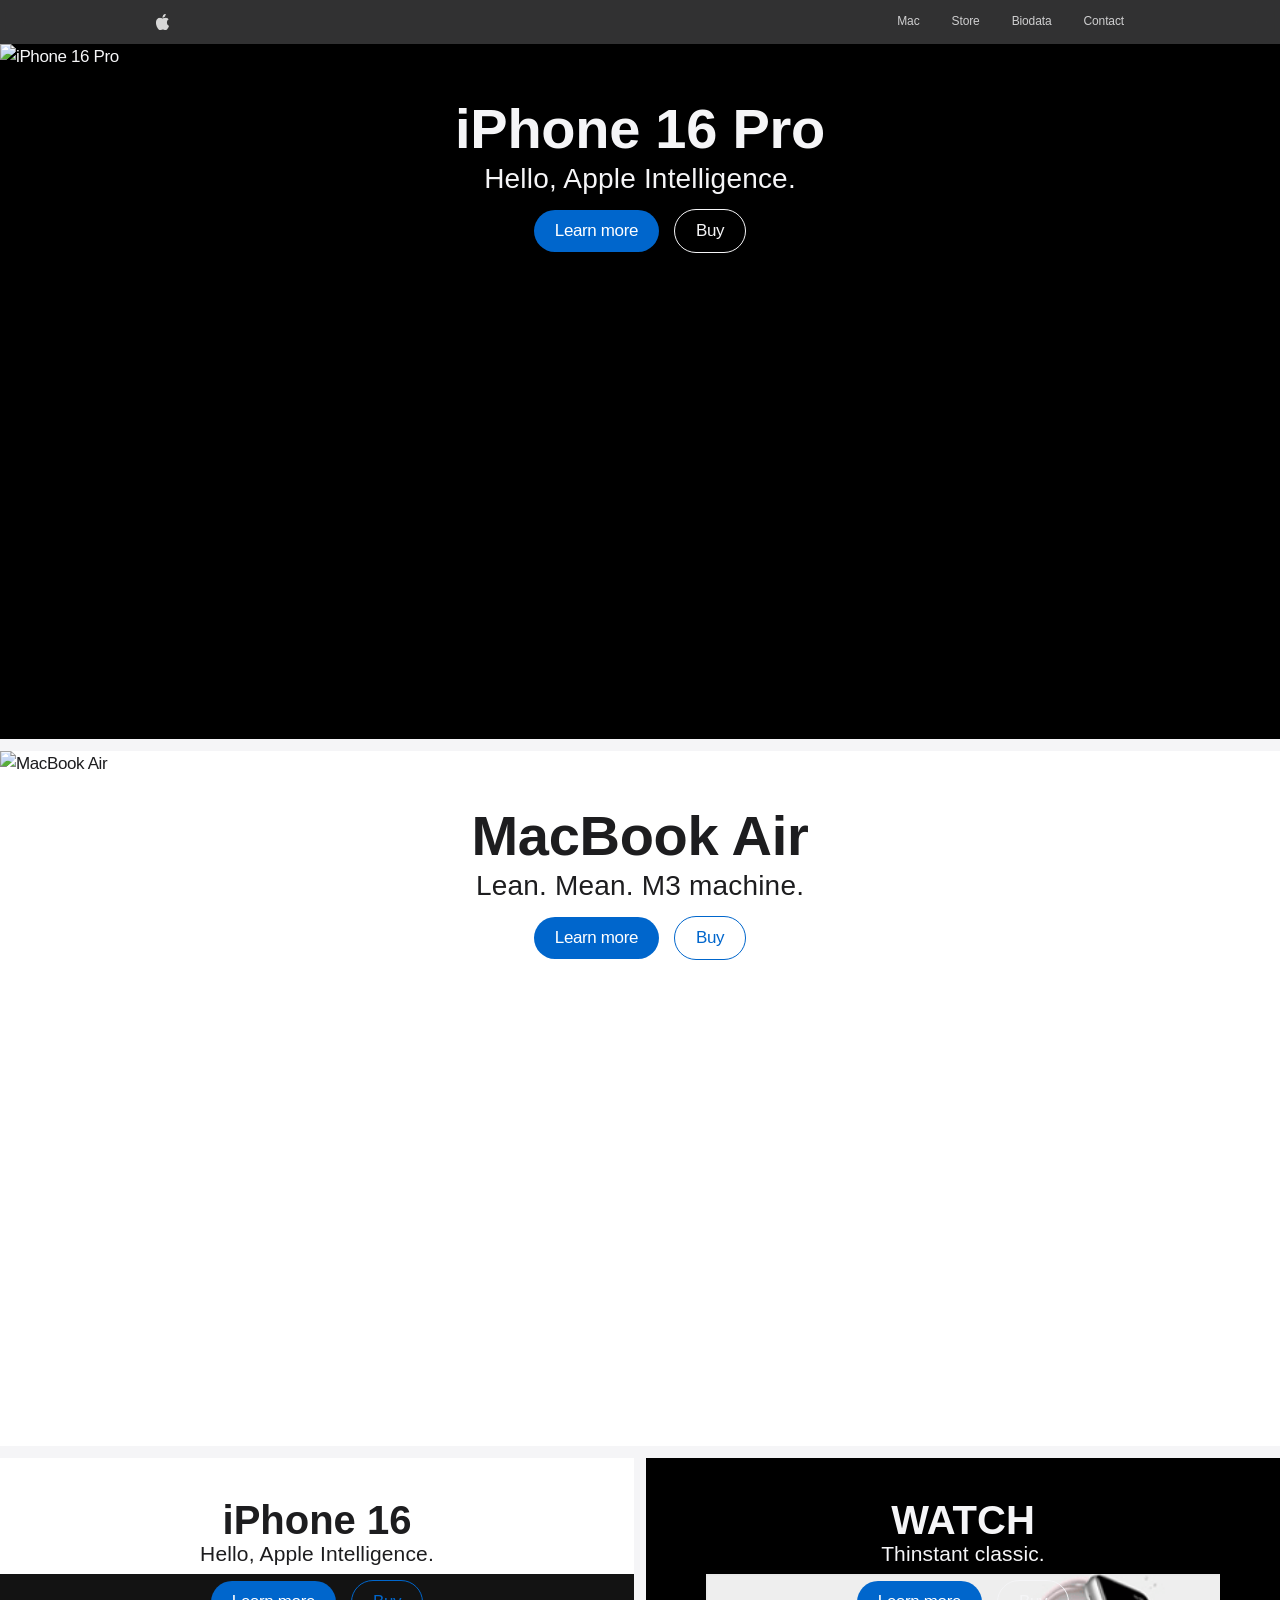
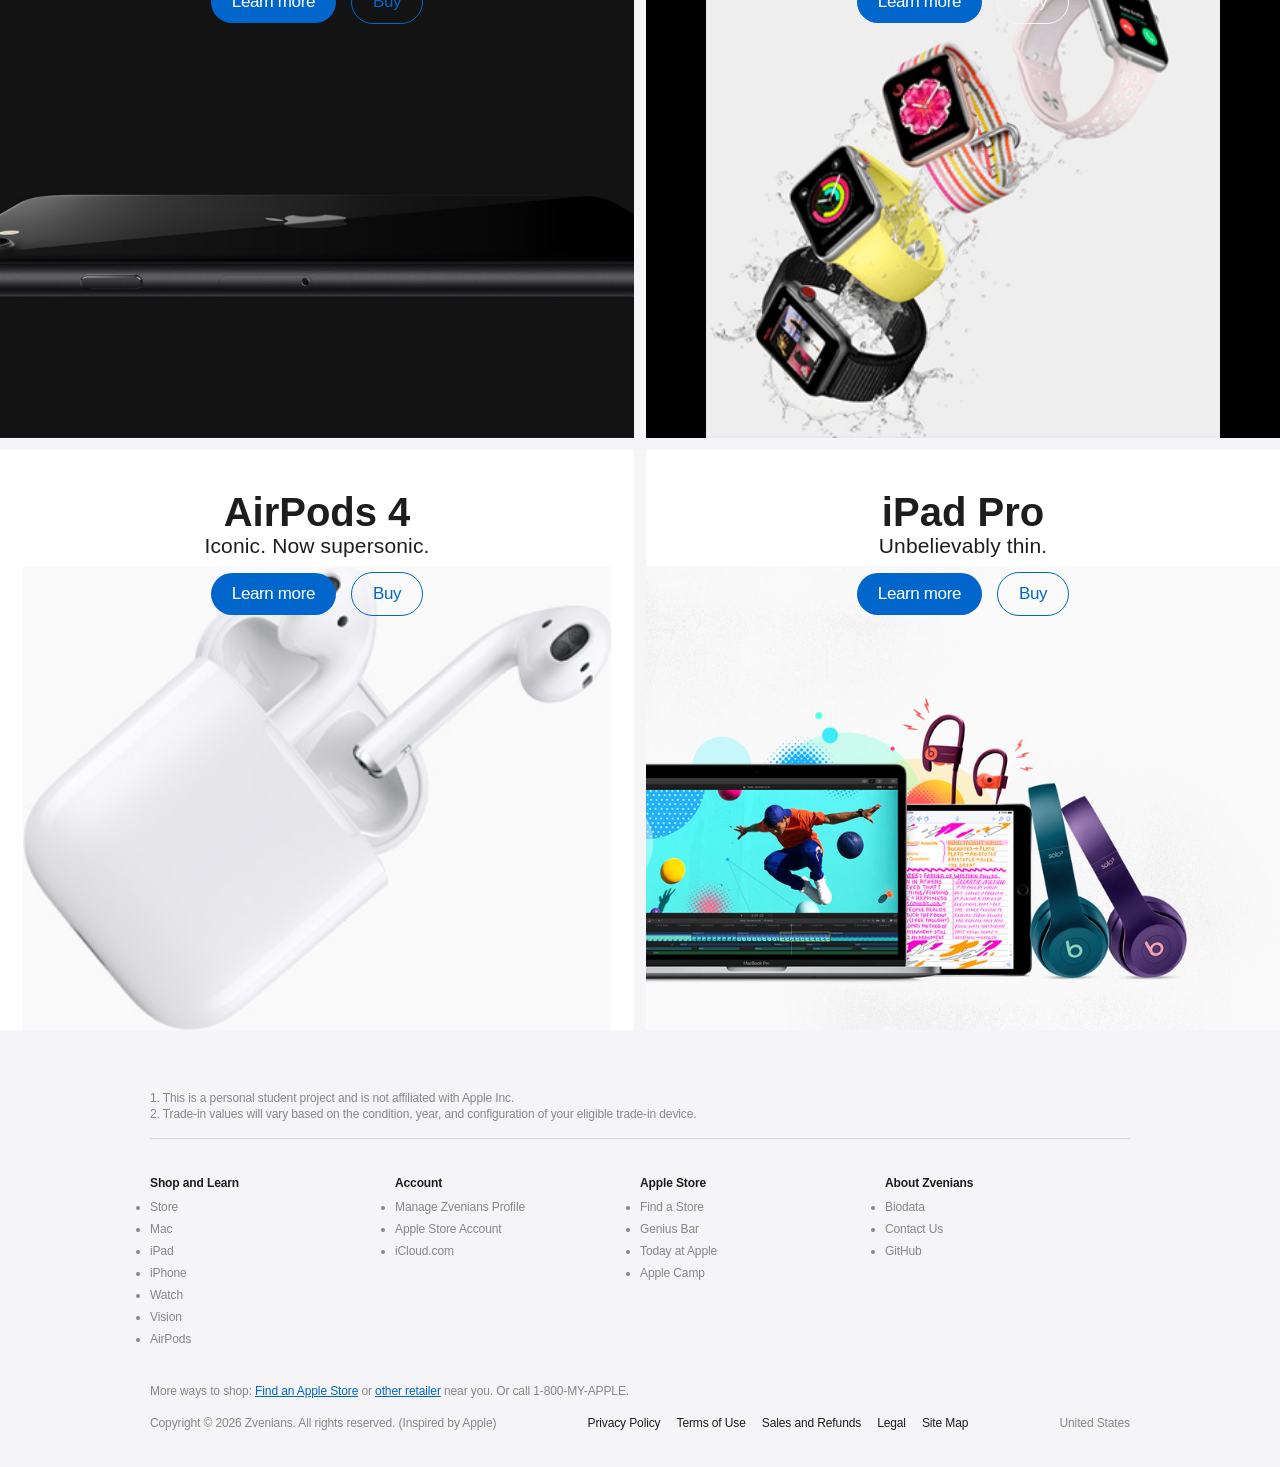
==== index.html @ da31dd4a "Complete redesign using CURRENT Apple.com design system" ====
<!DOCTYPE html>
<html lang="en">
<head>
    <meta charset="utf-8">
    <meta name="viewport" content="width=device-width, initial-scale=1.0">
    <title>Zvenians</title>
    <meta name="description" content="Apple-inspired responsive static web experience and personal profile project.">
    <meta name="theme-color" content="#000000">
    <link rel="stylesheet" href="css/styles.css">
</head>
<body>
    <nav class="navbar">
        <div class="nav-container">
            <a href="index.html" class="nav-brand" aria-label="Home">
                <img src="assets/images/applelogo.png" alt="Apple Logo">
            </a>
            <button class="nav-mobile-toggle" aria-label="Toggle navigation">
                <svg viewBox="0 0 24 24"><path d="M3 18h18v-2H3v2zm0-5h18v-2H3v2zm0-7v2h18V6H3z"/></svg>
            </button>
            <div class="nav-links">
                <a href="mac.html">Mac</a>
                <a href="store.html">Store</a>
                <a href="biodata.html">Biodata</a>
                <a href="contact_us.html">Contact</a>
            </div>
        </div>
    </nav>

    <main style="padding-top: var(--nav-height);">
        
        <!-- HERO 1 -->
        <section class="product-hero dark">
            <img src="assets/images/hero_iphone.jpg" alt="iPhone 16 Pro" class="hero-image">
            <div class="hero-content">
                <h2 class="headline" style="color: #f5f5f7;">iPhone 16 Pro</h2>
                <h3 class="subhead" style="color: #f5f5f7;">Hello, Apple Intelligence.</h3>
                <div class="cta-links">
                    <a href="store.html" class="btn-primary">Learn more</a>
                    <a href="store.html" class="btn-secondary" style="border-color: #f5f5f7; color: #f5f5f7;">Buy</a>
                </div>
            </div>
        </section>

        <!-- HERO 2 -->
        <section class="product-hero">
            <img src="assets/images/hero_macbook.jpg" alt="MacBook Air" class="hero-image">
            <div class="hero-content">
                <h2 class="headline">MacBook Air</h2>
                <h3 class="subhead">Lean. Mean. M3 machine.</h3>
                <div class="cta-links">
                    <a href="mac.html" class="btn-primary">Learn more</a>
                    <a href="mac.html" class="btn-secondary" style="border-color: var(--link-color);">Buy</a>
                </div>
            </div>
        </section>

        <!-- GRID -->
        <section class="product-grid">
            
            <article class="product-card">
                <div class="card-content">
                    <h2 class="card-title">iPhone 16</h2>
                    <h3 class="subhead" style="font-size: 21px;">Hello, Apple Intelligence.</h3>
                    <div class="cta-links">
                        <a href="store.html" class="btn-primary">Learn more</a>
                        <a href="store.html" class="btn-secondary" style="border-color: var(--link-color);">Buy</a>
                    </div>
                </div>
                <img src="assets/images/hero.jpg" alt="iPhone 16" class="card-image" style="object-fit: cover;">
            </article>

            <article class="product-card dark">
                <div class="card-content">
                    <h2 class="card-title">WATCH</h2>
                    <h3 class="subhead" style="font-size: 21px; color: #f5f5f7;">Thinstant classic.</h3>
                    <div class="cta-links">
                        <a href="store.html" class="btn-primary">Learn more</a>
                        <a href="store.html" class="btn-secondary" style="border-color: #f5f5f7; color: #f5f5f7;">Buy</a>
                    </div>
                </div>
                <img src="assets/images/watch_series_3_large.jpg" alt="Apple Watch" class="card-image">
            </article>

            <article class="product-card">
                <div class="card-content">
                    <h2 class="card-title">AirPods 4</h2>
                    <h3 class="subhead" style="font-size: 21px;">Iconic. Now supersonic.</h3>
                    <div class="cta-links">
                        <a href="store.html" class="btn-primary">Learn more</a>
                        <a href="store.html" class="btn-secondary" style="border-color: var(--link-color);">Buy</a>
                    </div>
                </div>
                <img src="assets/images/airpods_large.jpg" alt="AirPods" class="card-image">
            </article>

            <article class="product-card">
                <div class="card-content">
                    <h2 class="card-title">iPad Pro</h2>
                    <h3 class="subhead" style="font-size: 21px;">Unbelievably thin.</h3>
                    <div class="cta-links">
                        <a href="store.html" class="btn-primary">Learn more</a>
                        <a href="store.html" class="btn-secondary" style="border-color: var(--link-color);">Buy</a>
                    </div>
                </div>
                <img src="assets/images/shop_for_college_large.jpg" alt="iPad Pro" class="card-image" style="object-fit: cover;">
            </article>

        </section>

    </main>

    <footer class="footer">
        <div class="footer-content">
            <div style="border-bottom: 1px solid #d2d2d7; padding-bottom: 16px; margin-bottom: 16px;">
                <p>1. This is a personal student project and is not affiliated with Apple Inc.</p>
                <p>2. Trade-in values will vary based on the condition, year, and configuration of your eligible trade-in device.</p>
            </div>
            
            <div class="footer-directory">
                <div class="footer-column">
                    <h3>Shop and Learn</h3>
                    <ul>
                        <li><a href="store.html">Store</a></li>
                        <li><a href="mac.html">Mac</a></li>
                        <li><a href="#">iPad</a></li>
                        <li><a href="#">iPhone</a></li>
                        <li><a href="#">Watch</a></li>
                        <li><a href="#">Vision</a></li>
                        <li><a href="#">AirPods</a></li>
                    </ul>
                </div>
                <div class="footer-column">
                    <h3>Account</h3>
                    <ul>
                        <li><a href="biodata.html">Manage Zvenians Profile</a></li>
                        <li><a href="#">Apple Store Account</a></li>
                        <li><a href="#">iCloud.com</a></li>
                    </ul>
                </div>
                <div class="footer-column">
                    <h3>Apple Store</h3>
                    <ul>
                        <li><a href="#">Find a Store</a></li>
                        <li><a href="#">Genius Bar</a></li>
                        <li><a href="#">Today at Apple</a></li>
                        <li><a href="#">Apple Camp</a></li>
                    </ul>
                </div>
                <div class="footer-column">
                    <h3>About Zvenians</h3>
                    <ul>
                        <li><a href="biodata.html">Biodata</a></li>
                        <li><a href="contact_us.html">Contact Us</a></li>
                        <li><a href="https://github.com/zvenians" target="_blank" rel="noopener">GitHub</a></li>
                    </ul>
                </div>
            </div>
            
            <div style="margin-top: 10px; color: var(--text-secondary);">
                More ways to shop: <a href="#" style="color: var(--link-color); text-decoration: underline;">Find an Apple Store</a> or <a href="#" style="color: var(--link-color); text-decoration: underline;">other retailer</a> near you. Or call 1-800-MY-APPLE.
            </div>
            
            <div class="footer-bottom">
                <div>Copyright © 2026 Zvenians. All rights reserved. (Inspired by Apple)</div>
                <div style="display: flex; gap: 16px;">
                    <a href="#">Privacy Policy</a>
                    <a href="#">Terms of Use</a>
                    <a href="#">Sales and Refunds</a>
                    <a href="#">Legal</a>
                    <a href="#">Site Map</a>
                </div>
                <div>United States</div>
            </div>
        </div>
    </footer>
</body>
</html>
---- css/styles.css ----
:root {
  --bg-color: #f5f5f7;
  --bg-dark: #000000;
  --surface-color: #ffffff;
  --text-primary: #1d1d1f;
  --text-secondary: #86868b;
  --text-dark-primary: #f5f5f7;
  --text-dark-secondary: #a1a1a6;
  --link-color: #0066cc;
  --link-hover: #0077ed;
  
  --font-family: -apple-system, BlinkMacSystemFont, "SF Pro Display", "SF Pro Text", "Helvetica Neue", Helvetica, Arial, sans-serif;
  
  --nav-height: 44px;
  --nav-bg: rgba(0, 0, 0, 0.8);
}

*, *::before, *::after {
  box-sizing: border-box;
  margin: 0;
  padding: 0;
}

html {
  font-family: var(--font-family);
  font-size: 17px;
  line-height: 1.47059;
  letter-spacing: -0.022em;
  font-weight: 400;
  scroll-behavior: smooth;
  -webkit-font-smoothing: antialiased;
  -moz-osx-font-smoothing: grayscale;
}

body {
  background-color: var(--bg-color);
  color: var(--text-primary);
  overflow-x: hidden;
}

a {
  color: var(--text-primary);
  text-decoration: none;
}

img {
  max-width: 100%;
  height: auto;
  display: block;
}

/* Typography Scale (Apple.com 2024 scale) */
.headline {
  font-size: 56px;
  line-height: 1.07143;
  font-weight: 600;
  letter-spacing: -0.005em;
  margin-bottom: 4px;
}

.subhead {
  font-size: 28px;
  line-height: 1.14286;
  font-weight: 400;
  letter-spacing: 0.007em;
  margin-bottom: 14px;
}

@media (max-width: 768px) {
  .headline {
    font-size: 40px;
  }
  .subhead {
    font-size: 24px;
  }
}

.cta-links {
  display: flex;
  justify-content: center;
  align-items: center;
  gap: 15px;
  margin-top: 14px;
}

.btn-primary, .btn-secondary {
  display: inline-block;
  font-size: 17px;
  line-height: 1.17648;
  font-weight: 400;
  letter-spacing: -0.022em;
  color: var(--surface-color);
  background-color: var(--link-color);
  padding: 11px 21px;
  border-radius: 980px;
  text-align: center;
  transition: all 0.2s;
}

.btn-secondary {
  background-color: transparent;
  color: var(--link-color);
  border: 1px solid var(--link-color);
}

.btn-primary:hover { background-color: var(--link-hover); }
.btn-secondary:hover { background-color: var(--link-color); color: var(--surface-color); }

.apple-link {
  color: var(--link-color);
  font-size: 21px;
  line-height: 1.19048;
  font-weight: 400;
  letter-spacing: 0.011em;
  display: inline-flex;
  align-items: center;
}
.apple-link:hover { text-decoration: underline; }
.apple-link::after {
  content: '›';
  font-size: 24px;
  margin-left: 5px;
  position: relative;
  top: 1px;
}

/* Navigation */
.navbar {
  position: fixed;
  top: 0;
  left: 0;
  width: 100%;
  height: var(--nav-height);
  background-color: var(--nav-bg);
  backdrop-filter: saturate(180%) blur(20px);
  -webkit-backdrop-filter: saturate(180%) blur(20px);
  z-index: 9999;
}

.nav-container {
  max-width: 1000px;
  margin: 0 auto;
  padding: 0 16px;
  height: 100%;
  display: flex;
  justify-content: space-between;
  align-items: center;
}

.nav-brand {
  display: flex;
  align-items: center;
  height: 100%;
  opacity: 0.8;
  transition: opacity 0.3s;
}
.nav-brand:hover { opacity: 1; }
.nav-brand img {
  height: 16px;
  filter: brightness(0) invert(1);
}

.nav-links {
  display: flex;
  gap: 32px;
  align-items: center;
  height: 100%;
}
.nav-links a {
  color: var(--text-dark-primary);
  font-size: 12px;
  font-weight: 400;
  letter-spacing: -0.01em;
  opacity: 0.8;
  transition: opacity 0.3s;
}
.nav-links a:hover { opacity: 1; }

.nav-mobile-toggle {
  display: none;
  background: none;
  border: none;
  color: var(--text-dark-primary);
  padding: 8px;
  cursor: pointer;
}
.nav-mobile-toggle svg { width: 16px; height: 16px; fill: currentColor; }

/* Product Sections (Hero) */
.product-hero {
  position: relative;
  height: 695px;
  width: 100%;
  display: flex;
  flex-direction: column;
  align-items: center;
  background-color: var(--surface-color);
  overflow: hidden;
  margin-bottom: 12px;
}

.product-hero.dark {
  background-color: var(--bg-dark);
  color: var(--text-dark-primary);
}

.hero-content {
  position: relative;
  z-index: 2;
  text-align: center;
  padding-top: 55px;
  width: 100%;
}

.hero-image {
  position: absolute;
  top: 0;
  left: 0;
  width: 100%;
  height: 100%;
  object-fit: cover;
  object-position: center;
  z-index: 1;
}

@media (max-width: 768px) {
  .product-hero { height: 500px; }
  .hero-content { padding-top: 40px; }
}

/* Product Grid */
.product-grid {
  display: grid;
  grid-template-columns: 1fr 1fr;
  gap: 12px;
  max-width: 2560px;
  margin: 0 auto;
}

.product-card {
  position: relative;
  height: 580px;
  background-color: var(--surface-color);
  display: flex;
  flex-direction: column;
  align-items: center;
  overflow: hidden;
}

.product-card.dark {
  background-color: var(--bg-dark);
  color: var(--text-dark-primary);
}

.card-content {
  position: relative;
  z-index: 2;
  padding-top: 40px;
  text-align: center;
}

.card-title {
  font-size: 40px;
  line-height: 1.1;
  font-weight: 600;
  letter-spacing: 0em;
}

.card-image {
  position: absolute;
  bottom: 0;
  left: 0;
  width: 100%;
  height: 80%;
  object-fit: contain;
  object-position: bottom center;
  z-index: 1;
}

@media (max-width: 768px) {
  .product-grid { grid-template-columns: 1fr; gap: 12px; }
  .product-card { height: 500px; }
  .card-title { font-size: 32px; }
}

/* Footer */
.footer {
  background-color: var(--bg-color);
  color: var(--text-secondary);
  font-size: 12px;
  line-height: 1.33337;
  font-weight: 400;
  letter-spacing: -0.01em;
  padding: 0 16px;
  margin-top: 40px;
}

.footer-content {
  max-width: 980px;
  margin: 0 auto;
  padding: 20px 0;
}

.footer-directory {
  display: flex;
  flex-wrap: wrap;
  padding-top: 20px;
}

.footer-column {
  flex: 1 1 20%;
  min-width: 150px;
  margin-bottom: 20px;
}

.footer-column h3 {
  font-size: 12px;
  font-weight: 600;
  color: var(--text-primary);
  margin-bottom: 8px;
}

.footer-column ul li { margin-bottom: 6px; }
.footer-column a { color: var(--text-secondary); }
.footer-column a:hover { text-decoration: underline; color: var(--text-primary); }

.footer-bottom {
  border-top: 1px solid var(--border-light);
  padding: 16px 0;
  display: flex;
  justify-content: space-between;
  align-items: center;
  flex-wrap: wrap;
  gap: 10px;
}

/* Profile page specific (Biodata) */
.profile-section {
  padding: 120px 20px 80px;
  max-width: 980px;
  margin: 0 auto;
  text-align: center;
}

.profile-img {
  width: 250px;
  height: 250px;
  border-radius: 50%;
  object-fit: cover;
  margin: 0 auto 40px;
}
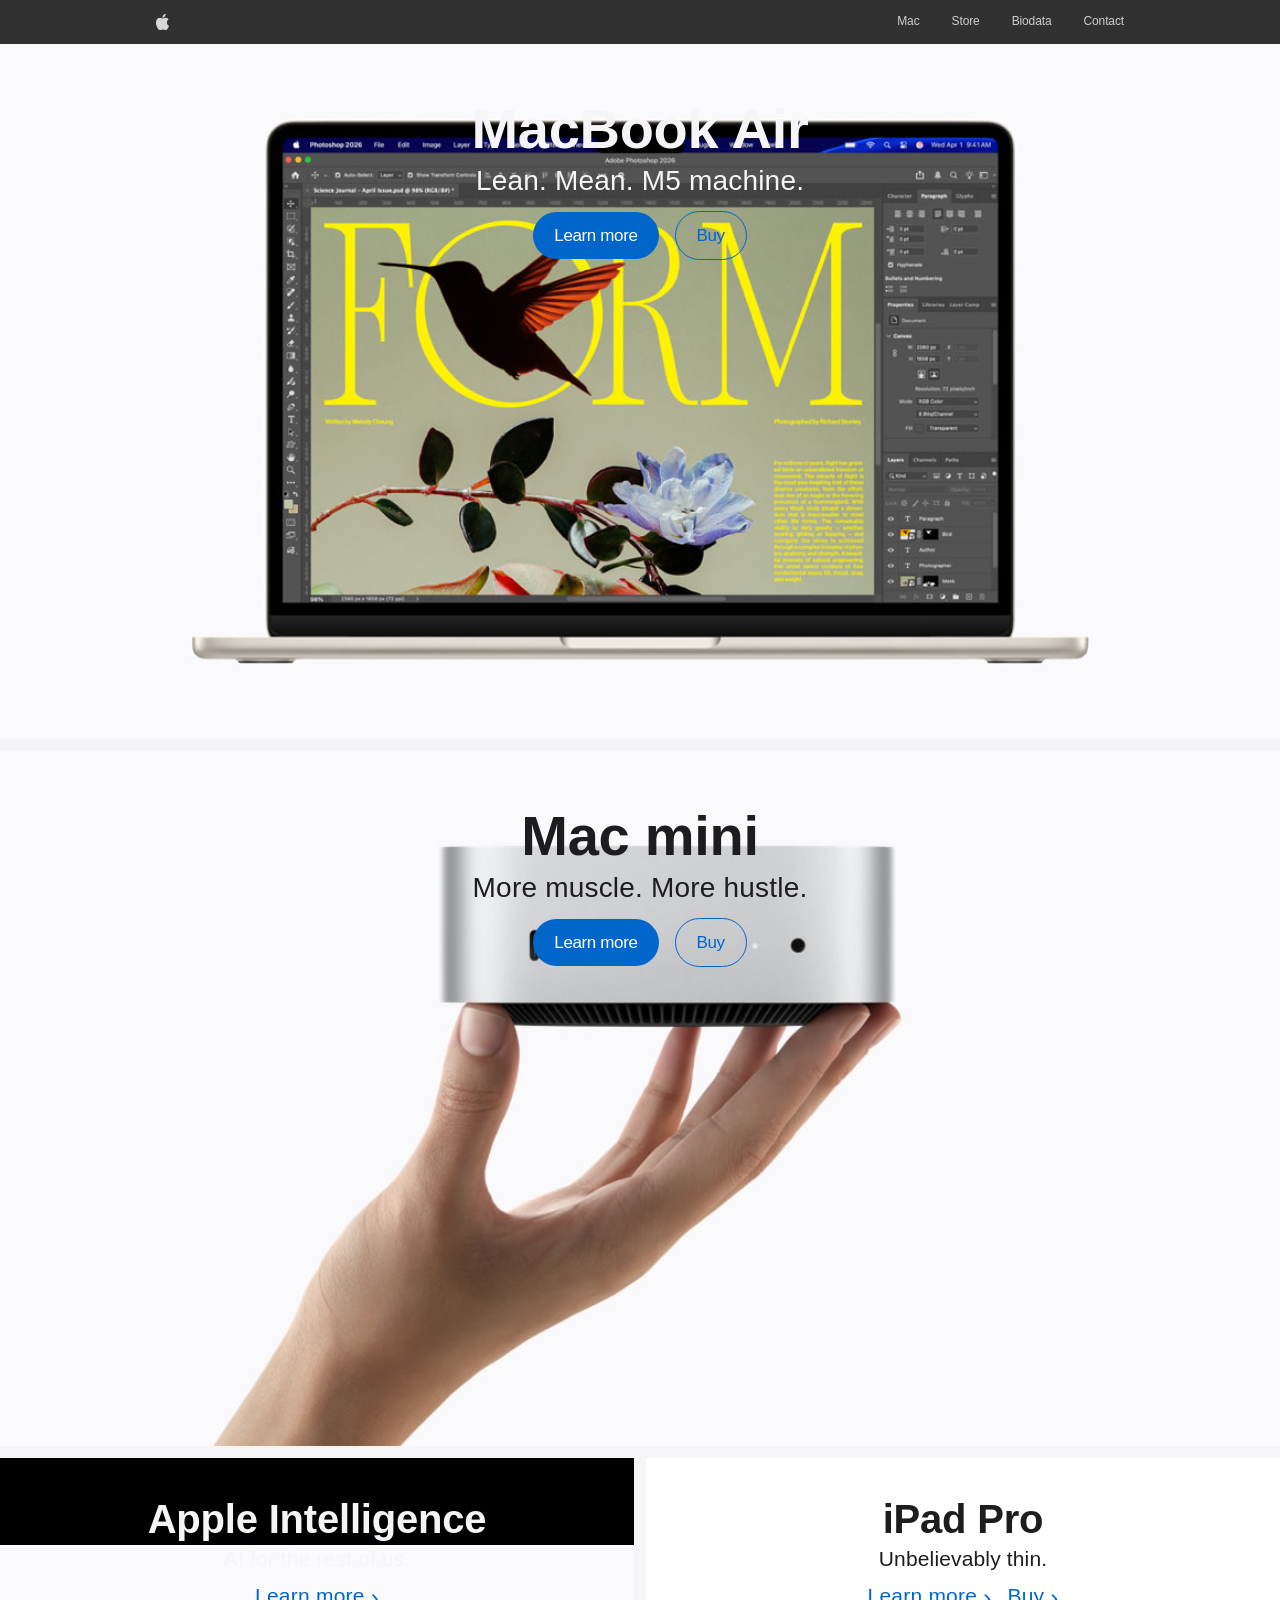
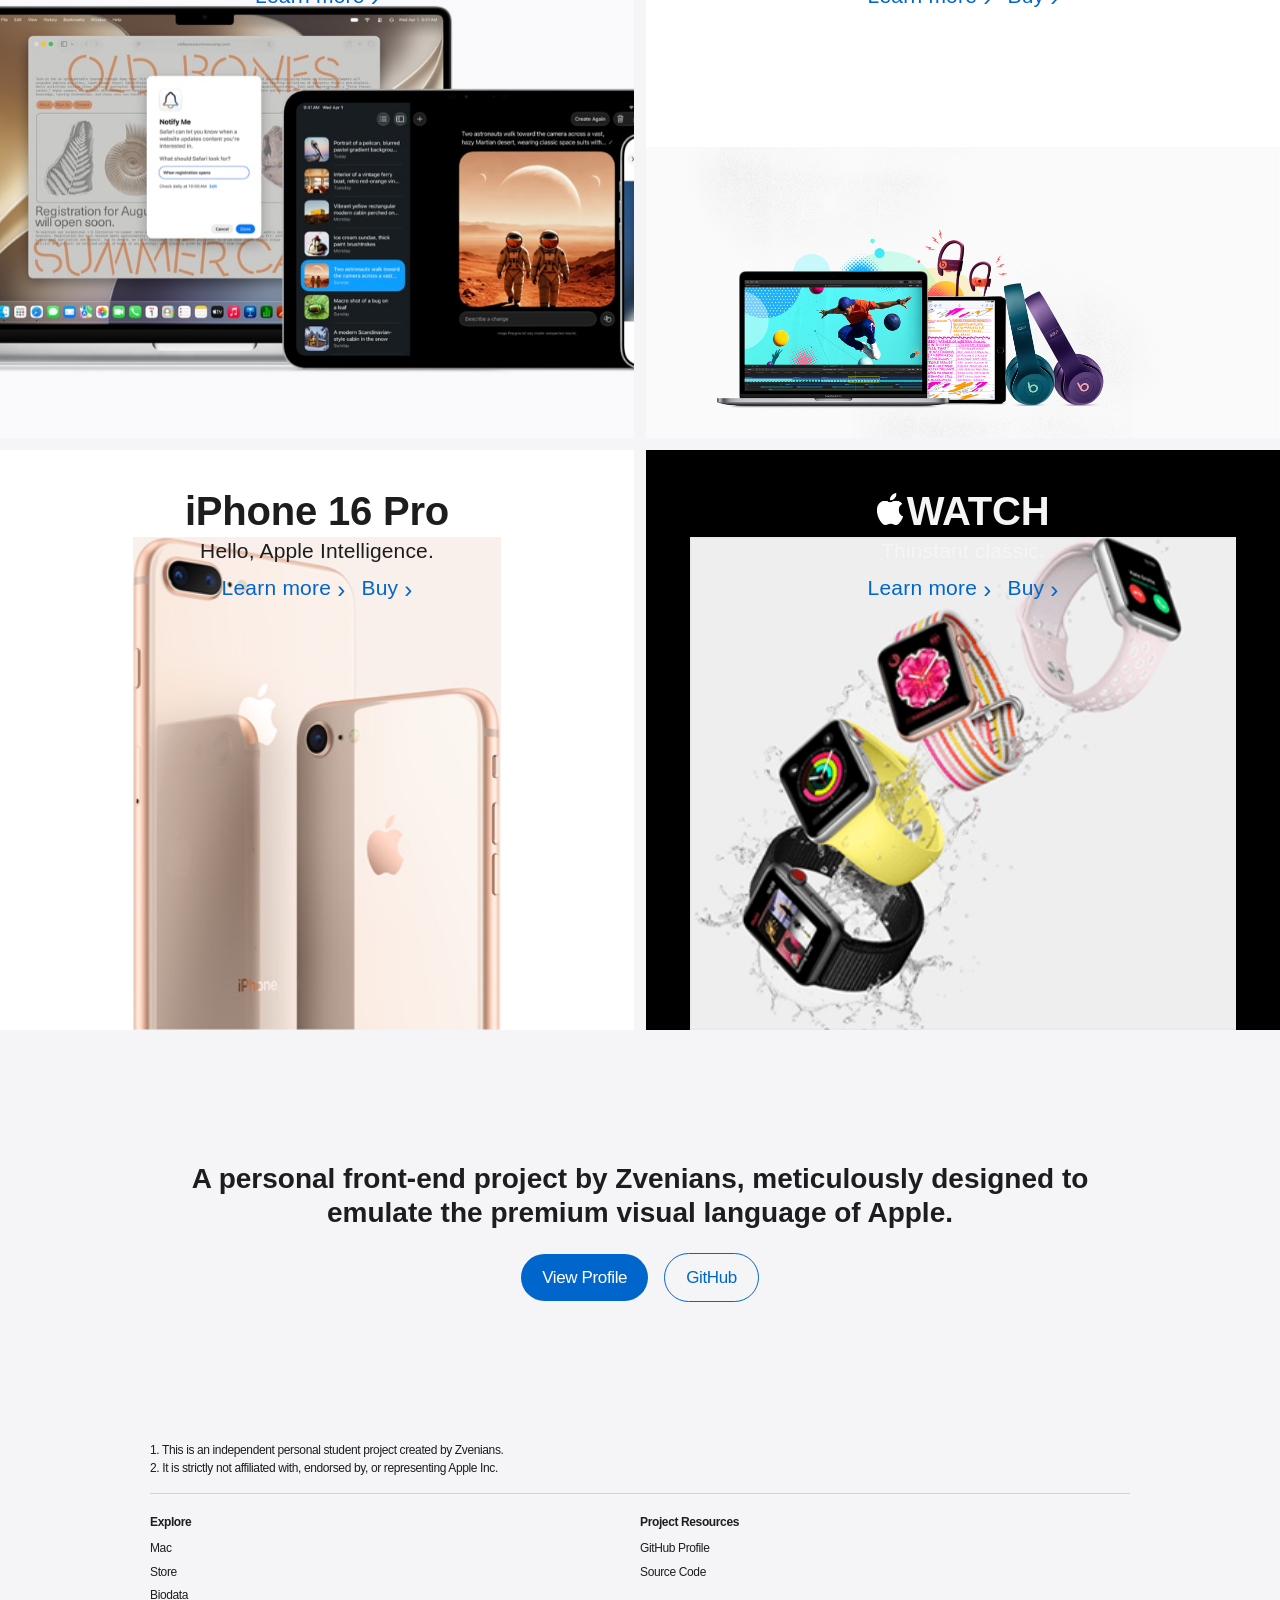
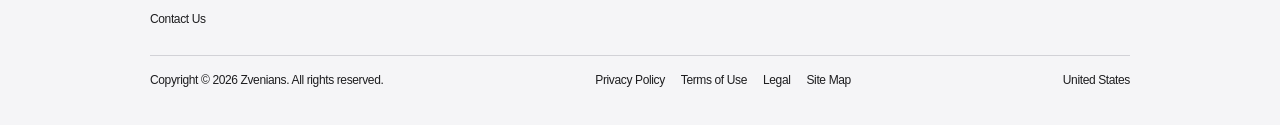
==== commit ca128f58: "Major visual correction: Real Apple.com redesign, exact newsroom assets, strict clean CSS, pristine " ====
--- a/index.html
+++ b/index.html
@@ -4,20 +4,20 @@
     <meta charset="utf-8">
     <meta name="viewport" content="width=device-width, initial-scale=1.0">
     <title>Zvenians</title>
-    <meta name="description" content="Apple-inspired responsive static web experience and personal profile project.">
+    <meta name="description" content="Apple-inspired responsive static web experience and personal profile project by Zvenians.">
     <meta name="theme-color" content="#000000">
     <link rel="stylesheet" href="css/styles.css">
 </head>
 <body>
-    <nav class="navbar">
-        <div class="nav-container">
-            <a href="index.html" class="nav-brand" aria-label="Home">
+    <nav class="global-nav">
+        <div class="global-nav-content">
+            <a href="index.html" class="global-nav-brand" aria-label="Home">
                 <img src="assets/images/applelogo.png" alt="Apple Logo">
             </a>
-            <button class="nav-mobile-toggle" aria-label="Toggle navigation">
+            <button class="mobile-nav-toggle" aria-label="Toggle navigation">
                 <svg viewBox="0 0 24 24"><path d="M3 18h18v-2H3v2zm0-5h18v-2H3v2zm0-7v2h18V6H3z"/></svg>
             </button>
-            <div class="nav-links">
+            <div class="global-nav-links">
                 <a href="mac.html">Mac</a>
                 <a href="store.html">Store</a>
                 <a href="biodata.html">Biodata</a>
@@ -29,27 +29,27 @@
     <main style="padding-top: var(--nav-height);">
         
         <!-- HERO 1 -->
-        <section class="product-hero dark">
-            <img src="assets/images/hero_iphone.jpg" alt="iPhone 16 Pro" class="hero-image">
-            <div class="hero-content">
-                <h2 class="headline" style="color: #f5f5f7;">iPhone 16 Pro</h2>
-                <h3 class="subhead" style="color: #f5f5f7;">Hello, Apple Intelligence.</h3>
-                <div class="cta-links">
-                    <a href="store.html" class="btn-primary">Learn more</a>
-                    <a href="store.html" class="btn-secondary" style="border-color: #f5f5f7; color: #f5f5f7;">Buy</a>
+        <section class="hero-section theme-dark">
+            <img src="assets/images/macbook-air-m5.jpg" alt="MacBook Air M5" class="hero-media">
+            <div class="hero-copy">
+                <h2 class="typography-hero-headline">MacBook Air</h2>
+                <h3 class="typography-hero-subhead">Lean. Mean. M5 machine.</h3>
+                <div class="cta-group">
+                    <a href="mac.html" class="cta-button">Learn more</a>
+                    <a href="store.html" class="cta-button cta-button-secondary">Buy</a>
                 </div>
             </div>
         </section>
 
         <!-- HERO 2 -->
-        <section class="product-hero">
-            <img src="assets/images/hero_macbook.jpg" alt="MacBook Air" class="hero-image">
-            <div class="hero-content">
-                <h2 class="headline">MacBook Air</h2>
-                <h3 class="subhead">Lean. Mean. M3 machine.</h3>
-                <div class="cta-links">
-                    <a href="mac.html" class="btn-primary">Learn more</a>
-                    <a href="mac.html" class="btn-secondary" style="border-color: var(--link-color);">Buy</a>
+        <section class="hero-section theme-white">
+            <img src="assets/images/mac-mini-m6.jpg" alt="Mac mini M6" class="hero-media" style="object-position: bottom center; background: #fff;">
+            <div class="hero-copy">
+                <h2 class="typography-hero-headline" style="color: #1d1d1f;">Mac mini</h2>
+                <h3 class="typography-hero-subhead" style="color: #1d1d1f;">More muscle. More hustle.</h3>
+                <div class="cta-group">
+                    <a href="mac.html" class="cta-button">Learn more</a>
+                    <a href="store.html" class="cta-button cta-button-secondary">Buy</a>
                 </div>
             </div>
         </section>
@@ -57,115 +57,97 @@
         <!-- GRID -->
         <section class="product-grid">
             
-            <article class="product-card">
-                <div class="card-content">
-                    <h2 class="card-title">iPhone 16</h2>
-                    <h3 class="subhead" style="font-size: 21px;">Hello, Apple Intelligence.</h3>
-                    <div class="cta-links">
-                        <a href="store.html" class="btn-primary">Learn more</a>
-                        <a href="store.html" class="btn-secondary" style="border-color: var(--link-color);">Buy</a>
+            <article class="grid-module theme-dark">
+                <div class="grid-copy">
+                    <h2 class="typography-hero-headline" style="font-size: 40px;">Apple Intelligence</h2>
+                    <h3 class="typography-hero-subhead" style="font-size: 21px;">AI for the rest of us.</h3>
+                    <div class="cta-group" style="margin-top: 8px;">
+                        <a href="mac.html" class="apple-link">Learn more</a>
                     </div>
                 </div>
-                <img src="assets/images/hero.jpg" alt="iPhone 16" class="card-image" style="object-fit: cover;">
+                <img src="assets/images/apple-intelligence.jpg" alt="Apple Intelligence" class="grid-media" style="object-fit: cover;">
             </article>
 
-            <article class="product-card dark">
-                <div class="card-content">
-                    <h2 class="card-title">WATCH</h2>
-                    <h3 class="subhead" style="font-size: 21px; color: #f5f5f7;">Thinstant classic.</h3>
-                    <div class="cta-links">
-                        <a href="store.html" class="btn-primary">Learn more</a>
-                        <a href="store.html" class="btn-secondary" style="border-color: #f5f5f7; color: #f5f5f7;">Buy</a>
+            <article class="grid-module theme-white">
+                <div class="grid-copy">
+                    <h2 class="typography-hero-headline" style="font-size: 40px; color: #1d1d1f;">iPad Pro</h2>
+                    <h3 class="typography-hero-subhead" style="font-size: 21px; color: #1d1d1f;">Unbelievably thin.</h3>
+                    <div class="cta-group" style="margin-top: 8px;">
+                        <a href="store.html" class="apple-link">Learn more</a>
+                        <a href="store.html" class="apple-link">Buy</a>
                     </div>
                 </div>
-                <img src="assets/images/watch_series_3_large.jpg" alt="Apple Watch" class="card-image">
+                <img src="assets/images/ipad-pro.jpg" alt="iPad Pro" class="grid-media">
             </article>
 
-            <article class="product-card">
-                <div class="card-content">
-                    <h2 class="card-title">AirPods 4</h2>
-                    <h3 class="subhead" style="font-size: 21px;">Iconic. Now supersonic.</h3>
-                    <div class="cta-links">
-                        <a href="store.html" class="btn-primary">Learn more</a>
-                        <a href="store.html" class="btn-secondary" style="border-color: var(--link-color);">Buy</a>
+            <article class="grid-module theme-white">
+                <div class="grid-copy">
+                    <h2 class="typography-hero-headline" style="font-size: 40px; color: #1d1d1f;">iPhone 16 Pro</h2>
+                    <h3 class="typography-hero-subhead" style="font-size: 21px; color: #1d1d1f;">Hello, Apple Intelligence.</h3>
+                    <div class="cta-group" style="margin-top: 8px;">
+                        <a href="store.html" class="apple-link">Learn more</a>
+                        <a href="store.html" class="apple-link">Buy</a>
                     </div>
                 </div>
-                <img src="assets/images/airpods_large.jpg" alt="AirPods" class="card-image">
+                <img src="assets/images/iphone-16-pro.jpg" alt="iPhone" class="grid-media">
             </article>
 
-            <article class="product-card">
-                <div class="card-content">
-                    <h2 class="card-title">iPad Pro</h2>
-                    <h3 class="subhead" style="font-size: 21px;">Unbelievably thin.</h3>
-                    <div class="cta-links">
-                        <a href="store.html" class="btn-primary">Learn more</a>
-                        <a href="store.html" class="btn-secondary" style="border-color: var(--link-color);">Buy</a>
+            <article class="grid-module theme-dark">
+                <div class="grid-copy">
+                    <h2 class="typography-hero-headline" style="font-size: 40px;"><img src="assets/images/applelogo.png" style="display:inline-block; height:32px; filter:brightness(0) invert(1); margin-right:4px;" alt="Apple">WATCH</h2>
+                    <h3 class="typography-hero-subhead" style="font-size: 21px;">Thinstant classic.</h3>
+                    <div class="cta-group" style="margin-top: 8px;">
+                        <a href="store.html" class="apple-link">Learn more</a>
+                        <a href="store.html" class="apple-link">Buy</a>
                     </div>
                 </div>
-                <img src="assets/images/shop_for_college_large.jpg" alt="iPad Pro" class="card-image" style="object-fit: cover;">
+                <img src="assets/images/apple-watch.jpg" alt="Apple Watch" class="grid-media">
             </article>
 
+        </section>
+        
+        <!-- FEATURE STORY -->
+        <section class="feature-section theme-light">
+            <h2 class="typography-intro">A personal front-end project by Zvenians, meticulously designed to emulate the premium visual language of Apple.</h2>
+            <div class="cta-group" style="margin-top: 24px;">
+                <a href="biodata.html" class="cta-button">View Profile</a>
+                <a href="https://github.com/zvenians" target="_blank" rel="noopener" class="cta-button cta-button-secondary">GitHub</a>
+            </div>
         </section>
 
     </main>
 
-    <footer class="footer">
-        <div class="footer-content">
-            <div style="border-bottom: 1px solid #d2d2d7; padding-bottom: 16px; margin-bottom: 16px;">
-                <p>1. This is a personal student project and is not affiliated with Apple Inc.</p>
-                <p>2. Trade-in values will vary based on the condition, year, and configuration of your eligible trade-in device.</p>
+    <footer class="global-footer">
+        <div class="global-footer-content">
+            <div style="padding-bottom: 16px;">
+                <p>1. This is an independent personal student project created by Zvenians.</p>
+                <p>2. It is strictly not affiliated with, endorsed by, or representing Apple Inc.</p>
             </div>
             
             <div class="footer-directory">
                 <div class="footer-column">
-                    <h3>Shop and Learn</h3>
+                    <h3>Explore</h3>
                     <ul>
+                        <li><a href="mac.html">Mac</a></li>
                         <li><a href="store.html">Store</a></li>
-                        <li><a href="mac.html">Mac</a></li>
-                        <li><a href="#">iPad</a></li>
-                        <li><a href="#">iPhone</a></li>
-                        <li><a href="#">Watch</a></li>
-                        <li><a href="#">Vision</a></li>
-                        <li><a href="#">AirPods</a></li>
+                        <li><a href="biodata.html">Biodata</a></li>
+                        <li><a href="contact_us.html">Contact Us</a></li>
                     </ul>
                 </div>
                 <div class="footer-column">
-                    <h3>Account</h3>
+                    <h3>Project Resources</h3>
                     <ul>
-                        <li><a href="biodata.html">Manage Zvenians Profile</a></li>
-                        <li><a href="#">Apple Store Account</a></li>
-                        <li><a href="#">iCloud.com</a></li>
-                    </ul>
-                </div>
-                <div class="footer-column">
-                    <h3>Apple Store</h3>
-                    <ul>
-                        <li><a href="#">Find a Store</a></li>
-                        <li><a href="#">Genius Bar</a></li>
-                        <li><a href="#">Today at Apple</a></li>
-                        <li><a href="#">Apple Camp</a></li>
-                    </ul>
-                </div>
-                <div class="footer-column">
-                    <h3>About Zvenians</h3>
-                    <ul>
-                        <li><a href="biodata.html">Biodata</a></li>
-                        <li><a href="contact_us.html">Contact Us</a></li>
-                        <li><a href="https://github.com/zvenians" target="_blank" rel="noopener">GitHub</a></li>
+                        <li><a href="https://github.com/zvenians" target="_blank" rel="noopener">GitHub Profile</a></li>
+                        <li><a href="https://github.com/zvenians/zvenians.github.io" target="_blank" rel="noopener">Source Code</a></li>
                     </ul>
                 </div>
             </div>
             
-            <div style="margin-top: 10px; color: var(--text-secondary);">
-                More ways to shop: <a href="#" style="color: var(--link-color); text-decoration: underline;">Find an Apple Store</a> or <a href="#" style="color: var(--link-color); text-decoration: underline;">other retailer</a> near you. Or call 1-800-MY-APPLE.
-            </div>
-            
             <div class="footer-bottom">
-                <div>Copyright © 2026 Zvenians. All rights reserved. (Inspired by Apple)</div>
-                <div style="display: flex; gap: 16px;">
+                <div>Copyright © 2026 Zvenians. All rights reserved.</div>
+                <div class="footer-legal-links">
                     <a href="#">Privacy Policy</a>
                     <a href="#">Terms of Use</a>
-                    <a href="#">Sales and Refunds</a>
                     <a href="#">Legal</a>
                     <a href="#">Site Map</a>
                 </div>
@@ -173,5 +155,6 @@
             </div>
         </div>
     </footer>
+    <script src="js/script.js"></script>
 </body>
-</html>+</html>
--- a/css/styles.css
+++ b/css/styles.css
@@ -1,18 +1,18 @@
 :root {
-  --bg-color: #f5f5f7;
+  --nav-height: 44px;
+  --apple-blue: #0066cc;
+  --apple-blue-hover: #0077ed;
   --bg-dark: #000000;
-  --surface-color: #ffffff;
-  --text-primary: #1d1d1f;
-  --text-secondary: #86868b;
-  --text-dark-primary: #f5f5f7;
-  --text-dark-secondary: #a1a1a6;
-  --link-color: #0066cc;
-  --link-hover: #0077ed;
-  
+  --bg-light: #f5f5f7;
+  --bg-white: #ffffff;
+  --text-dark: #1d1d1f;
+  --text-light: #f5f5f7;
+  --text-gray: #86868b;
+  --text-gray-dark: #a1a1a6;
+  --border-light: #d2d2d7;
+  --border-dark: #424245;
+
   --font-family: -apple-system, BlinkMacSystemFont, "SF Pro Display", "SF Pro Text", "Helvetica Neue", Helvetica, Arial, sans-serif;
-  
-  --nav-height: 44px;
-  --nav-bg: rgba(0, 0, 0, 0.8);
 }
 
 *, *::before, *::after {
@@ -27,20 +27,20 @@
   line-height: 1.47059;
   letter-spacing: -0.022em;
   font-weight: 400;
-  scroll-behavior: smooth;
   -webkit-font-smoothing: antialiased;
   -moz-osx-font-smoothing: grayscale;
+  background-color: var(--bg-dark);
 }
 
 body {
-  background-color: var(--bg-color);
-  color: var(--text-primary);
+  background-color: var(--bg-light);
+  color: var(--text-dark);
   overflow-x: hidden;
 }
 
 a {
-  color: var(--text-primary);
   text-decoration: none;
+  color: inherit;
 }
 
 img {
@@ -49,95 +49,20 @@
   display: block;
 }
 
-/* Typography Scale (Apple.com 2024 scale) */
-.headline {
-  font-size: 56px;
-  line-height: 1.07143;
-  font-weight: 600;
-  letter-spacing: -0.005em;
-  margin-bottom: 4px;
-}
-
-.subhead {
-  font-size: 28px;
-  line-height: 1.14286;
-  font-weight: 400;
-  letter-spacing: 0.007em;
-  margin-bottom: 14px;
-}
-
-@media (max-width: 768px) {
-  .headline {
-    font-size: 40px;
-  }
-  .subhead {
-    font-size: 24px;
-  }
-}
-
-.cta-links {
-  display: flex;
-  justify-content: center;
-  align-items: center;
-  gap: 15px;
-  margin-top: 14px;
-}
-
-.btn-primary, .btn-secondary {
-  display: inline-block;
-  font-size: 17px;
-  line-height: 1.17648;
-  font-weight: 400;
-  letter-spacing: -0.022em;
-  color: var(--surface-color);
-  background-color: var(--link-color);
-  padding: 11px 21px;
-  border-radius: 980px;
-  text-align: center;
-  transition: all 0.2s;
-}
-
-.btn-secondary {
-  background-color: transparent;
-  color: var(--link-color);
-  border: 1px solid var(--link-color);
-}
-
-.btn-primary:hover { background-color: var(--link-hover); }
-.btn-secondary:hover { background-color: var(--link-color); color: var(--surface-color); }
-
-.apple-link {
-  color: var(--link-color);
-  font-size: 21px;
-  line-height: 1.19048;
-  font-weight: 400;
-  letter-spacing: 0.011em;
-  display: inline-flex;
-  align-items: center;
-}
-.apple-link:hover { text-decoration: underline; }
-.apple-link::after {
-  content: '›';
-  font-size: 24px;
-  margin-left: 5px;
-  position: relative;
-  top: 1px;
-}
-
-/* Navigation */
-.navbar {
+/* Nav */
+.global-nav {
   position: fixed;
   top: 0;
   left: 0;
   width: 100%;
   height: var(--nav-height);
-  background-color: var(--nav-bg);
+  background-color: rgba(0, 0, 0, 0.8);
   backdrop-filter: saturate(180%) blur(20px);
   -webkit-backdrop-filter: saturate(180%) blur(20px);
   z-index: 9999;
 }
 
-.nav-container {
+.global-nav-content {
   max-width: 1000px;
   margin: 0 auto;
   padding: 0 16px;
@@ -147,64 +72,182 @@
   align-items: center;
 }
 
-.nav-brand {
-  display: flex;
-  align-items: center;
-  height: 100%;
+.global-nav-brand img {
+  height: 16px;
+  width: auto;
+  display: block;
+  filter: brightness(0) invert(1);
   opacity: 0.8;
   transition: opacity 0.3s;
 }
-.nav-brand:hover { opacity: 1; }
-.nav-brand img {
-  height: 16px;
-  filter: brightness(0) invert(1);
-}
-
-.nav-links {
+
+.global-nav-brand:hover img {
+  opacity: 1;
+}
+
+.global-nav-links {
   display: flex;
   gap: 32px;
   align-items: center;
   height: 100%;
 }
-.nav-links a {
-  color: var(--text-dark-primary);
+
+.global-nav-links a {
+  color: #f5f5f7;
   font-size: 12px;
   font-weight: 400;
   letter-spacing: -0.01em;
   opacity: 0.8;
   transition: opacity 0.3s;
 }
-.nav-links a:hover { opacity: 1; }
-
-.nav-mobile-toggle {
+
+.global-nav-links a:hover {
+  opacity: 1;
+}
+
+.mobile-nav-toggle {
   display: none;
   background: none;
   border: none;
-  color: var(--text-dark-primary);
+  color: #f5f5f7;
   padding: 8px;
   cursor: pointer;
-}
-.nav-mobile-toggle svg { width: 16px; height: 16px; fill: currentColor; }
-
-/* Product Sections (Hero) */
-.product-hero {
+  opacity: 0.8;
+}
+
+.mobile-nav-toggle svg {
+  width: 16px;
+  height: 16px;
+  fill: currentColor;
+}
+
+@media (max-width: 768px) {
+  .global-nav-links { display: none; }
+  .mobile-nav-toggle { display: block; }
+}
+
+/* Typography */
+.typography-hero-headline {
+  font-size: clamp(40px, 6vw, 56px);
+  line-height: 1.07143;
+  font-weight: 600;
+  letter-spacing: -0.005em;
+}
+
+.typography-hero-subhead {
+  font-size: clamp(21px, 3vw, 28px);
+  line-height: 1.14286;
+  font-weight: 400;
+  letter-spacing: 0.007em;
+  margin-top: 6px;
+}
+
+.typography-eyebrow {
+  font-size: 14px;
+  font-weight: 600;
+  letter-spacing: 0.05em;
+  text-transform: uppercase;
+  margin-bottom: 12px;
+  color: var(--text-gray);
+}
+
+.typography-intro {
+  font-size: clamp(21px, 3vw, 28px);
+  line-height: 1.2;
+  font-weight: 600;
+  letter-spacing: 0;
+}
+
+/* CTA Links */
+.cta-group {
+  display: flex;
+  justify-content: center;
+  align-items: center;
+  gap: 16px;
+  margin-top: 14px;
+}
+
+.cta-button {
+  display: inline-block;
+  background-color: var(--apple-blue);
+  color: #ffffff;
+  font-size: 17px;
+  font-weight: 400;
+  letter-spacing: -0.022em;
+  padding: 11px 21px;
+  border-radius: 980px;
+  transition: background-color 0.2s;
+}
+
+.cta-button:hover {
+  background-color: var(--apple-blue-hover);
+}
+
+.cta-button-secondary {
+  background-color: transparent;
+  color: var(--apple-blue);
+  border: 1px solid var(--apple-blue);
+}
+
+.cta-button-secondary:hover {
+  background-color: var(--apple-blue);
+  color: #ffffff;
+}
+
+.apple-link {
+  color: var(--apple-blue);
+  font-size: 21px;
+  font-weight: 400;
+  letter-spacing: 0.011em;
+  display: inline-flex;
+  align-items: center;
+}
+
+.apple-link:hover {
+  text-decoration: underline;
+}
+
+.apple-link::after {
+  content: '›';
+  font-size: 24px;
+  margin-left: 6px;
   position: relative;
+  top: 1px;
+}
+
+/* Themes */
+.theme-dark {
+  background-color: var(--bg-dark);
+  color: var(--text-light);
+}
+
+.theme-dark .typography-hero-subhead {
+  color: var(--text-light);
+}
+
+.theme-light {
+  background-color: var(--bg-light);
+  color: var(--text-dark);
+}
+
+.theme-white {
+  background-color: var(--bg-white);
+  color: var(--text-dark);
+}
+
+/* Hero Section */
+.hero-section {
+  position: relative;
+  width: 100%;
   height: 695px;
-  width: 100%;
   display: flex;
   flex-direction: column;
   align-items: center;
-  background-color: var(--surface-color);
   overflow: hidden;
   margin-bottom: 12px;
 }
 
-.product-hero.dark {
-  background-color: var(--bg-dark);
-  color: var(--text-dark-primary);
-}
-
-.hero-content {
+.hero-copy {
   position: relative;
   z-index: 2;
   text-align: center;
@@ -212,7 +255,7 @@
   width: 100%;
 }
 
-.hero-image {
+.hero-media {
   position: absolute;
   top: 0;
   left: 0;
@@ -224,78 +267,110 @@
 }
 
 @media (max-width: 768px) {
-  .product-hero { height: 500px; }
-  .hero-content { padding-top: 40px; }
-}
-
-/* Product Grid */
+  .hero-section { height: 500px; }
+  .hero-copy { padding-top: 40px; }
+}
+
+/* Grid Section */
 .product-grid {
   display: grid;
   grid-template-columns: 1fr 1fr;
   gap: 12px;
   max-width: 2560px;
-  margin: 0 auto;
-}
-
-.product-card {
+  margin: 0 auto 12px;
+}
+
+.grid-module {
   position: relative;
   height: 580px;
-  background-color: var(--surface-color);
   display: flex;
   flex-direction: column;
   align-items: center;
   overflow: hidden;
 }
 
-.product-card.dark {
-  background-color: var(--bg-dark);
-  color: var(--text-dark-primary);
-}
-
-.card-content {
+.grid-copy {
   position: relative;
   z-index: 2;
+  text-align: center;
   padding-top: 40px;
-  text-align: center;
-}
-
-.card-title {
-  font-size: 40px;
-  line-height: 1.1;
-  font-weight: 600;
-  letter-spacing: 0em;
-}
-
-.card-image {
+  width: 100%;
+}
+
+.grid-media {
   position: absolute;
   bottom: 0;
   left: 0;
   width: 100%;
-  height: 80%;
+  height: 85%;
   object-fit: contain;
   object-position: bottom center;
   z-index: 1;
 }
 
 @media (max-width: 768px) {
-  .product-grid { grid-template-columns: 1fr; gap: 12px; }
-  .product-card { height: 500px; }
-  .card-title { font-size: 32px; }
+  .product-grid { grid-template-columns: 1fr; }
+  .grid-module { height: 500px; }
+}
+
+/* Story/Feature Section */
+.feature-section {
+  padding: 120px 20px;
+  text-align: center;
+  max-width: 1000px;
+  margin: 0 auto;
+}
+
+.feature-media {
+  width: 100%;
+  border-radius: 24px;
+  margin-top: 60px;
+  box-shadow: 0 20px 40px rgba(0,0,0,0.1);
+}
+
+/* Profile / Biodata Page */
+.profile-section {
+  padding: calc(var(--nav-height) + 120px) 20px 120px;
+  max-width: 800px;
+  margin: 0 auto;
+  text-align: center;
+}
+
+.profile-portrait {
+  width: 240px;
+  height: 240px;
+  border-radius: 50%;
+  object-fit: cover;
+  margin: 0 auto 40px;
+}
+
+.profile-skills {
+  display: flex;
+  justify-content: center;
+  flex-wrap: wrap;
+  gap: 12px;
+  margin-top: 40px;
+}
+
+.skill-badge {
+  background-color: var(--bg-white);
+  border: 1px solid var(--border-light);
+  padding: 12px 24px;
+  border-radius: 980px;
+  font-size: 14px;
+  font-weight: 600;
+  color: var(--text-dark);
 }
 
 /* Footer */
-.footer {
-  background-color: var(--bg-color);
+.global-footer {
+  background-color: var(--bg-light);
   color: var(--text-secondary);
   font-size: 12px;
-  line-height: 1.33337;
-  font-weight: 400;
-  letter-spacing: -0.01em;
   padding: 0 16px;
-  margin-top: 40px;
-}
-
-.footer-content {
+}
+
+.global-footer-content {
   max-width: 980px;
   margin: 0 auto;
   padding: 20px 0;
@@ -305,6 +380,7 @@
   display: flex;
   flex-wrap: wrap;
   padding-top: 20px;
+  border-top: 1px solid var(--border-light);
 }
 
 .footer-column {
@@ -316,13 +392,26 @@
 .footer-column h3 {
   font-size: 12px;
   font-weight: 600;
-  color: var(--text-primary);
+  color: var(--text-dark);
   margin-bottom: 8px;
 }
 
-.footer-column ul li { margin-bottom: 6px; }
-.footer-column a { color: var(--text-secondary); }
-.footer-column a:hover { text-decoration: underline; color: var(--text-primary); }
+.footer-column ul {
+  list-style: none;
+}
+
+.footer-column ul li {
+  margin-bottom: 6px;
+}
+
+.footer-column a {
+  color: var(--text-secondary);
+}
+
+.footer-column a:hover {
+  text-decoration: underline;
+  color: var(--text-dark);
+}
 
 .footer-bottom {
   border-top: 1px solid var(--border-light);
@@ -331,21 +420,70 @@
   justify-content: space-between;
   align-items: center;
   flex-wrap: wrap;
-  gap: 10px;
-}
-
-/* Profile page specific (Biodata) */
-.profile-section {
-  padding: 120px 20px 80px;
-  max-width: 980px;
-  margin: 0 auto;
-  text-align: center;
-}
-
-.profile-img {
-  width: 250px;
-  height: 250px;
-  border-radius: 50%;
-  object-fit: cover;
-  margin: 0 auto 40px;
-}
+  gap: 16px;
+}
+
+.footer-legal-links {
+  display: flex;
+  gap: 16px;
+  flex-wrap: wrap;
+}
+
+.footer-legal-links a {
+  color: var(--text-secondary);
+}
+
+.footer-legal-links a:hover {
+  text-decoration: underline;
+  color: var(--text-dark);
+}
+
+/* Store Specific */
+.store-strip {
+  display: flex;
+  gap: 20px;
+  overflow-x: auto;
+  padding: 40px 20px;
+  scroll-snap-type: x mandatory;
+  scrollbar-width: none;
+  max-width: 1000px;
+  margin: 0 auto;
+}
+
+.store-strip::-webkit-scrollbar { display: none; }
+
+.store-strip-item {
+  flex: 0 0 160px;
+  scroll-snap-align: start;
+  text-align: center;
+}
+
+.store-strip-item img {
+  width: 120px;
+  height: 120px;
+  object-fit: contain;
+  margin: 0 auto 12px;
+}
+
+.store-strip-item h3 {
+  font-size: 14px;
+  font-weight: 600;
+  color: var(--text-dark);
+}
+
+/* Contact Specific */
+.contact-section {
+  padding: calc(var(--nav-height) + 120px) 20px 120px;
+  max-width: 600px;
+  margin: 0 auto;
+  text-align: center;
+}
+
+.contact-card {
+  background-color: var(--bg-white);
+  border-radius: 18px;
+  padding: 40px;
+  text-align: left;
+  margin-top: 40px;
+  box-shadow: 0 4px 24px rgba(0,0,0,0.04);
+}
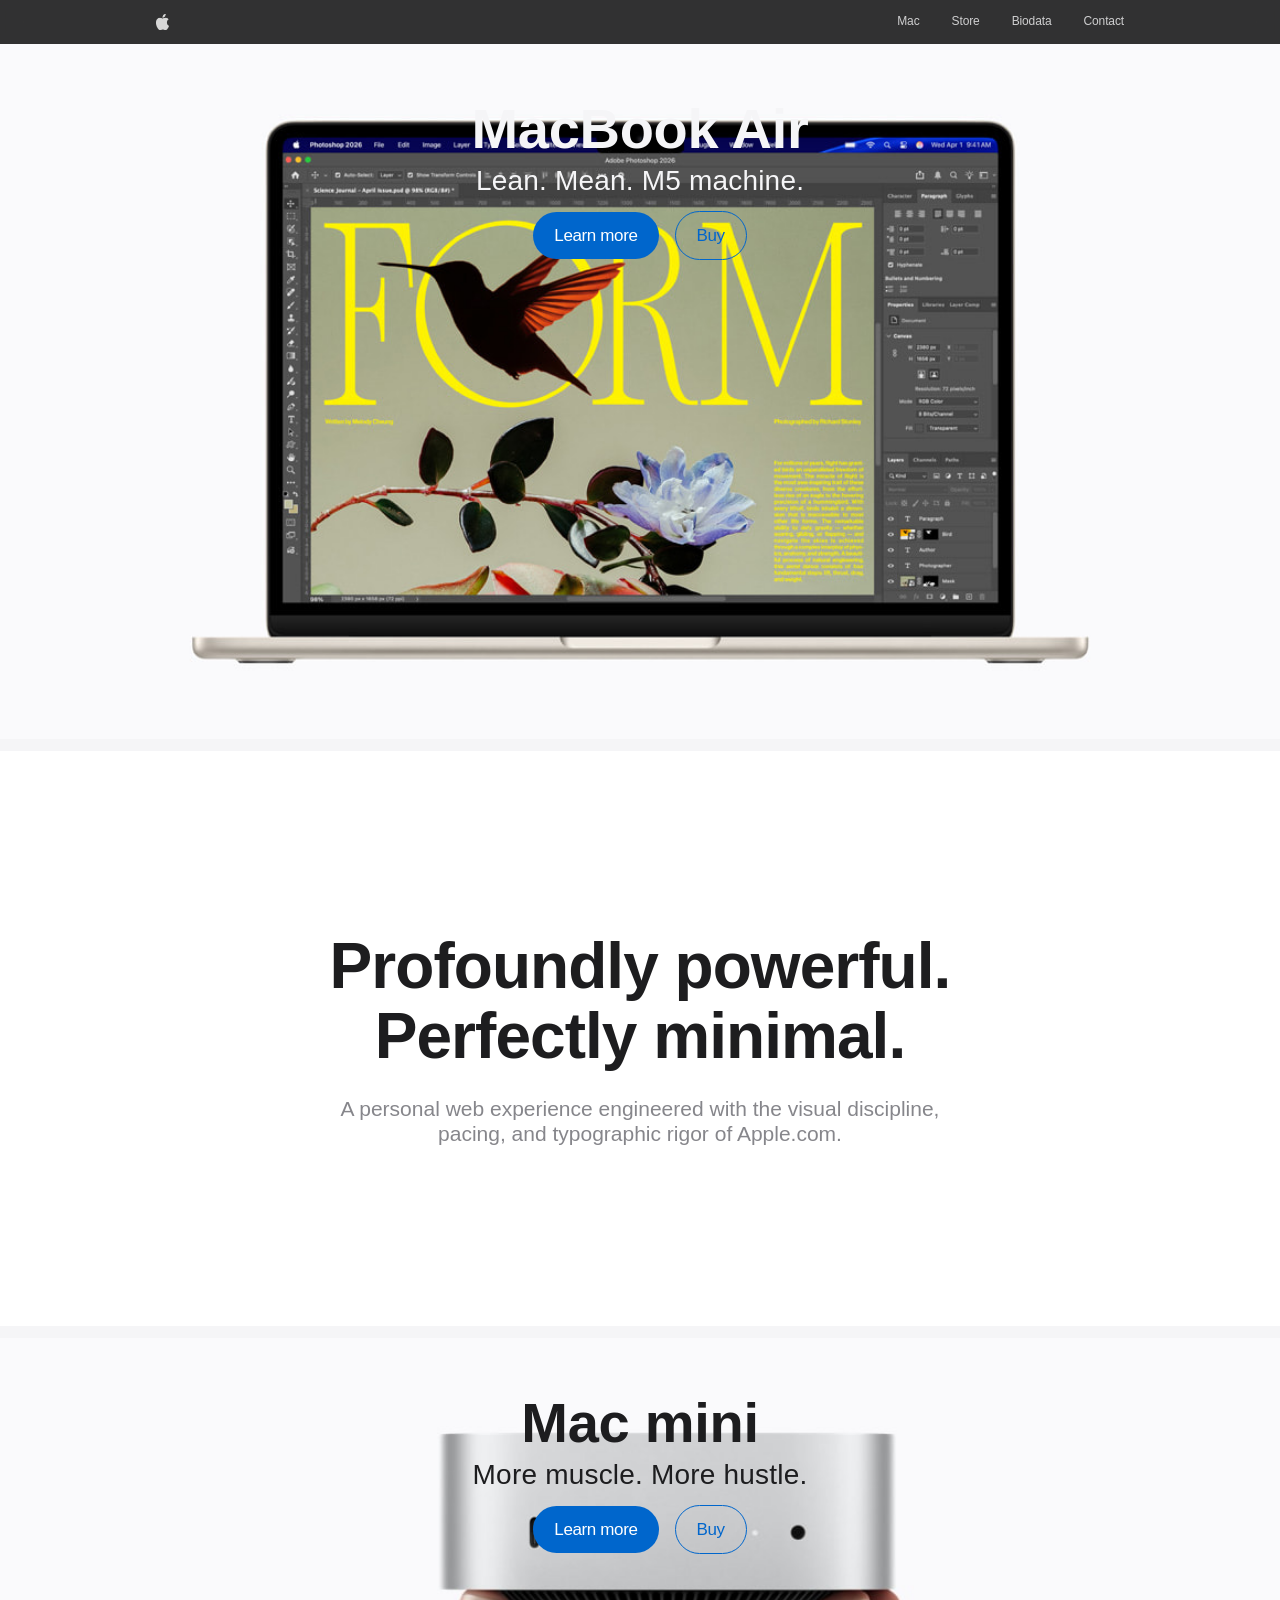
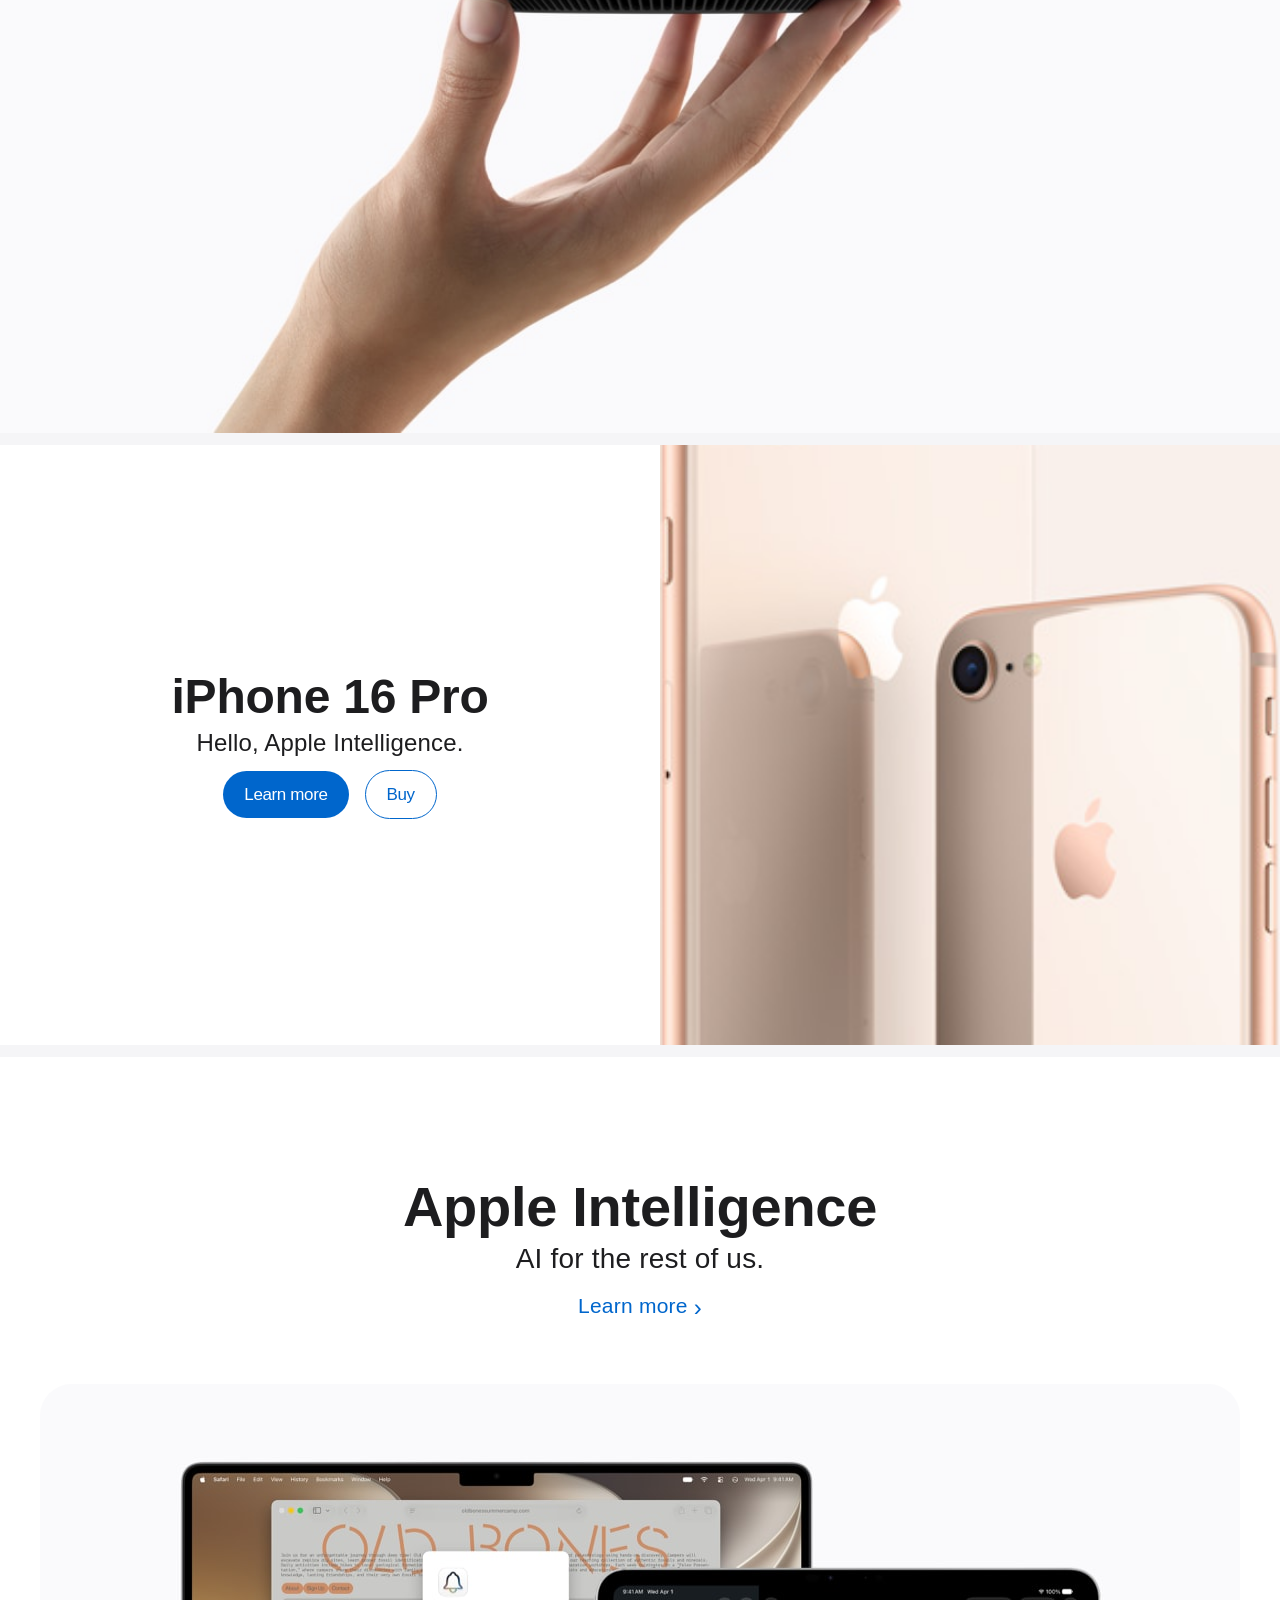
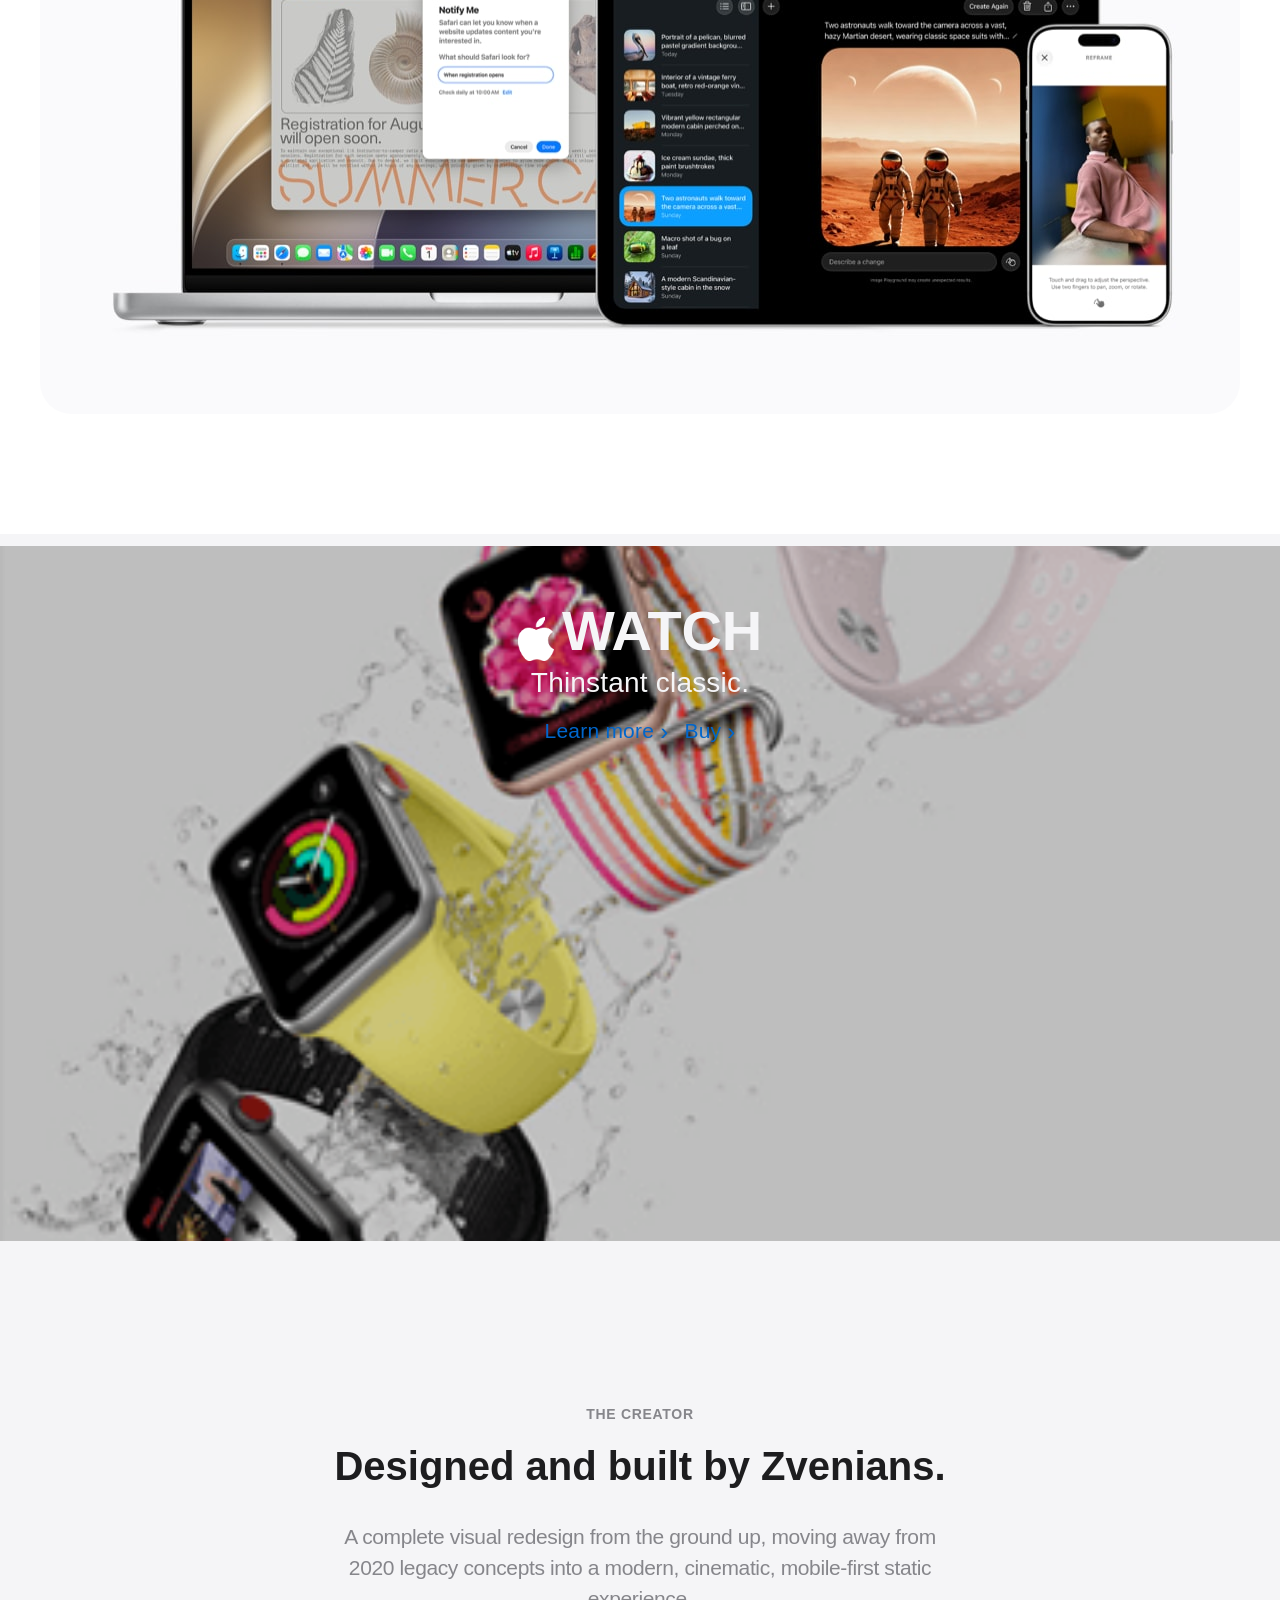
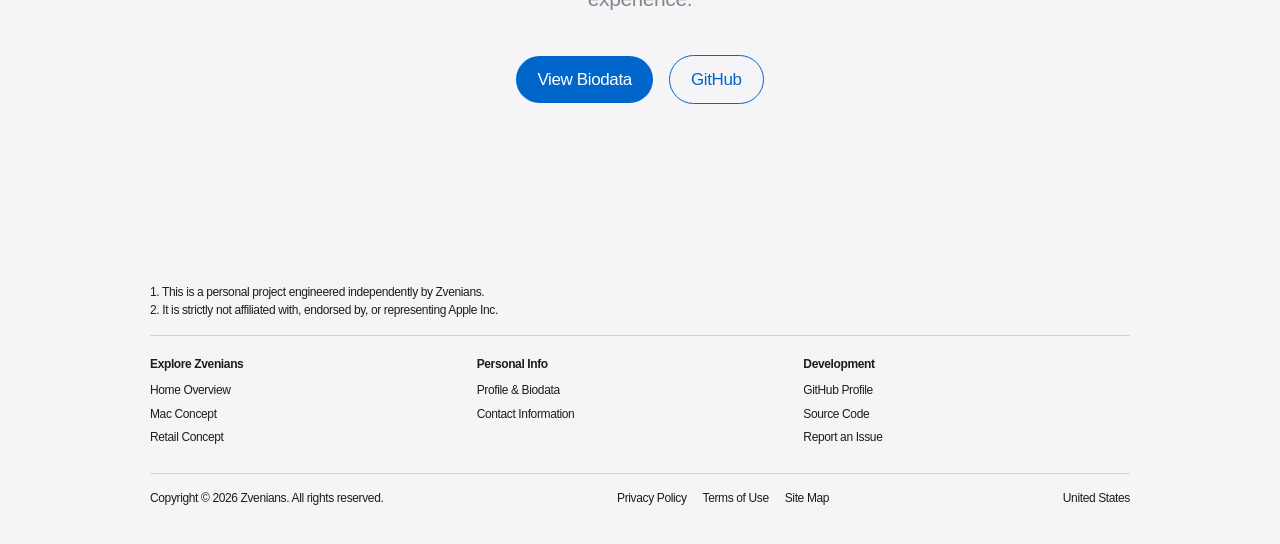
==== commit 949c642a: "Final art-direction pass: refined narrative pacing, eliminated repetitive cards, applied strict Appl" ====
--- a/index.html
+++ b/index.html
@@ -28,7 +28,7 @@
 
     <main style="padding-top: var(--nav-height);">
         
-        <!-- HERO 1 -->
+        <!-- 1. Large Hero -->
         <section class="hero-section theme-dark">
             <img src="assets/images/macbook-air-m5.jpg" alt="MacBook Air M5" class="hero-media">
             <div class="hero-copy">
@@ -41,9 +41,17 @@
             </div>
         </section>
 
-        <!-- HERO 2 -->
-        <section class="hero-section theme-white">
-            <img src="assets/images/mac-mini-m6.jpg" alt="Mac mini M6" class="hero-media" style="object-position: bottom center; background: #fff;">
+        <!-- 2. Quiet Section -->
+        <section class="feature-section theme-white" style="margin-bottom: 12px; max-width: 100%; padding: 180px 20px;">
+            <div style="max-width: 1000px; margin: 0 auto; text-align: center;">
+                <h2 class="typography-hero-headline" style="font-size: clamp(32px, 5vw, 64px); line-height: 1.1; letter-spacing: -0.015em;">Profoundly powerful.<br>Perfectly minimal.</h2>
+                <p class="typography-intro" style="font-size: 21px; font-weight: 400; color: var(--text-gray); margin-top: 24px; max-width: 600px; margin-left: auto; margin-right: auto;">A personal web experience engineered with the visual discipline, pacing, and typographic rigor of Apple.com.</p>
+            </div>
+        </section>
+
+        <!-- 3. Large Campaign -->
+        <section class="hero-section theme-light">
+            <img src="assets/images/mac-mini-m6.jpg" alt="Mac mini M6" class="hero-media" style="object-position: bottom center;">
             <div class="hero-copy">
                 <h2 class="typography-hero-headline" style="color: #1d1d1f;">Mac mini</h2>
                 <h3 class="typography-hero-subhead" style="color: #1d1d1f;">More muscle. More hustle.</h3>
@@ -54,63 +62,55 @@
             </div>
         </section>
 
-        <!-- GRID -->
-        <section class="product-grid">
-            
-            <article class="grid-module theme-dark">
-                <div class="grid-copy">
-                    <h2 class="typography-hero-headline" style="font-size: 40px;">Apple Intelligence</h2>
-                    <h3 class="typography-hero-subhead" style="font-size: 21px;">AI for the rest of us.</h3>
-                    <div class="cta-group" style="margin-top: 8px;">
-                        <a href="mac.html" class="apple-link">Learn more</a>
-                    </div>
+        <!-- 4. Split Section -->
+        <section class="split-section">
+            <div class="split-copy">
+                <h2 class="typography-hero-headline" style="font-size: 48px;">iPhone 16 Pro</h2>
+                <h3 class="typography-hero-subhead" style="font-size: 24px;">Hello, Apple Intelligence.</h3>
+                <div class="cta-group">
+                    <a href="store.html" class="cta-button">Learn more</a>
+                    <a href="store.html" class="cta-button cta-button-secondary">Buy</a>
                 </div>
-                <img src="assets/images/apple-intelligence.jpg" alt="Apple Intelligence" class="grid-media" style="object-fit: cover;">
-            </article>
+            </div>
+            <div class="split-media-container">
+                <img src="assets/images/iphone-16-pro.jpg" alt="iPhone 16 Pro" class="split-media" style="object-position: center;">
+            </div>
+        </section>
 
-            <article class="grid-module theme-white">
-                <div class="grid-copy">
-                    <h2 class="typography-hero-headline" style="font-size: 40px; color: #1d1d1f;">iPad Pro</h2>
-                    <h3 class="typography-hero-subhead" style="font-size: 21px; color: #1d1d1f;">Unbelievably thin.</h3>
-                    <div class="cta-group" style="margin-top: 8px;">
-                        <a href="store.html" class="apple-link">Learn more</a>
-                        <a href="store.html" class="apple-link">Buy</a>
-                    </div>
+        <!-- 5. Image-heavy section -->
+        <section class="hero-section theme-white" style="height: auto; padding: 120px 20px;">
+            <div class="hero-copy" style="position: relative; padding-top: 0; padding-bottom: 60px;">
+                <h2 class="typography-hero-headline" style="font-size: 56px;">Apple Intelligence</h2>
+                <h3 class="typography-hero-subhead" style="font-size: 28px;">AI for the rest of us.</h3>
+                <div class="cta-group">
+                    <a href="mac.html" class="apple-link">Learn more</a>
                 </div>
-                <img src="assets/images/ipad-pro.jpg" alt="iPad Pro" class="grid-media">
-            </article>
+            </div>
+            <div style="max-width: 1200px; margin: 0 auto; width: 100%; position: relative; z-index: 1;">
+                <img src="assets/images/apple-intelligence.jpg" alt="Apple Intelligence" style="width: 100%; border-radius: 32px;">
+            </div>
+        </section>
 
-            <article class="grid-module theme-white">
-                <div class="grid-copy">
-                    <h2 class="typography-hero-headline" style="font-size: 40px; color: #1d1d1f;">iPhone 16 Pro</h2>
-                    <h3 class="typography-hero-subhead" style="font-size: 21px; color: #1d1d1f;">Hello, Apple Intelligence.</h3>
-                    <div class="cta-group" style="margin-top: 8px;">
-                        <a href="store.html" class="apple-link">Learn more</a>
-                        <a href="store.html" class="apple-link">Buy</a>
-                    </div>
+        <!-- 6. Dark Section -->
+        <section class="hero-section theme-dark" style="margin-bottom: 0;">
+            <img src="assets/images/apple-watch.jpg" alt="Apple Watch" class="hero-media" style="opacity: 0.8;">
+            <div class="hero-copy">
+                <h2 class="typography-hero-headline"><img src="assets/images/applelogo.png" style="display:inline-block; height:44px; filter:brightness(0) invert(1); margin-right:8px; vertical-align: bottom;" alt="Apple">WATCH</h2>
+                <h3 class="typography-hero-subhead" style="color: #f5f5f7;">Thinstant classic.</h3>
+                <div class="cta-group">
+                    <a href="store.html" class="apple-link">Learn more</a>
+                    <a href="store.html" class="apple-link">Buy</a>
                 </div>
-                <img src="assets/images/iphone-16-pro.jpg" alt="iPhone" class="grid-media">
-            </article>
+            </div>
+        </section>
 
-            <article class="grid-module theme-dark">
-                <div class="grid-copy">
-                    <h2 class="typography-hero-headline" style="font-size: 40px;"><img src="assets/images/applelogo.png" style="display:inline-block; height:32px; filter:brightness(0) invert(1); margin-right:4px;" alt="Apple">WATCH</h2>
-                    <h3 class="typography-hero-subhead" style="font-size: 21px;">Thinstant classic.</h3>
-                    <div class="cta-group" style="margin-top: 8px;">
-                        <a href="store.html" class="apple-link">Learn more</a>
-                        <a href="store.html" class="apple-link">Buy</a>
-                    </div>
-                </div>
-                <img src="assets/images/apple-watch.jpg" alt="Apple Watch" class="grid-media">
-            </article>
-
-        </section>
-        
-        <!-- FEATURE STORY -->
-        <section class="feature-section theme-light">
-            <h2 class="typography-intro">A personal front-end project by Zvenians, meticulously designed to emulate the premium visual language of Apple.</h2>
-            <div class="cta-group" style="margin-top: 24px;">
-                <a href="biodata.html" class="cta-button">View Profile</a>
+        <!-- 7. Personal Section -->
+        <section class="feature-section theme-light" style="padding: 160px 20px;">
+            <span class="typography-eyebrow">The Creator</span>
+            <h2 class="typography-intro" style="font-size: 40px; margin: 16px 0 32px; color: #1d1d1f;">Designed and built by Zvenians.</h2>
+            <p style="font-size: 21px; color: var(--text-gray); max-width: 600px; margin: 0 auto;">A complete visual redesign from the ground up, moving away from 2020 legacy concepts into a modern, cinematic, mobile-first static experience.</p>
+            <div class="cta-group" style="margin-top: 40px;">
+                <a href="biodata.html" class="cta-button">View Biodata</a>
                 <a href="https://github.com/zvenians" target="_blank" rel="noopener" class="cta-button cta-button-secondary">GitHub</a>
             </div>
         </section>
@@ -120,25 +120,32 @@
     <footer class="global-footer">
         <div class="global-footer-content">
             <div style="padding-bottom: 16px;">
-                <p>1. This is an independent personal student project created by Zvenians.</p>
+                <p>1. This is a personal project engineered independently by Zvenians.</p>
                 <p>2. It is strictly not affiliated with, endorsed by, or representing Apple Inc.</p>
             </div>
             
             <div class="footer-directory">
                 <div class="footer-column">
-                    <h3>Explore</h3>
+                    <h3>Explore Zvenians</h3>
                     <ul>
-                        <li><a href="mac.html">Mac</a></li>
-                        <li><a href="store.html">Store</a></li>
-                        <li><a href="biodata.html">Biodata</a></li>
-                        <li><a href="contact_us.html">Contact Us</a></li>
+                        <li><a href="index.html">Home Overview</a></li>
+                        <li><a href="mac.html">Mac Concept</a></li>
+                        <li><a href="store.html">Retail Concept</a></li>
                     </ul>
                 </div>
                 <div class="footer-column">
-                    <h3>Project Resources</h3>
+                    <h3>Personal Info</h3>
+                    <ul>
+                        <li><a href="biodata.html">Profile & Biodata</a></li>
+                        <li><a href="contact_us.html">Contact Information</a></li>
+                    </ul>
+                </div>
+                <div class="footer-column">
+                    <h3>Development</h3>
                     <ul>
                         <li><a href="https://github.com/zvenians" target="_blank" rel="noopener">GitHub Profile</a></li>
                         <li><a href="https://github.com/zvenians/zvenians.github.io" target="_blank" rel="noopener">Source Code</a></li>
+                        <li><a href="#">Report an Issue</a></li>
                     </ul>
                 </div>
             </div>
@@ -148,7 +155,6 @@
                 <div class="footer-legal-links">
                     <a href="#">Privacy Policy</a>
                     <a href="#">Terms of Use</a>
-                    <a href="#">Legal</a>
                     <a href="#">Site Map</a>
                 </div>
                 <div>United States</div>
--- a/css/styles.css
+++ b/css/styles.css
@@ -271,6 +271,45 @@
   .hero-copy { padding-top: 40px; }
 }
 
+/* Split Section */
+.split-section {
+  display: flex;
+  max-width: 2560px;
+  margin: 0 auto 12px;
+  background-color: var(--bg-white);
+  min-height: 600px;
+}
+
+.split-copy {
+  flex: 1;
+  display: flex;
+  flex-direction: column;
+  justify-content: center;
+  align-items: center;
+  padding: 60px 20px;
+  text-align: center;
+}
+
+.split-media-container {
+  flex: 1;
+  position: relative;
+  min-height: 400px;
+}
+
+.split-media {
+  position: absolute;
+  top: 0;
+  left: 0;
+  width: 100%;
+  height: 100%;
+  object-fit: cover;
+}
+
+@media (max-width: 768px) {
+  .split-section { flex-direction: column; }
+  .split-media-container { height: 400px; }
+}
+
 /* Grid Section */
 .product-grid {
   display: grid;
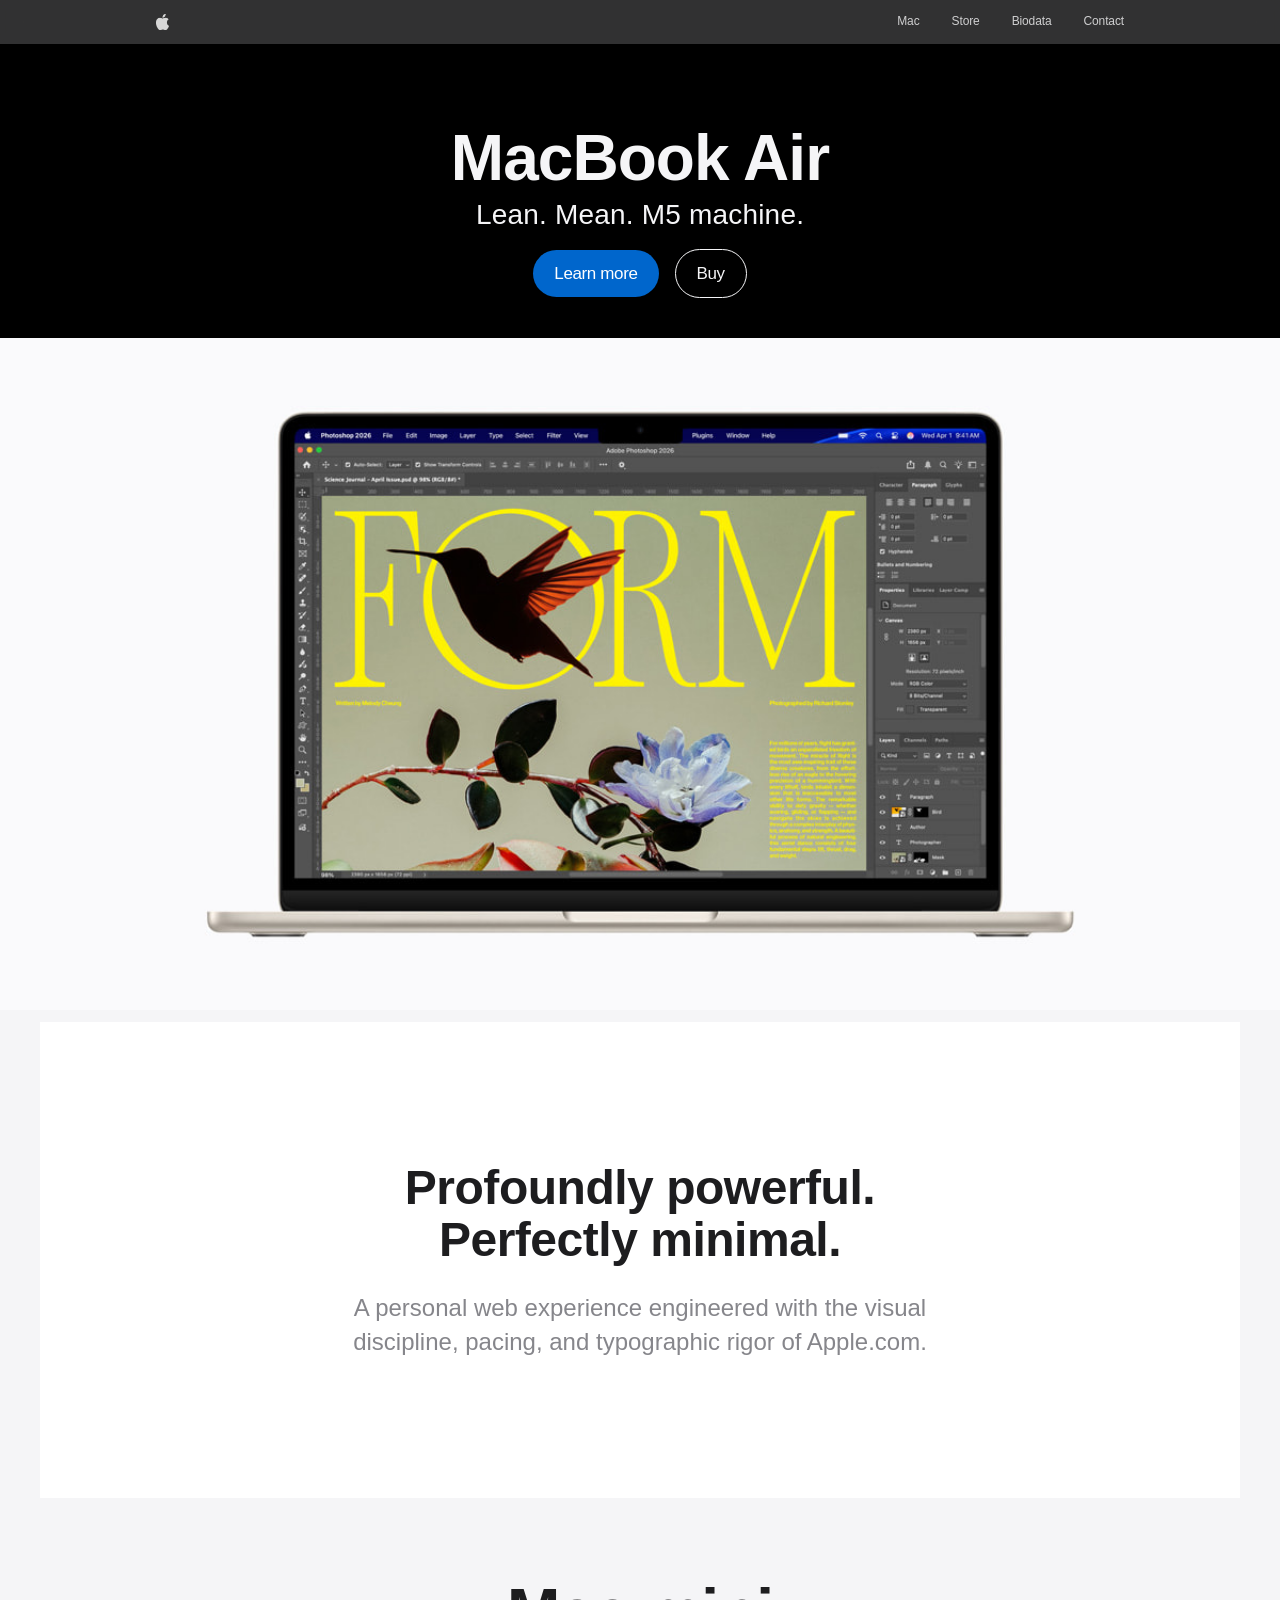
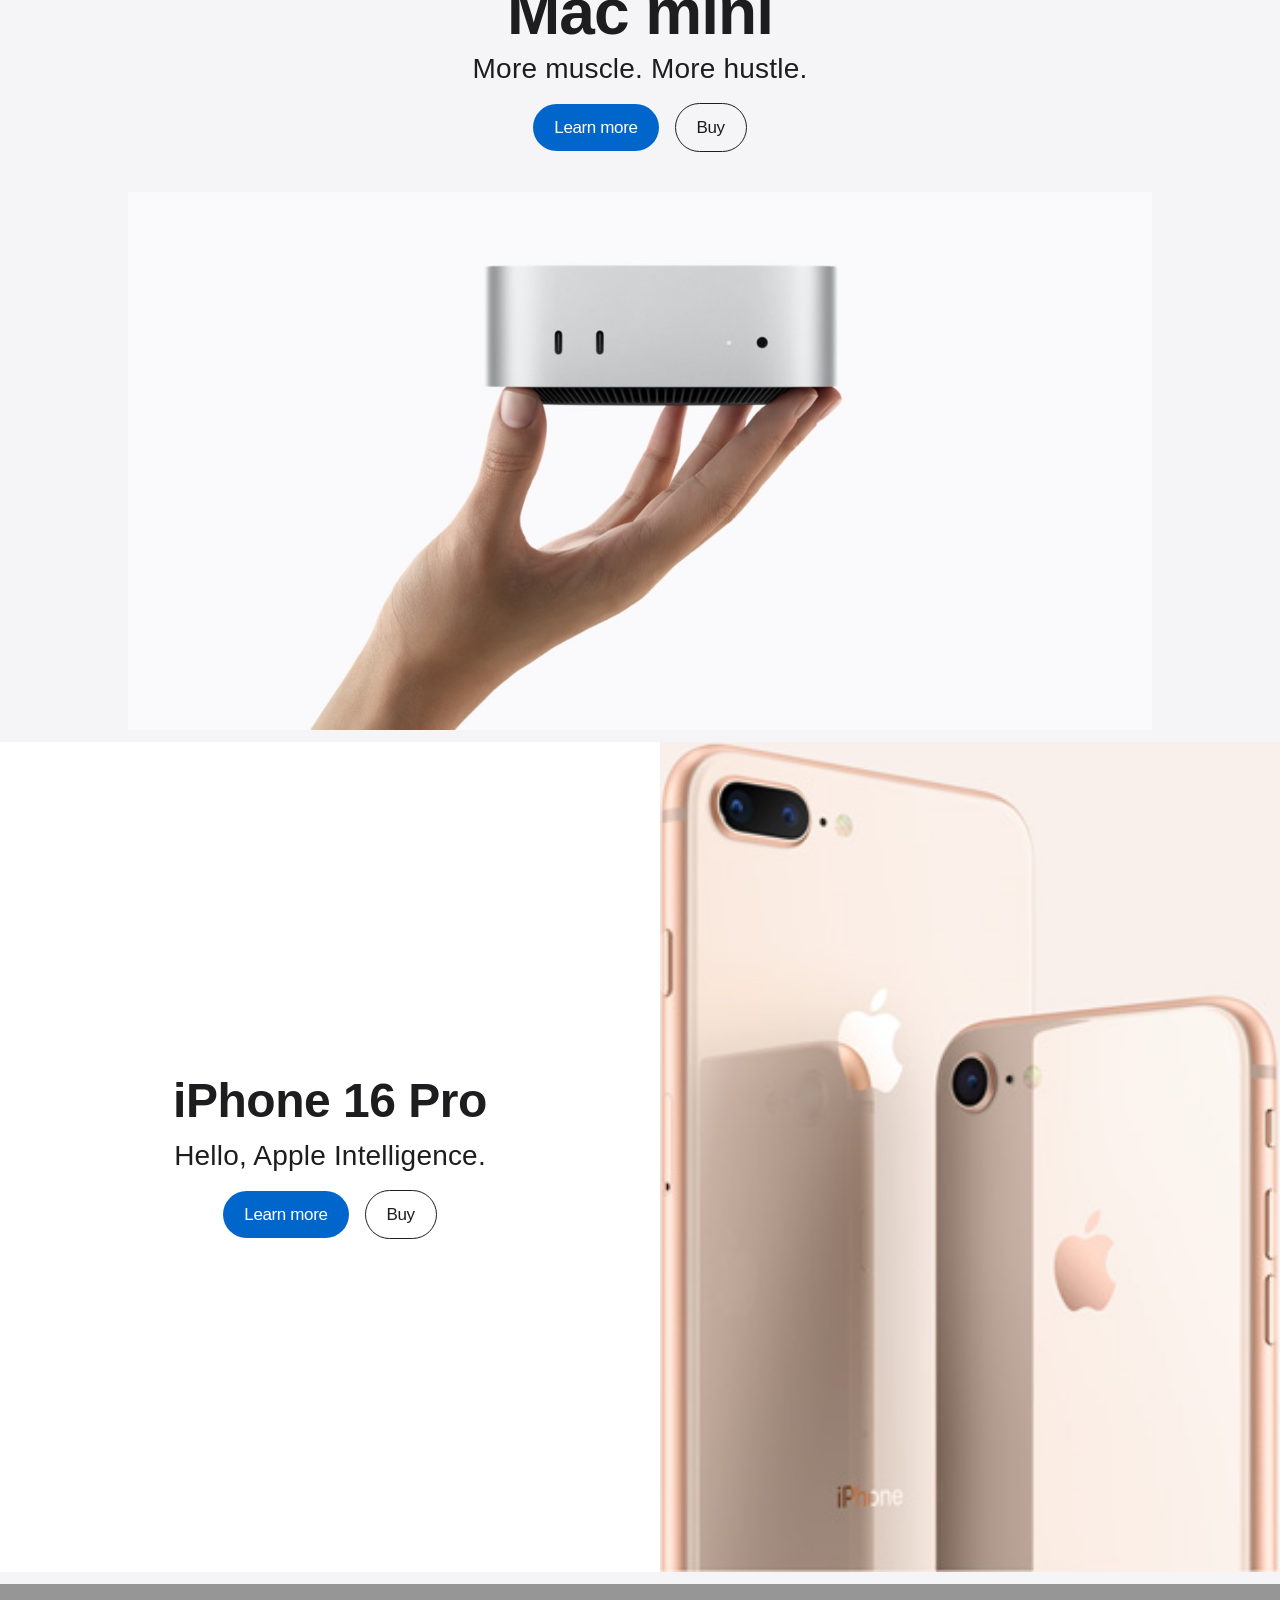
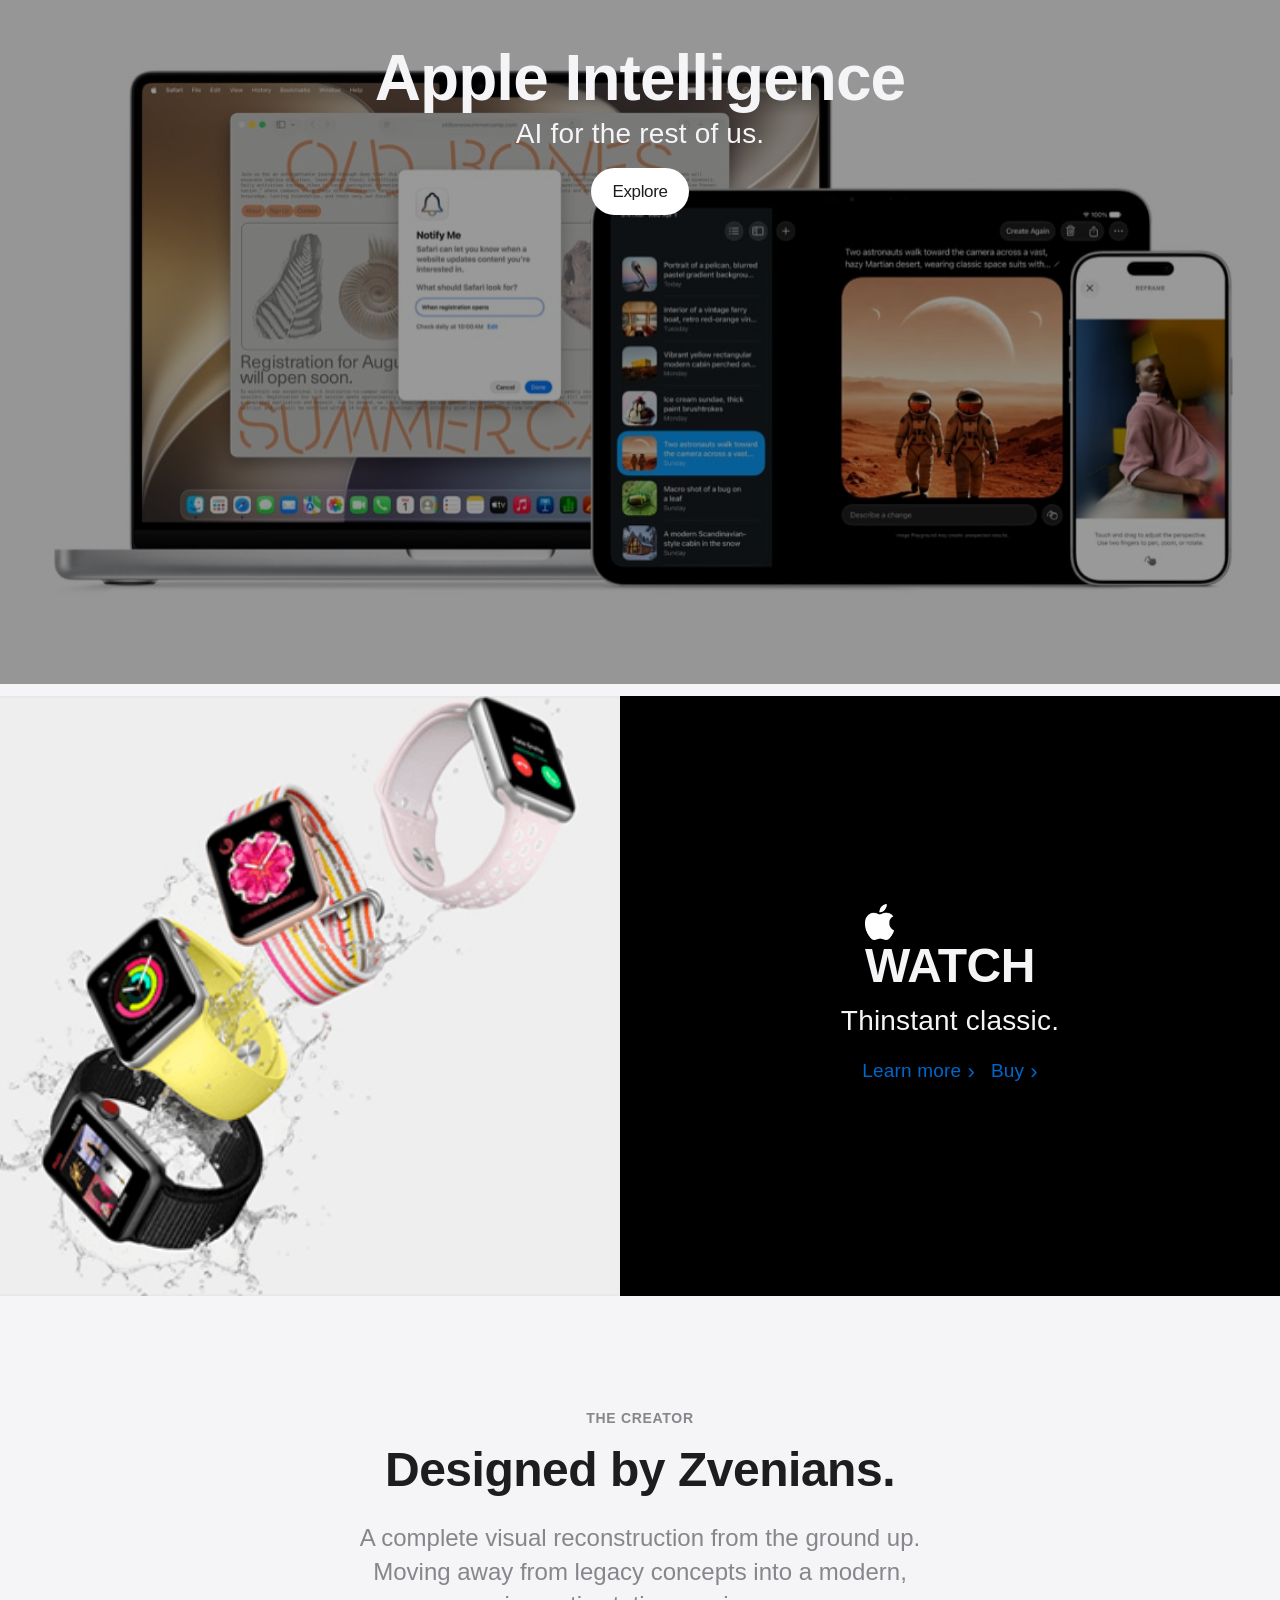
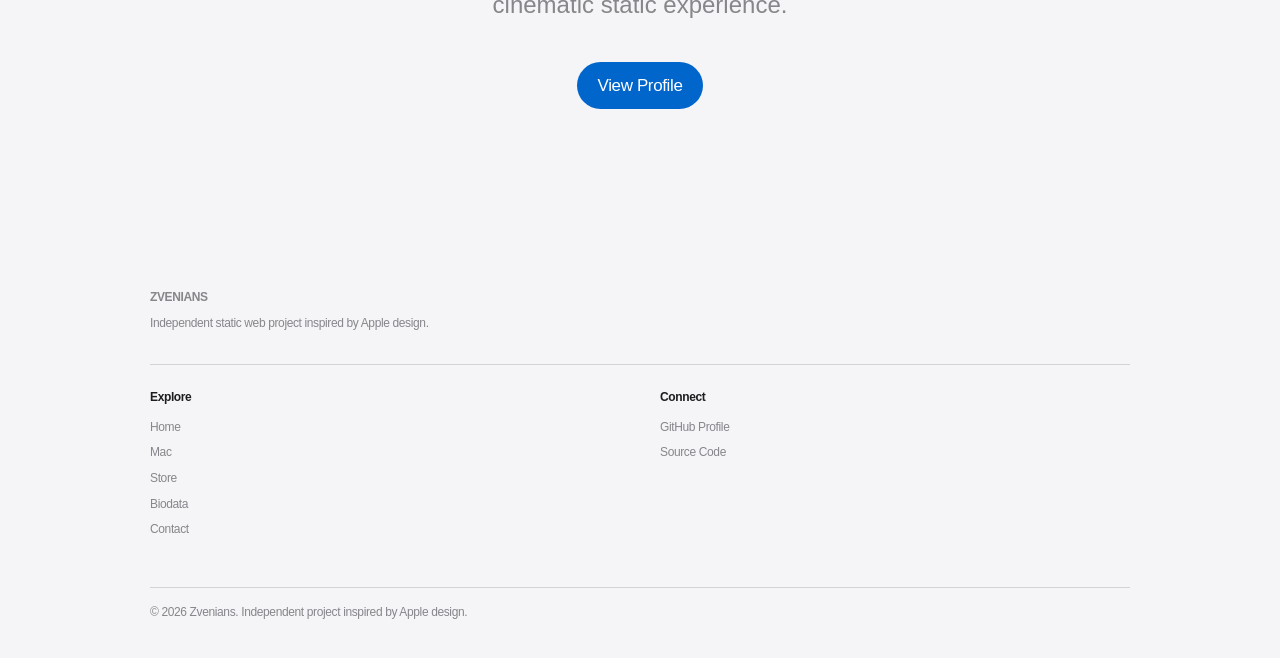
==== commit 44289860: "Ultimate final Art-Direction Pass: Repositioned heroes to strictly avoid text overlaps, optimized la" ====
--- a/index.html
+++ b/index.html
@@ -3,9 +3,10 @@
 <head>
     <meta charset="utf-8">
     <meta name="viewport" content="width=device-width, initial-scale=1.0">
-    <title>Zvenians</title>
-    <meta name="description" content="Apple-inspired responsive static web experience and personal profile project by Zvenians.">
+    <title>Zvenians - Apple Inspired Portfolio</title>
+    <meta name="description" content="Zvenians: An independent personal student project inspired by Apple's visual design language.">
     <meta name="theme-color" content="#000000">
+    <link rel="icon" href="assets/images/applelogo.png">
     <link rel="stylesheet" href="css/styles.css">
 </head>
 <body>
@@ -28,9 +29,8 @@
 
     <main style="padding-top: var(--nav-height);">
         
-        <!-- 1. Large Hero -->
+        <!-- 1. Dominant Hero (Option C: Text top, Large Image bottom) -->
         <section class="hero-section theme-dark">
-            <img src="assets/images/macbook-air-m5.jpg" alt="MacBook Air M5" class="hero-media">
             <div class="hero-copy">
                 <h2 class="typography-hero-headline">MacBook Air</h2>
                 <h3 class="typography-hero-subhead">Lean. Mean. M5 machine.</h3>
@@ -39,125 +39,117 @@
                     <a href="store.html" class="cta-button cta-button-secondary">Buy</a>
                 </div>
             </div>
+            <img src="assets/images/macbook-air-m5.jpg" alt="MacBook Air M5" class="hero-media">
         </section>
 
-        <!-- 2. Quiet Section -->
-        <section class="feature-section theme-white" style="margin-bottom: 12px; max-width: 100%; padding: 180px 20px;">
-            <div style="max-width: 1000px; margin: 0 auto; text-align: center;">
-                <h2 class="typography-hero-headline" style="font-size: clamp(32px, 5vw, 64px); line-height: 1.1; letter-spacing: -0.015em;">Profoundly powerful.<br>Perfectly minimal.</h2>
-                <p class="typography-intro" style="font-size: 21px; font-weight: 400; color: var(--text-gray); margin-top: 24px; max-width: 600px; margin-left: auto; margin-right: auto;">A personal web experience engineered with the visual discipline, pacing, and typographic rigor of Apple.com.</p>
-            </div>
+        <!-- 2. Quiet Typography Break -->
+        <section class="feature-section theme-white">
+            <h2 class="typography-section-title">Profoundly powerful.<br>Perfectly minimal.</h2>
+            <p class="typography-intro" style="margin-top: 24px; max-width: 600px; margin-left: auto; margin-right: auto;">
+                A personal web experience engineered with the visual discipline, pacing, and typographic rigor of Apple.com.
+            </p>
         </section>
 
-        <!-- 3. Large Campaign -->
+        <!-- 3. Large Campaign (Option C) -->
         <section class="hero-section theme-light">
-            <img src="assets/images/mac-mini-m6.jpg" alt="Mac mini M6" class="hero-media" style="object-position: bottom center;">
             <div class="hero-copy">
-                <h2 class="typography-hero-headline" style="color: #1d1d1f;">Mac mini</h2>
-                <h3 class="typography-hero-subhead" style="color: #1d1d1f;">More muscle. More hustle.</h3>
+                <h2 class="typography-hero-headline">Mac mini</h2>
+                <h3 class="typography-hero-subhead">More muscle. More hustle.</h3>
                 <div class="cta-group">
                     <a href="mac.html" class="cta-button">Learn more</a>
                     <a href="store.html" class="cta-button cta-button-secondary">Buy</a>
                 </div>
             </div>
+            <img src="assets/images/mac-mini-m6.jpg" alt="Mac mini M6" class="hero-media" style="width: 80%;">
         </section>
 
-        <!-- 4. Split Section -->
-        <section class="split-section">
+        <!-- 4. Split Editorial Section (Option B) -->
+        <section class="split-section theme-white">
             <div class="split-copy">
-                <h2 class="typography-hero-headline" style="font-size: 48px;">iPhone 16 Pro</h2>
-                <h3 class="typography-hero-subhead" style="font-size: 24px;">Hello, Apple Intelligence.</h3>
+                <h2 class="typography-section-title">iPhone 16 Pro</h2>
+                <h3 class="typography-hero-subhead" style="margin-top: 12px;">Hello, Apple Intelligence.</h3>
                 <div class="cta-group">
                     <a href="store.html" class="cta-button">Learn more</a>
                     <a href="store.html" class="cta-button cta-button-secondary">Buy</a>
                 </div>
             </div>
             <div class="split-media-container">
-                <img src="assets/images/iphone-16-pro.jpg" alt="iPhone 16 Pro" class="split-media" style="object-position: center;">
+                <img src="assets/images/iphone-16-pro.jpg" alt="iPhone 16 Pro" class="split-media">
             </div>
         </section>
 
-        <!-- 5. Image-heavy section -->
-        <section class="hero-section theme-white" style="height: auto; padding: 120px 20px;">
-            <div class="hero-copy" style="position: relative; padding-top: 0; padding-bottom: 60px;">
-                <h2 class="typography-hero-headline" style="font-size: 56px;">Apple Intelligence</h2>
-                <h3 class="typography-hero-subhead" style="font-size: 28px;">AI for the rest of us.</h3>
+        <!-- 5. Image Dominant Section (Option D: Full Bleed) -->
+        <section class="hero-bleed theme-dark">
+            <img src="assets/images/apple-intelligence.jpg" alt="Apple Intelligence" class="hero-media" style="opacity: 0.6;">
+            <div class="hero-copy">
+                <h2 class="typography-hero-headline">Apple Intelligence</h2>
+                <h3 class="typography-hero-subhead">AI for the rest of us.</h3>
                 <div class="cta-group">
-                    <a href="mac.html" class="apple-link">Learn more</a>
+                    <a href="mac.html" class="cta-button" style="background-color: var(--bg-white); color: var(--text-dark);">Explore</a>
                 </div>
-            </div>
-            <div style="max-width: 1200px; margin: 0 auto; width: 100%; position: relative; z-index: 1;">
-                <img src="assets/images/apple-intelligence.jpg" alt="Apple Intelligence" style="width: 100%; border-radius: 32px;">
             </div>
         </section>
 
-        <!-- 6. Dark Section -->
-        <section class="hero-section theme-dark" style="margin-bottom: 0;">
-            <img src="assets/images/apple-watch.jpg" alt="Apple Watch" class="hero-media" style="opacity: 0.8;">
-            <div class="hero-copy">
-                <h2 class="typography-hero-headline"><img src="assets/images/applelogo.png" style="display:inline-block; height:44px; filter:brightness(0) invert(1); margin-right:8px; vertical-align: bottom;" alt="Apple">WATCH</h2>
-                <h3 class="typography-hero-subhead" style="color: #f5f5f7;">Thinstant classic.</h3>
+        <!-- 6. Dark Campaign (Split) -->
+        <section class="split-section theme-dark" style="background-color: var(--bg-dark); flex-direction: row-reverse;">
+            <div class="split-copy">
+                <h2 class="typography-section-title">
+                    <img src="assets/images/applelogo.png" style="height: 36px; filter: brightness(0) invert(1); vertical-align: middle; margin-right: 4px;" alt="Apple">WATCH
+                </h2>
+                <h3 class="typography-hero-subhead" style="margin-top: 12px;">Thinstant classic.</h3>
                 <div class="cta-group">
                     <a href="store.html" class="apple-link">Learn more</a>
                     <a href="store.html" class="apple-link">Buy</a>
                 </div>
             </div>
+            <div class="split-media-container">
+                <img src="assets/images/apple-watch.jpg" alt="Apple Watch" class="split-media">
+            </div>
         </section>
 
-        <!-- 7. Personal Section -->
-        <section class="feature-section theme-light" style="padding: 160px 20px;">
+        <!-- 7. Zvenians Identity -->
+        <section class="feature-section theme-light" style="padding-top: 100px; padding-bottom: 100px;">
             <span class="typography-eyebrow">The Creator</span>
-            <h2 class="typography-intro" style="font-size: 40px; margin: 16px 0 32px; color: #1d1d1f;">Designed and built by Zvenians.</h2>
-            <p style="font-size: 21px; color: var(--text-gray); max-width: 600px; margin: 0 auto;">A complete visual redesign from the ground up, moving away from 2020 legacy concepts into a modern, cinematic, mobile-first static experience.</p>
+            <h2 class="typography-section-title" style="margin-top: 16px;">Designed by Zvenians.</h2>
+            <p class="typography-intro" style="margin-top: 24px; max-width: 600px; margin-left: auto; margin-right: auto;">
+                A complete visual reconstruction from the ground up. Moving away from legacy concepts into a modern, cinematic static experience.
+            </p>
             <div class="cta-group" style="margin-top: 40px;">
-                <a href="biodata.html" class="cta-button">View Biodata</a>
-                <a href="https://github.com/zvenians" target="_blank" rel="noopener" class="cta-button cta-button-secondary">GitHub</a>
+                <a href="biodata.html" class="cta-button">View Profile</a>
             </div>
         </section>
 
     </main>
 
-    <footer class="global-footer">
-        <div class="global-footer-content">
-            <div style="padding-bottom: 16px;">
-                <p>1. This is a personal project engineered independently by Zvenians.</p>
-                <p>2. It is strictly not affiliated with, endorsed by, or representing Apple Inc.</p>
+    <footer class="site-footer">
+        <div class="site-footer-content">
+            <div class="footer-intro">
+                <p><strong>ZVENIANS</strong></p>
+                <p>Independent static web project inspired by Apple design.</p>
             </div>
             
             <div class="footer-directory">
                 <div class="footer-column">
-                    <h3>Explore Zvenians</h3>
+                    <h3>Explore</h3>
                     <ul>
-                        <li><a href="index.html">Home Overview</a></li>
-                        <li><a href="mac.html">Mac Concept</a></li>
-                        <li><a href="store.html">Retail Concept</a></li>
+                        <li><a href="index.html">Home</a></li>
+                        <li><a href="mac.html">Mac</a></li>
+                        <li><a href="store.html">Store</a></li>
+                        <li><a href="biodata.html">Biodata</a></li>
+                        <li><a href="contact_us.html">Contact</a></li>
                     </ul>
                 </div>
                 <div class="footer-column">
-                    <h3>Personal Info</h3>
-                    <ul>
-                        <li><a href="biodata.html">Profile & Biodata</a></li>
-                        <li><a href="contact_us.html">Contact Information</a></li>
-                    </ul>
-                </div>
-                <div class="footer-column">
-                    <h3>Development</h3>
+                    <h3>Connect</h3>
                     <ul>
                         <li><a href="https://github.com/zvenians" target="_blank" rel="noopener">GitHub Profile</a></li>
                         <li><a href="https://github.com/zvenians/zvenians.github.io" target="_blank" rel="noopener">Source Code</a></li>
-                        <li><a href="#">Report an Issue</a></li>
                     </ul>
                 </div>
             </div>
             
             <div class="footer-bottom">
-                <div>Copyright © 2026 Zvenians. All rights reserved.</div>
-                <div class="footer-legal-links">
-                    <a href="#">Privacy Policy</a>
-                    <a href="#">Terms of Use</a>
-                    <a href="#">Site Map</a>
-                </div>
-                <div>United States</div>
+                <div>&copy; 2026 Zvenians. Independent project inspired by Apple design.</div>
             </div>
         </div>
     </footer>
--- a/css/styles.css
+++ b/css/styles.css
@@ -126,12 +126,12 @@
   .mobile-nav-toggle { display: block; }
 }
 
-/* Typography */
+/* Typography Hierarchy */
 .typography-hero-headline {
-  font-size: clamp(40px, 6vw, 56px);
+  font-size: clamp(40px, 6vw, 64px);
   line-height: 1.07143;
   font-weight: 600;
-  letter-spacing: -0.005em;
+  letter-spacing: -0.015em;
 }
 
 .typography-hero-subhead {
@@ -140,6 +140,13 @@
   font-weight: 400;
   letter-spacing: 0.007em;
   margin-top: 6px;
+}
+
+.typography-section-title {
+  font-size: clamp(32px, 5vw, 48px);
+  line-height: 1.1;
+  font-weight: 600;
+  letter-spacing: -0.01em;
 }
 
 .typography-eyebrow {
@@ -149,13 +156,15 @@
   text-transform: uppercase;
   margin-bottom: 12px;
   color: var(--text-gray);
+  display: block;
 }
 
 .typography-intro {
-  font-size: clamp(21px, 3vw, 28px);
-  line-height: 1.2;
-  font-weight: 600;
+  font-size: clamp(19px, 3vw, 24px);
+  line-height: 1.4;
+  font-weight: 400;
   letter-spacing: 0;
+  color: var(--text-gray);
 }
 
 /* CTA Links */
@@ -164,7 +173,7 @@
   justify-content: center;
   align-items: center;
   gap: 16px;
-  margin-top: 14px;
+  margin-top: 18px;
 }
 
 .cta-button {
@@ -185,18 +194,28 @@
 
 .cta-button-secondary {
   background-color: transparent;
-  color: var(--apple-blue);
-  border: 1px solid var(--apple-blue);
+  color: var(--text-dark);
+  border: 1px solid var(--text-dark);
 }
 
 .cta-button-secondary:hover {
-  background-color: var(--apple-blue);
-  color: #ffffff;
+  background-color: var(--text-dark);
+  color: var(--bg-white);
+}
+
+.theme-dark .cta-button-secondary {
+  color: var(--text-light);
+  border-color: var(--text-light);
+}
+
+.theme-dark .cta-button-secondary:hover {
+  background-color: var(--text-light);
+  color: var(--text-dark);
 }
 
 .apple-link {
   color: var(--apple-blue);
-  font-size: 21px;
+  font-size: 19px;
   font-weight: 400;
   letter-spacing: 0.011em;
   display: inline-flex;
@@ -209,7 +228,7 @@
 
 .apple-link::after {
   content: '›';
-  font-size: 24px;
+  font-size: 22px;
   margin-left: 6px;
   position: relative;
   top: 1px;
@@ -235,27 +254,61 @@
   color: var(--text-dark);
 }
 
-/* Hero Section */
+/* Layout Modules */
+
+/* 1. Hero Section (Option C: Text top, Image bottom) */
 .hero-section {
   position: relative;
   width: 100%;
-  height: 695px;
+  min-height: 800px;
   display: flex;
   flex-direction: column;
   align-items: center;
+  justify-content: flex-start;
   overflow: hidden;
   margin-bottom: 12px;
 }
 
 .hero-copy {
-  position: relative;
   z-index: 2;
   text-align: center;
-  padding-top: 55px;
-  width: 100%;
+  padding: 80px 20px 40px;
+  width: 100%;
+  max-width: 900px;
 }
 
 .hero-media {
+  width: 100%;
+  max-width: 2560px;
+  height: auto;
+  margin-top: auto;
+  object-fit: contain;
+  object-position: bottom;
+  z-index: 1;
+}
+
+@media (max-width: 768px) {
+  .hero-section { min-height: 600px; }
+  .hero-copy { padding-top: 60px; }
+}
+
+/* 2. Full Bleed Hero (Option D: Text centered over full image with negative space) */
+.hero-bleed {
+  position: relative;
+  width: 100%;
+  height: 700px;
+  display: flex;
+  flex-direction: column;
+  align-items: center;
+  justify-content: flex-start;
+  margin-bottom: 12px;
+  overflow: hidden;
+}
+.hero-bleed .hero-copy {
+  padding-top: 60px;
+  z-index: 2;
+}
+.hero-bleed .hero-media {
   position: absolute;
   top: 0;
   left: 0;
@@ -265,19 +318,18 @@
   object-position: center;
   z-index: 1;
 }
-
-@media (max-width: 768px) {
-  .hero-section { height: 500px; }
-  .hero-copy { padding-top: 40px; }
-}
-
-/* Split Section */
+@media (max-width: 768px) {
+  .hero-bleed { height: 500px; }
+}
+
+
+/* 3. Split Section (Option B: 50/50 Desktop) */
 .split-section {
   display: flex;
   max-width: 2560px;
   margin: 0 auto 12px;
-  background-color: var(--bg-white);
   min-height: 600px;
+  overflow: hidden;
 }
 
 .split-copy {
@@ -286,153 +338,224 @@
   flex-direction: column;
   justify-content: center;
   align-items: center;
-  padding: 60px 20px;
+  padding: 80px 20px;
   text-align: center;
 }
 
 .split-media-container {
   flex: 1;
+  display: flex;
+  align-items: center;
+  justify-content: center;
   position: relative;
-  min-height: 400px;
+  overflow: hidden;
 }
 
 .split-media {
-  position: absolute;
-  top: 0;
-  left: 0;
   width: 100%;
   height: 100%;
   object-fit: cover;
+  object-position: center;
 }
 
 @media (max-width: 768px) {
   .split-section { flex-direction: column; }
-  .split-media-container { height: 400px; }
-}
-
-/* Grid Section */
-.product-grid {
-  display: grid;
-  grid-template-columns: 1fr 1fr;
-  gap: 12px;
-  max-width: 2560px;
-  margin: 0 auto 12px;
-}
-
-.grid-module {
-  position: relative;
-  height: 580px;
-  display: flex;
-  flex-direction: column;
-  align-items: center;
-  overflow: hidden;
-}
-
-.grid-copy {
-  position: relative;
-  z-index: 2;
+  .split-copy { padding: 60px 20px 40px; }
+  .split-media-container { height: 400px; flex: none; }
+}
+
+/* Feature/Editorial Sections */
+.feature-section {
+  padding: 140px 20px;
   text-align: center;
-  padding-top: 40px;
-  width: 100%;
-}
-
-.grid-media {
-  position: absolute;
-  bottom: 0;
-  left: 0;
-  width: 100%;
-  height: 85%;
-  object-fit: contain;
-  object-position: bottom center;
-  z-index: 1;
-}
-
-@media (max-width: 768px) {
-  .product-grid { grid-template-columns: 1fr; }
-  .grid-module { height: 500px; }
-}
-
-/* Story/Feature Section */
-.feature-section {
-  padding: 120px 20px;
-  text-align: center;
-  max-width: 1000px;
-  margin: 0 auto;
-}
-
-.feature-media {
-  width: 100%;
-  border-radius: 24px;
-  margin-top: 60px;
-  box-shadow: 0 20px 40px rgba(0,0,0,0.1);
+  max-width: 1200px;
+  margin: 0 auto;
 }
 
 /* Profile / Biodata Page */
 .profile-section {
-  padding: calc(var(--nav-height) + 120px) 20px 120px;
+  padding: calc(var(--nav-height) + 100px) 20px 120px;
   max-width: 800px;
   margin: 0 auto;
-  text-align: center;
+  text-align: left;
+}
+
+.profile-header {
+  display: flex;
+  align-items: center;
+  gap: 40px;
+  margin-bottom: 60px;
 }
 
 .profile-portrait {
-  width: 240px;
-  height: 240px;
+  width: 180px;
+  height: 180px;
   border-radius: 50%;
   object-fit: cover;
-  margin: 0 auto 40px;
+  flex-shrink: 0;
+}
+
+.profile-title-block h1 {
+  font-size: clamp(40px, 5vw, 56px);
+  font-weight: 600;
+  letter-spacing: -0.015em;
+  margin-bottom: 8px;
+}
+
+.profile-title-block p {
+  font-size: 24px;
+  color: var(--text-gray);
+  font-weight: 400;
+}
+
+.profile-bio {
+  font-size: 21px;
+  line-height: 1.5;
+  color: var(--text-dark);
+  margin-bottom: 40px;
+  max-width: 700px;
 }
 
 .profile-skills {
   display: flex;
-  justify-content: center;
   flex-wrap: wrap;
   gap: 12px;
-  margin-top: 40px;
+  margin-bottom: 60px;
 }
 
 .skill-badge {
-  background-color: var(--bg-white);
-  border: 1px solid var(--border-light);
-  padding: 12px 24px;
+  background-color: var(--bg-light);
+  padding: 10px 20px;
   border-radius: 980px;
   font-size: 14px;
   font-weight: 600;
   color: var(--text-dark);
 }
 
-/* Footer */
-.global-footer {
+@media (max-width: 768px) {
+  .profile-header {
+    flex-direction: column;
+    align-items: flex-start;
+    gap: 24px;
+  }
+}
+
+/* Store Specific */
+.store-header {
+  padding: 80px 20px 40px;
+  max-width: 1200px;
+  margin: 0 auto;
+}
+
+.store-strip {
+  display: flex;
+  gap: 20px;
+  overflow-x: auto;
+  padding: 20px 20px 60px;
+  scroll-snap-type: x mandatory;
+  scrollbar-width: none;
+  max-width: 1400px;
+  margin: 0 auto;
+}
+
+.store-strip::-webkit-scrollbar { display: none; }
+
+.store-card {
+  flex: 0 0 400px;
+  scroll-snap-align: start;
+  background-color: var(--bg-white);
+  border-radius: 24px;
+  padding: 40px;
+  height: 520px;
+  display: flex;
+  flex-direction: column;
+  justify-content: space-between;
+}
+
+.store-card-img {
+  width: 100%;
+  height: 280px;
+  object-fit: cover;
+  border-radius: 16px;
+}
+
+@media (max-width: 768px) {
+  .store-card {
+    flex: 0 0 300px;
+    height: 480px;
+    padding: 30px;
+  }
+  .store-card-img { height: 240px; }
+}
+
+/* Contact Specific */
+.contact-section {
+  padding: calc(var(--nav-height) + 120px) 20px 120px;
+  max-width: 800px;
+  margin: 0 auto;
+  text-align: center;
+}
+
+.contact-grid {
+  display: grid;
+  grid-template-columns: 1fr 1fr;
+  gap: 24px;
+  margin-top: 60px;
+}
+
+.contact-card {
+  background-color: var(--bg-white);
+  border-radius: 24px;
+  padding: 40px;
+  text-align: left;
+}
+
+@media (max-width: 768px) {
+  .contact-grid { grid-template-columns: 1fr; }
+}
+
+/* Zvenians Footer */
+.site-footer {
   background-color: var(--bg-light);
-  color: var(--text-secondary);
+  color: var(--text-gray);
   font-size: 12px;
-  padding: 0 16px;
-}
-
-.global-footer-content {
+  padding: 0 20px;
+  margin-top: 40px;
+}
+
+.site-footer-content {
   max-width: 980px;
   margin: 0 auto;
-  padding: 20px 0;
+  padding: 40px 0 20px;
+}
+
+.footer-intro {
+  padding-bottom: 24px;
+  border-bottom: 1px solid var(--border-light);
+  margin-bottom: 24px;
+}
+
+.footer-intro p {
+  margin-bottom: 8px;
 }
 
 .footer-directory {
   display: flex;
   flex-wrap: wrap;
-  padding-top: 20px;
-  border-top: 1px solid var(--border-light);
+  gap: 40px;
+  margin-bottom: 40px;
 }
 
 .footer-column {
-  flex: 1 1 20%;
-  min-width: 150px;
-  margin-bottom: 20px;
+  flex: 1;
+  min-width: 200px;
 }
 
 .footer-column h3 {
   font-size: 12px;
   font-weight: 600;
   color: var(--text-dark);
-  margin-bottom: 8px;
+  margin-bottom: 12px;
 }
 
 .footer-column ul {
@@ -440,16 +563,17 @@
 }
 
 .footer-column ul li {
-  margin-bottom: 6px;
+  margin-bottom: 8px;
 }
 
 .footer-column a {
-  color: var(--text-secondary);
+  color: var(--text-gray);
+  transition: color 0.2s;
 }
 
 .footer-column a:hover {
+  color: var(--text-dark);
   text-decoration: underline;
-  color: var(--text-dark);
 }
 
 .footer-bottom {
@@ -462,67 +586,7 @@
   gap: 16px;
 }
 
-.footer-legal-links {
-  display: flex;
-  gap: 16px;
-  flex-wrap: wrap;
-}
-
-.footer-legal-links a {
-  color: var(--text-secondary);
-}
-
-.footer-legal-links a:hover {
-  text-decoration: underline;
-  color: var(--text-dark);
-}
-
-/* Store Specific */
-.store-strip {
-  display: flex;
-  gap: 20px;
-  overflow-x: auto;
-  padding: 40px 20px;
-  scroll-snap-type: x mandatory;
-  scrollbar-width: none;
-  max-width: 1000px;
-  margin: 0 auto;
-}
-
-.store-strip::-webkit-scrollbar { display: none; }
-
-.store-strip-item {
-  flex: 0 0 160px;
-  scroll-snap-align: start;
-  text-align: center;
-}
-
-.store-strip-item img {
-  width: 120px;
-  height: 120px;
-  object-fit: contain;
-  margin: 0 auto 12px;
-}
-
-.store-strip-item h3 {
-  font-size: 14px;
-  font-weight: 600;
-  color: var(--text-dark);
-}
-
-/* Contact Specific */
-.contact-section {
-  padding: calc(var(--nav-height) + 120px) 20px 120px;
-  max-width: 600px;
-  margin: 0 auto;
-  text-align: center;
-}
-
-.contact-card {
-  background-color: var(--bg-white);
-  border-radius: 18px;
-  padding: 40px;
-  text-align: left;
-  margin-top: 40px;
-  box-shadow: 0 4px 24px rgba(0,0,0,0.04);
-}
+@media (max-width: 768px) {
+  .footer-directory { gap: 24px; flex-direction: column; }
+  .footer-bottom { flex-direction: column; align-items: flex-start; }
+}
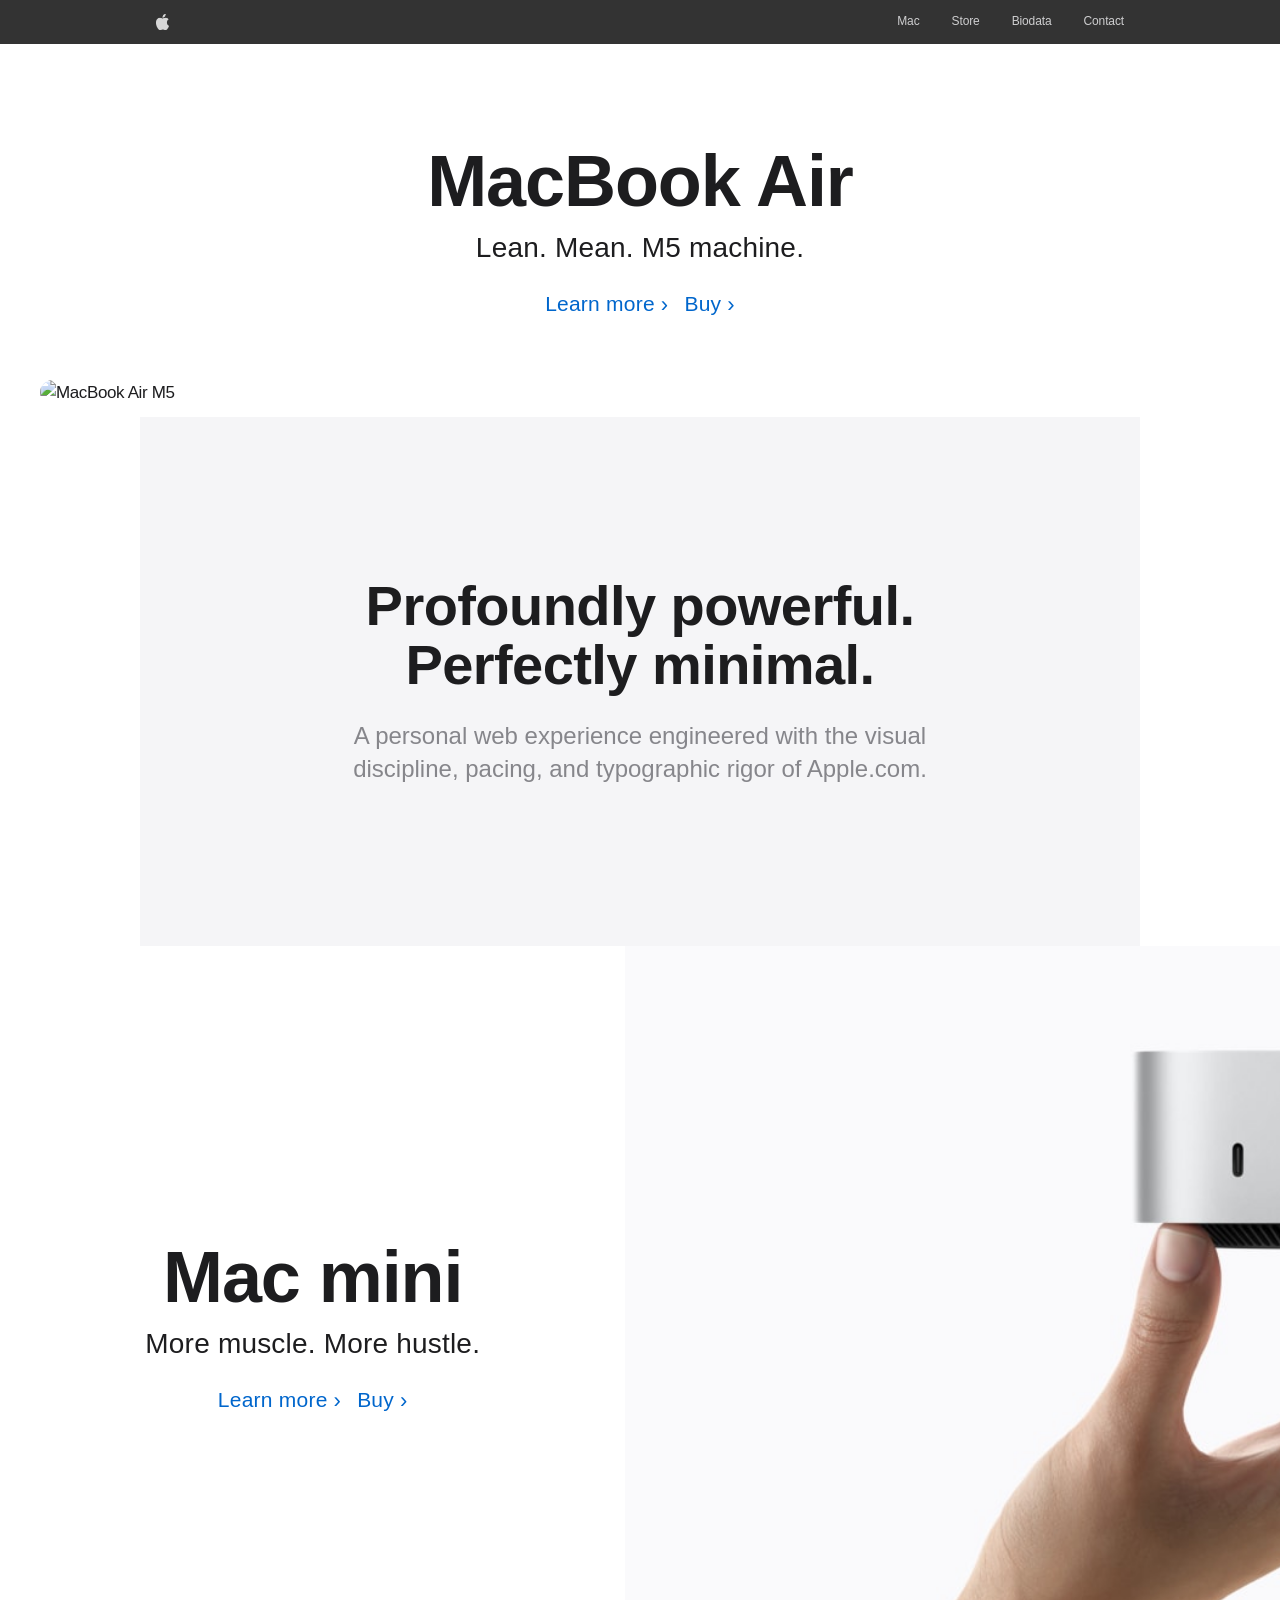
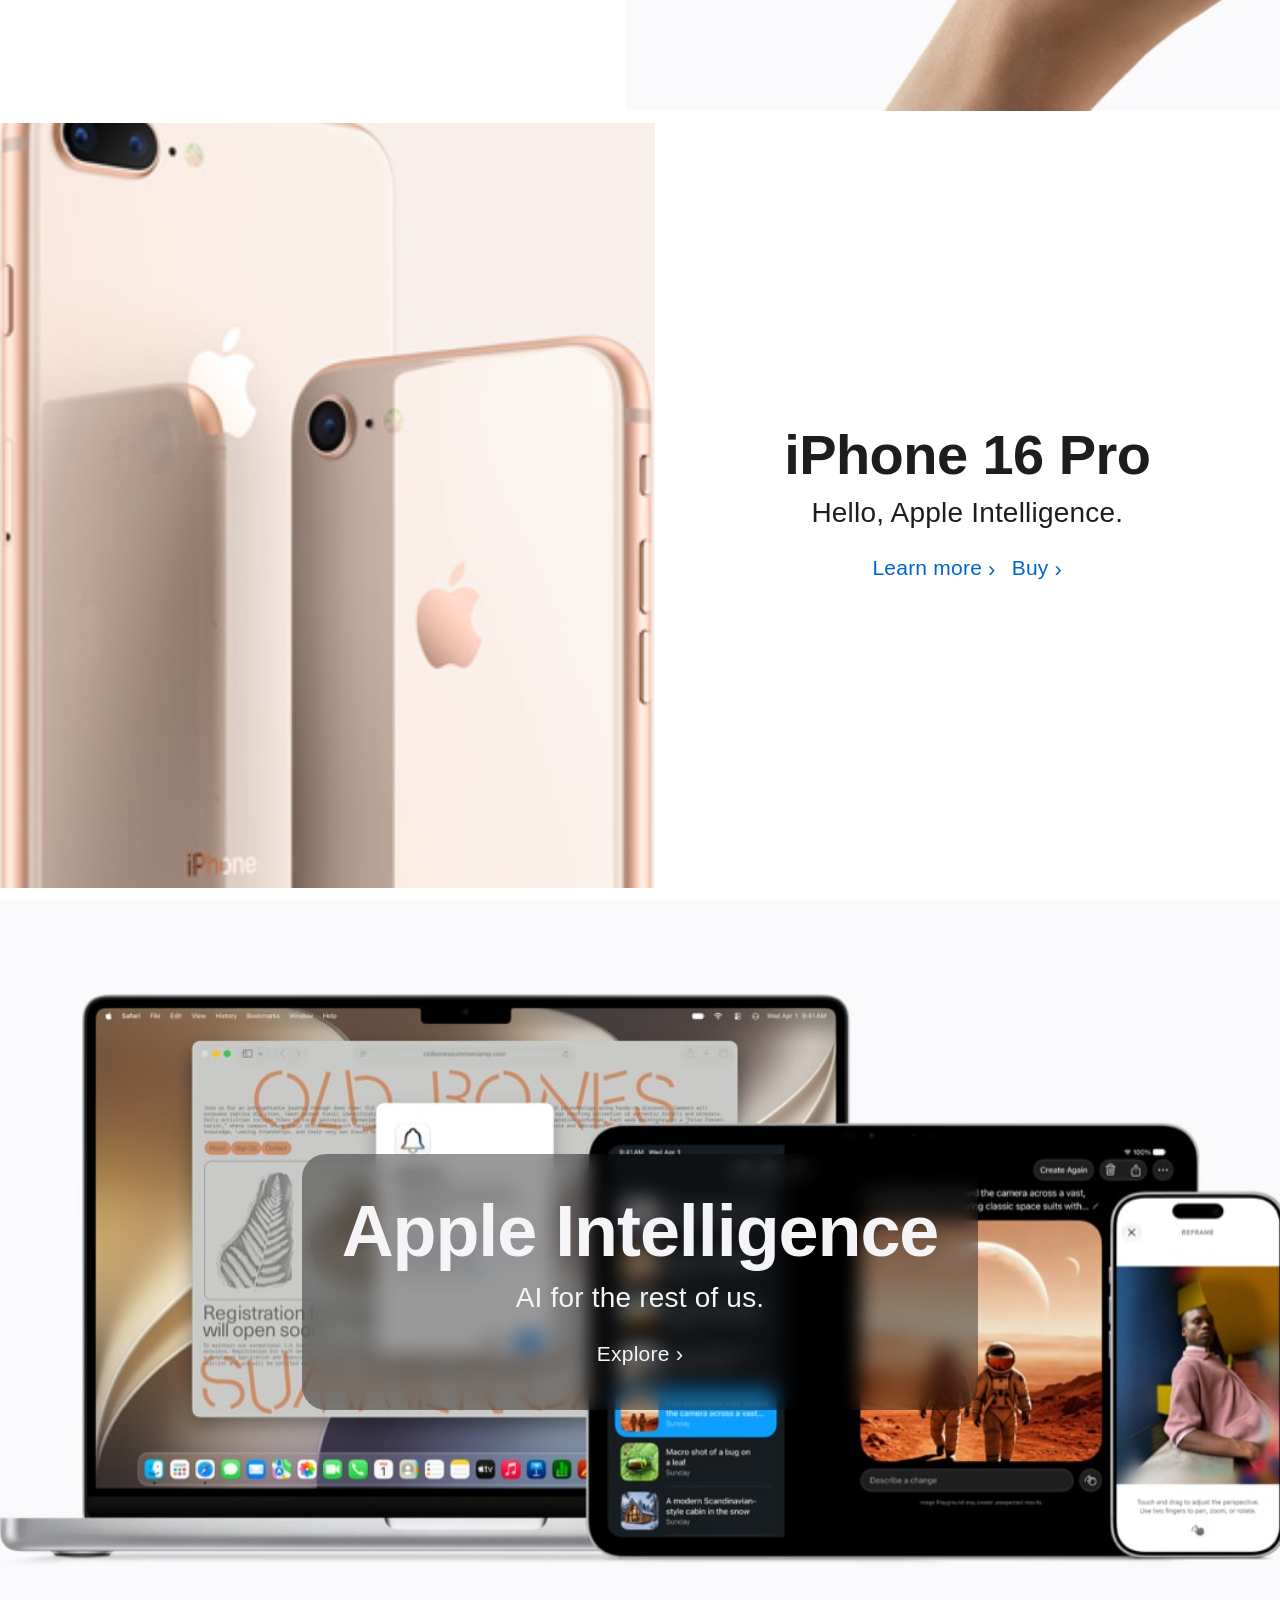
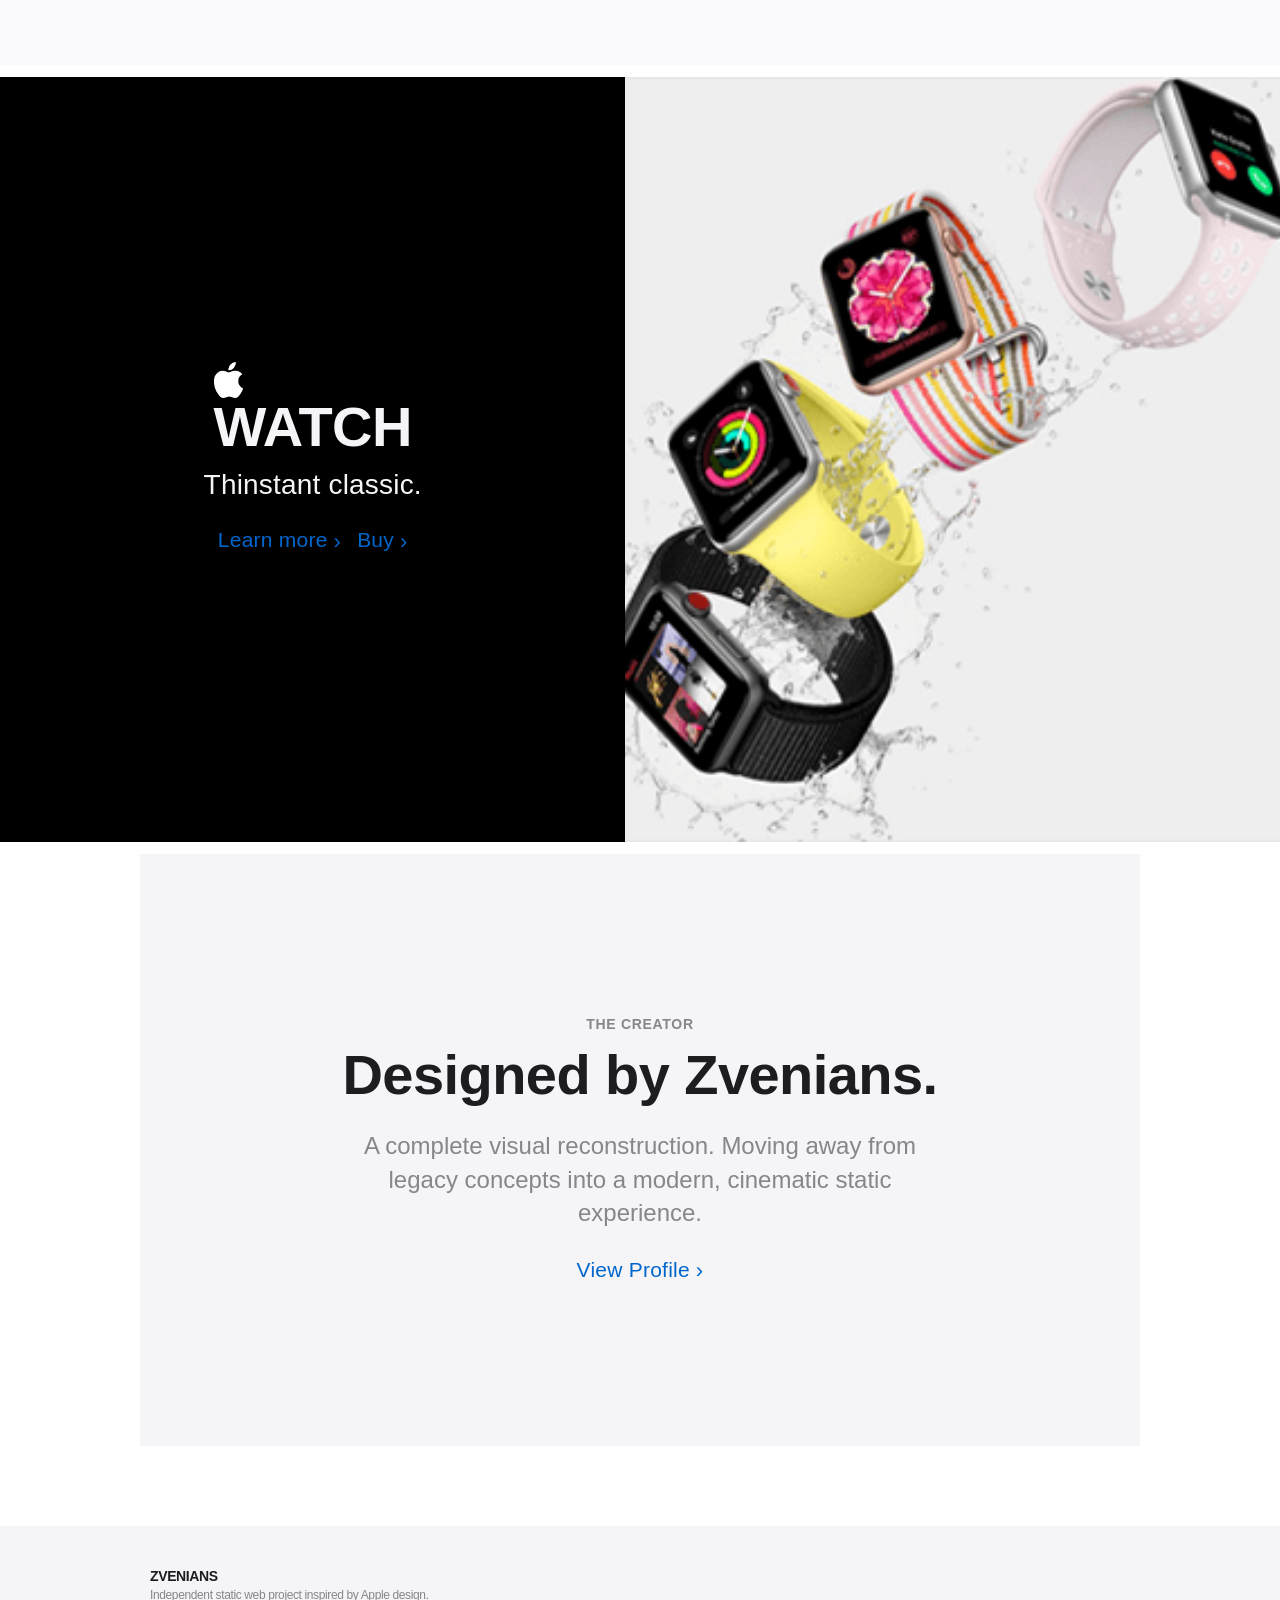
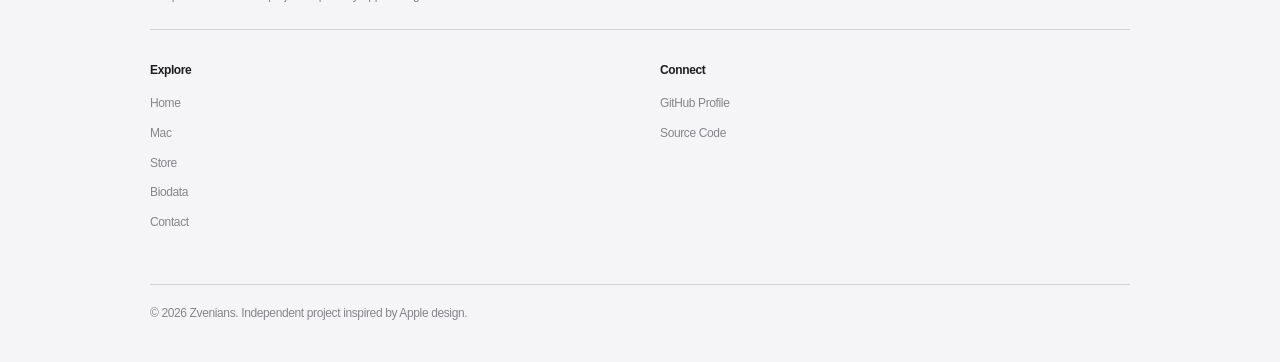
==== commit 612b1e48: "Eliminate all text/image overlap issues: Deployed strict Option C (Text isolated at top, transparent" ====
--- a/index.html
+++ b/index.html
@@ -5,11 +5,11 @@
     <meta name="viewport" content="width=device-width, initial-scale=1.0">
     <title>Zvenians - Apple Inspired Portfolio</title>
     <meta name="description" content="Zvenians: An independent personal student project inspired by Apple's visual design language.">
-    <meta name="theme-color" content="#000000">
+    <meta name="theme-color" content="#ffffff">
     <link rel="icon" href="assets/images/applelogo.png">
     <link rel="stylesheet" href="css/styles.css">
 </head>
-<body>
+<body class="theme-white">
     <nav class="global-nav">
         <div class="global-nav-content">
             <a href="index.html" class="global-nav-brand" aria-label="Home">
@@ -29,93 +29,98 @@
 
     <main style="padding-top: var(--nav-height);">
         
-        <!-- 1. Dominant Hero (Option C: Text top, Large Image bottom) -->
-        <section class="hero-section theme-dark">
-            <div class="hero-copy">
+        <!-- 01 HERO: Option C - Text Top, Transparent Isolated Image Bottom -->
+        <section class="hero-isolated theme-white">
+            <div class="hero-isolated-copy">
                 <h2 class="typography-hero-headline">MacBook Air</h2>
                 <h3 class="typography-hero-subhead">Lean. Mean. M5 machine.</h3>
                 <div class="cta-group">
-                    <a href="mac.html" class="cta-button">Learn more</a>
-                    <a href="store.html" class="cta-button cta-button-secondary">Buy</a>
+                    <a href="mac.html" class="apple-link apple-link-large">Learn more</a>
+                    <a href="store.html" class="apple-link apple-link-large">Buy</a>
                 </div>
             </div>
-            <img src="assets/images/macbook-air-m5.jpg" alt="MacBook Air M5" class="hero-media">
+            <div class="hero-isolated-media">
+                <!-- Using a transparent cutout image to ensure 0 overlap and perfect composition -->
+                <img src="assets/images/macbook-air-m5-transparent.jpg" alt="MacBook Air M5">
+            </div>
         </section>
 
-        <!-- 2. Quiet Typography Break -->
-        <section class="feature-section theme-white">
+        <!-- 02 QUIET TYPOGRAPHY -->
+        <section class="feature-section theme-light">
             <h2 class="typography-section-title">Profoundly powerful.<br>Perfectly minimal.</h2>
             <p class="typography-intro" style="margin-top: 24px; max-width: 600px; margin-left: auto; margin-right: auto;">
                 A personal web experience engineered with the visual discipline, pacing, and typographic rigor of Apple.com.
             </p>
         </section>
 
-        <!-- 3. Large Campaign (Option C) -->
-        <section class="hero-section theme-light">
-            <div class="hero-copy">
+        <!-- 03 LARGE CAMPAIGN: Option B - Split layout (0% collision risk) -->
+        <section class="hero-split theme-white">
+            <div class="hero-split-copy">
                 <h2 class="typography-hero-headline">Mac mini</h2>
                 <h3 class="typography-hero-subhead">More muscle. More hustle.</h3>
                 <div class="cta-group">
-                    <a href="mac.html" class="cta-button">Learn more</a>
-                    <a href="store.html" class="cta-button cta-button-secondary">Buy</a>
+                    <a href="mac.html" class="apple-link apple-link-large">Learn more</a>
+                    <a href="store.html" class="apple-link apple-link-large">Buy</a>
                 </div>
             </div>
-            <img src="assets/images/mac-mini-m6.jpg" alt="Mac mini M6" class="hero-media" style="width: 80%;">
-        </section>
-
-        <!-- 4. Split Editorial Section (Option B) -->
-        <section class="split-section theme-white">
-            <div class="split-copy">
-                <h2 class="typography-section-title">iPhone 16 Pro</h2>
-                <h3 class="typography-hero-subhead" style="margin-top: 12px;">Hello, Apple Intelligence.</h3>
-                <div class="cta-group">
-                    <a href="store.html" class="cta-button">Learn more</a>
-                    <a href="store.html" class="cta-button cta-button-secondary">Buy</a>
-                </div>
-            </div>
-            <div class="split-media-container">
-                <img src="assets/images/iphone-16-pro.jpg" alt="iPhone 16 Pro" class="split-media">
+            <div class="hero-split-media" style="background-color: var(--bg-light);">
+                <img src="assets/images/mac-mini-m6.jpg" alt="Mac mini M6" style="object-position: left center;">
             </div>
         </section>
 
-        <!-- 5. Image Dominant Section (Option D: Full Bleed) -->
+        <!-- 04 SPLIT CAMPAIGN: Option B -->
+        <section class="hero-split reversed theme-white">
+            <div class="hero-split-copy">
+                <h2 class="typography-section-title">iPhone 16 Pro</h2>
+                <h3 class="typography-hero-subhead">Hello, Apple Intelligence.</h3>
+                <div class="cta-group">
+                    <a href="store.html" class="apple-link apple-link-large">Learn more</a>
+                    <a href="store.html" class="apple-link apple-link-large">Buy</a>
+                </div>
+            </div>
+            <div class="hero-split-media">
+                <img src="assets/images/iphone-16-pro.jpg" alt="iPhone 16 Pro">
+            </div>
+        </section>
+
+        <!-- 05 IMMERSIVE IMAGE: Option D Full Bleed with Glass Overlay -->
         <section class="hero-bleed theme-dark">
-            <img src="assets/images/apple-intelligence.jpg" alt="Apple Intelligence" class="hero-media" style="opacity: 0.6;">
-            <div class="hero-copy">
+            <img src="assets/images/apple-intelligence.jpg" alt="Apple Intelligence" class="hero-bleed-media">
+            <div class="hero-bleed-overlay">
                 <h2 class="typography-hero-headline">Apple Intelligence</h2>
                 <h3 class="typography-hero-subhead">AI for the rest of us.</h3>
                 <div class="cta-group">
-                    <a href="mac.html" class="cta-button" style="background-color: var(--bg-white); color: var(--text-dark);">Explore</a>
+                    <a href="mac.html" class="apple-link apple-link-large" style="color: var(--text-light);">Explore</a>
                 </div>
             </div>
         </section>
 
-        <!-- 6. Dark Campaign (Split) -->
-        <section class="split-section theme-dark" style="background-color: var(--bg-dark); flex-direction: row-reverse;">
-            <div class="split-copy">
+        <!-- 06 DARK CAMPAIGN: Option B -->
+        <section class="hero-split theme-dark">
+            <div class="hero-split-copy">
                 <h2 class="typography-section-title">
                     <img src="assets/images/applelogo.png" style="height: 36px; filter: brightness(0) invert(1); vertical-align: middle; margin-right: 4px;" alt="Apple">WATCH
                 </h2>
-                <h3 class="typography-hero-subhead" style="margin-top: 12px;">Thinstant classic.</h3>
+                <h3 class="typography-hero-subhead">Thinstant classic.</h3>
                 <div class="cta-group">
-                    <a href="store.html" class="apple-link">Learn more</a>
-                    <a href="store.html" class="apple-link">Buy</a>
+                    <a href="store.html" class="apple-link apple-link-large">Learn more</a>
+                    <a href="store.html" class="apple-link apple-link-large">Buy</a>
                 </div>
             </div>
-            <div class="split-media-container">
-                <img src="assets/images/apple-watch.jpg" alt="Apple Watch" class="split-media">
+            <div class="hero-split-media">
+                <img src="assets/images/apple-watch.jpg" alt="Apple Watch">
             </div>
         </section>
 
-        <!-- 7. Zvenians Identity -->
-        <section class="feature-section theme-light" style="padding-top: 100px; padding-bottom: 100px;">
+        <!-- 07 ZVENIANS IDENTITY -->
+        <section class="feature-section theme-light">
             <span class="typography-eyebrow">The Creator</span>
-            <h2 class="typography-section-title" style="margin-top: 16px;">Designed by Zvenians.</h2>
+            <h2 class="typography-section-title">Designed by Zvenians.</h2>
             <p class="typography-intro" style="margin-top: 24px; max-width: 600px; margin-left: auto; margin-right: auto;">
-                A complete visual reconstruction from the ground up. Moving away from legacy concepts into a modern, cinematic static experience.
+                A complete visual reconstruction. Moving away from legacy concepts into a modern, cinematic static experience.
             </p>
-            <div class="cta-group" style="margin-top: 40px;">
-                <a href="biodata.html" class="cta-button">View Profile</a>
+            <div class="cta-group">
+                <a href="biodata.html" class="apple-link apple-link-large">View Profile</a>
             </div>
         </section>
 
--- a/css/styles.css
+++ b/css/styles.css
@@ -8,9 +8,7 @@
   --text-dark: #1d1d1f;
   --text-light: #f5f5f7;
   --text-gray: #86868b;
-  --text-gray-dark: #a1a1a6;
   --border-light: #d2d2d7;
-  --border-dark: #424245;
 
   --font-family: -apple-system, BlinkMacSystemFont, "SF Pro Display", "SF Pro Text", "Helvetica Neue", Helvetica, Arial, sans-serif;
 }
@@ -61,7 +59,6 @@
   -webkit-backdrop-filter: saturate(180%) blur(20px);
   z-index: 9999;
 }
-
 .global-nav-content {
   max-width: 1000px;
   margin: 0 auto;
@@ -71,7 +68,6 @@
   justify-content: space-between;
   align-items: center;
 }
-
 .global-nav-brand img {
   height: 16px;
   width: auto;
@@ -80,18 +76,15 @@
   opacity: 0.8;
   transition: opacity 0.3s;
 }
-
 .global-nav-brand:hover img {
   opacity: 1;
 }
-
 .global-nav-links {
   display: flex;
   gap: 32px;
   align-items: center;
   height: 100%;
 }
-
 .global-nav-links a {
   color: #f5f5f7;
   font-size: 12px;
@@ -100,11 +93,9 @@
   opacity: 0.8;
   transition: opacity 0.3s;
 }
-
 .global-nav-links a:hover {
   opacity: 1;
 }
-
 .mobile-nav-toggle {
   display: none;
   background: none;
@@ -114,13 +105,11 @@
   cursor: pointer;
   opacity: 0.8;
 }
-
 .mobile-nav-toggle svg {
   width: 16px;
   height: 16px;
   fill: currentColor;
 }
-
 @media (max-width: 768px) {
   .global-nav-links { display: none; }
   .mobile-nav-toggle { display: block; }
@@ -128,23 +117,23 @@
 
 /* Typography Hierarchy */
 .typography-hero-headline {
-  font-size: clamp(40px, 6vw, 64px);
-  line-height: 1.07143;
+  font-size: clamp(48px, 6vw, 72px);
+  line-height: 1.05;
   font-weight: 600;
   letter-spacing: -0.015em;
 }
 
 .typography-hero-subhead {
   font-size: clamp(21px, 3vw, 28px);
-  line-height: 1.14286;
+  line-height: 1.15;
   font-weight: 400;
   letter-spacing: 0.007em;
-  margin-top: 6px;
+  margin-top: 12px;
 }
 
 .typography-section-title {
-  font-size: clamp(32px, 5vw, 48px);
-  line-height: 1.1;
+  font-size: clamp(36px, 5vw, 56px);
+  line-height: 1.05;
   font-weight: 600;
   letter-spacing: -0.01em;
 }
@@ -173,46 +162,8 @@
   justify-content: center;
   align-items: center;
   gap: 16px;
-  margin-top: 18px;
-}
-
-.cta-button {
-  display: inline-block;
-  background-color: var(--apple-blue);
-  color: #ffffff;
-  font-size: 17px;
-  font-weight: 400;
-  letter-spacing: -0.022em;
-  padding: 11px 21px;
-  border-radius: 980px;
-  transition: background-color 0.2s;
-}
-
-.cta-button:hover {
-  background-color: var(--apple-blue-hover);
-}
-
-.cta-button-secondary {
-  background-color: transparent;
-  color: var(--text-dark);
-  border: 1px solid var(--text-dark);
-}
-
-.cta-button-secondary:hover {
-  background-color: var(--text-dark);
-  color: var(--bg-white);
-}
-
-.theme-dark .cta-button-secondary {
-  color: var(--text-light);
-  border-color: var(--text-light);
-}
-
-.theme-dark .cta-button-secondary:hover {
-  background-color: var(--text-light);
-  color: var(--text-dark);
-}
-
+  margin-top: 24px;
+}
 .apple-link {
   color: var(--apple-blue);
   font-size: 19px;
@@ -221,11 +172,9 @@
   display: inline-flex;
   align-items: center;
 }
-
 .apple-link:hover {
   text-decoration: underline;
 }
-
 .apple-link::after {
   content: '›';
   font-size: 22px;
@@ -233,82 +182,113 @@
   position: relative;
   top: 1px;
 }
+.apple-link-large {
+  font-size: 21px;
+}
 
 /* Themes */
 .theme-dark {
   background-color: var(--bg-dark);
   color: var(--text-light);
 }
-
 .theme-dark .typography-hero-subhead {
   color: var(--text-light);
 }
-
 .theme-light {
   background-color: var(--bg-light);
   color: var(--text-dark);
 }
-
 .theme-white {
   background-color: var(--bg-white);
   color: var(--text-dark);
 }
 
-/* Layout Modules */
-
-/* 1. Hero Section (Option C: Text top, Image bottom) */
-.hero-section {
+/* NEW COMPOSITION: Hero Split (Guarantees no text collision) */
+.hero-split {
+  display: flex;
+  flex-direction: row;
+  align-items: stretch;
+  min-height: 85vh;
+  margin-bottom: 12px;
+  overflow: hidden;
+}
+.hero-split-copy {
+  flex: 1;
+  display: flex;
+  flex-direction: column;
+  justify-content: center;
+  align-items: center;
+  padding: 80px 40px;
+  text-align: center;
+  z-index: 2;
+}
+.hero-split-media {
+  flex: 1.2;
   position: relative;
-  width: 100%;
-  min-height: 800px;
+  background-color: var(--bg-dark);
+}
+.hero-split-media img {
+  position: absolute;
+  top: 0;
+  left: 0;
+  width: 100%;
+  height: 100%;
+  object-fit: cover;
+  object-position: center;
+}
+.hero-split.reversed {
+  flex-direction: row-reverse;
+}
+@media (max-width: 1024px) {
+  .hero-split, .hero-split.reversed { flex-direction: column; min-height: auto; }
+  .hero-split-media { height: 60vh; min-height: 400px; flex: none; width: 100%; }
+  .hero-split-copy { padding: 60px 20px; }
+}
+
+/* NEW COMPOSITION: Text Isolated Above Image (Option C) */
+.hero-isolated {
   display: flex;
   flex-direction: column;
   align-items: center;
-  justify-content: flex-start;
+  padding-top: 100px;
+  margin-bottom: 12px;
+}
+.hero-isolated-copy {
+  text-align: center;
+  padding: 0 20px;
+  max-width: 800px;
+  margin-bottom: 60px;
+}
+.hero-isolated-media {
+  width: 100%;
+  max-width: 1200px;
+  border-radius: 24px;
   overflow: hidden;
-  margin-bottom: 12px;
-}
-
-.hero-copy {
-  z-index: 2;
-  text-align: center;
-  padding: 80px 20px 40px;
-  width: 100%;
-  max-width: 900px;
-}
-
-.hero-media {
-  width: 100%;
-  max-width: 2560px;
+  margin: 0 auto;
+}
+.hero-isolated-media img {
+  width: 100%;
   height: auto;
-  margin-top: auto;
-  object-fit: contain;
-  object-position: bottom;
-  z-index: 1;
-}
-
+  display: block;
+}
 @media (max-width: 768px) {
-  .hero-section { min-height: 600px; }
-  .hero-copy { padding-top: 60px; }
-}
-
-/* 2. Full Bleed Hero (Option D: Text centered over full image with negative space) */
+  .hero-isolated-media { border-radius: 0; }
+}
+
+/* NEW COMPOSITION: Full Bleed with Glass Overlay (Option D) */
 .hero-bleed {
   position: relative;
   width: 100%;
-  height: 700px;
+  height: 85vh;
+  min-height: 600px;
   display: flex;
   flex-direction: column;
   align-items: center;
-  justify-content: flex-start;
+  justify-content: center;
   margin-bottom: 12px;
   overflow: hidden;
 }
-.hero-bleed .hero-copy {
-  padding-top: 60px;
-  z-index: 2;
-}
-.hero-bleed .hero-media {
+.hero-bleed-media {
   position: absolute;
   top: 0;
   left: 0;
@@ -318,120 +298,76 @@
   object-position: center;
   z-index: 1;
 }
-@media (max-width: 768px) {
-  .hero-bleed { height: 500px; }
-}
-
-
-/* 3. Split Section (Option B: 50/50 Desktop) */
-.split-section {
-  display: flex;
-  max-width: 2560px;
-  margin: 0 auto 12px;
-  min-height: 600px;
-  overflow: hidden;
-}
-
-.split-copy {
-  flex: 1;
-  display: flex;
-  flex-direction: column;
-  justify-content: center;
-  align-items: center;
-  padding: 80px 20px;
+.hero-bleed-overlay {
+  z-index: 2;
   text-align: center;
-}
-
-.split-media-container {
-  flex: 1;
-  display: flex;
-  align-items: center;
-  justify-content: center;
-  position: relative;
-  overflow: hidden;
-}
-
-.split-media {
-  width: 100%;
-  height: 100%;
-  object-fit: cover;
-  object-position: center;
-}
-
-@media (max-width: 768px) {
-  .split-section { flex-direction: column; }
-  .split-copy { padding: 60px 20px 40px; }
-  .split-media-container { height: 400px; flex: none; }
+  padding: 40px;
+  background: rgba(0,0,0,0.4);
+  backdrop-filter: blur(10px);
+  -webkit-backdrop-filter: blur(10px);
+  border-radius: 24px;
+  max-width: 800px;
+  margin: 0 20px;
 }
 
 /* Feature/Editorial Sections */
 .feature-section {
-  padding: 140px 20px;
+  padding: 160px 20px;
   text-align: center;
-  max-width: 1200px;
+  max-width: 1000px;
   margin: 0 auto;
 }
 
 /* Profile / Biodata Page */
 .profile-section {
-  padding: calc(var(--nav-height) + 100px) 20px 120px;
+  padding: calc(var(--nav-height) + 120px) 20px 120px;
   max-width: 800px;
   margin: 0 auto;
-  text-align: left;
-}
-
+}
 .profile-header {
   display: flex;
   align-items: center;
   gap: 40px;
   margin-bottom: 60px;
 }
-
 .profile-portrait {
-  width: 180px;
-  height: 180px;
+  width: 200px;
+  height: 200px;
   border-radius: 50%;
   object-fit: cover;
   flex-shrink: 0;
 }
-
 .profile-title-block h1 {
-  font-size: clamp(40px, 5vw, 56px);
+  font-size: clamp(48px, 6vw, 64px);
   font-weight: 600;
   letter-spacing: -0.015em;
   margin-bottom: 8px;
 }
-
 .profile-title-block p {
   font-size: 24px;
   color: var(--text-gray);
   font-weight: 400;
 }
-
 .profile-bio {
   font-size: 21px;
-  line-height: 1.5;
+  line-height: 1.6;
   color: var(--text-dark);
   margin-bottom: 40px;
-  max-width: 700px;
-}
-
+}
 .profile-skills {
   display: flex;
   flex-wrap: wrap;
   gap: 12px;
   margin-bottom: 60px;
 }
-
 .skill-badge {
   background-color: var(--bg-light);
-  padding: 10px 20px;
+  padding: 12px 24px;
   border-radius: 980px;
   font-size: 14px;
   font-weight: 600;
   color: var(--text-dark);
 }
-
 @media (max-width: 768px) {
   .profile-header {
     flex-direction: column;
@@ -442,14 +378,13 @@
 
 /* Store Specific */
 .store-header {
-  padding: 80px 20px 40px;
+  padding: 120px 20px 60px;
   max-width: 1200px;
   margin: 0 auto;
 }
-
 .store-strip {
   display: flex;
-  gap: 20px;
+  gap: 24px;
   overflow-x: auto;
   padding: 20px 20px 60px;
   scroll-snap-type: x mandatory;
@@ -457,59 +392,62 @@
   max-width: 1400px;
   margin: 0 auto;
 }
-
 .store-strip::-webkit-scrollbar { display: none; }
-
-.store-card {
-  flex: 0 0 400px;
+.store-tile {
+  flex: 0 0 420px;
   scroll-snap-align: start;
   background-color: var(--bg-white);
   border-radius: 24px;
+  height: 520px;
+  display: flex;
+  flex-direction: column;
+  position: relative;
+  overflow: hidden;
+}
+.store-tile-copy {
+  position: absolute;
+  top: 0;
+  left: 0;
+  width: 100%;
   padding: 40px;
-  height: 520px;
-  display: flex;
-  flex-direction: column;
-  justify-content: space-between;
-}
-
-.store-card-img {
-  width: 100%;
-  height: 280px;
+  z-index: 2;
+  text-align: left;
+}
+.store-tile-media {
+  position: absolute;
+  top: 0;
+  left: 0;
+  width: 100%;
+  height: 100%;
   object-fit: cover;
-  border-radius: 16px;
-}
-
+  z-index: 1;
+}
 @media (max-width: 768px) {
-  .store-card {
-    flex: 0 0 300px;
-    height: 480px;
-    padding: 30px;
-  }
-  .store-card-img { height: 240px; }
+  .store-tile { flex: 0 0 320px; height: 480px; }
+  .store-tile-copy { padding: 30px; }
 }
 
 /* Contact Specific */
 .contact-section {
   padding: calc(var(--nav-height) + 120px) 20px 120px;
-  max-width: 800px;
-  margin: 0 auto;
-  text-align: center;
-}
-
+  max-width: 900px;
+  margin: 0 auto;
+}
 .contact-grid {
   display: grid;
   grid-template-columns: 1fr 1fr;
-  gap: 24px;
+  gap: 32px;
   margin-top: 60px;
 }
-
 .contact-card {
   background-color: var(--bg-white);
   border-radius: 24px;
-  padding: 40px;
-  text-align: left;
-}
-
+  padding: 60px 40px;
+  display: flex;
+  flex-direction: column;
+  justify-content: space-between;
+  min-height: 300px;
+}
 @media (max-width: 768px) {
   .contact-grid { grid-template-columns: 1fr; }
 }
@@ -520,73 +458,60 @@
   color: var(--text-gray);
   font-size: 12px;
   padding: 0 20px;
-  margin-top: 40px;
-}
-
+  margin-top: 80px;
+}
 .site-footer-content {
   max-width: 980px;
   margin: 0 auto;
   padding: 40px 0 20px;
 }
-
 .footer-intro {
   padding-bottom: 24px;
   border-bottom: 1px solid var(--border-light);
-  margin-bottom: 24px;
-}
-
-.footer-intro p {
-  margin-bottom: 8px;
-}
-
+  margin-bottom: 32px;
+}
+.footer-intro strong {
+  color: var(--text-dark);
+  font-size: 14px;
+}
 .footer-directory {
   display: flex;
   flex-wrap: wrap;
   gap: 40px;
   margin-bottom: 40px;
 }
-
 .footer-column {
   flex: 1;
   min-width: 200px;
 }
-
 .footer-column h3 {
   font-size: 12px;
   font-weight: 600;
   color: var(--text-dark);
-  margin-bottom: 12px;
-}
-
+  margin-bottom: 16px;
+}
 .footer-column ul {
   list-style: none;
 }
-
 .footer-column ul li {
-  margin-bottom: 8px;
-}
-
+  margin-bottom: 12px;
+}
 .footer-column a {
   color: var(--text-gray);
   transition: color 0.2s;
 }
-
 .footer-column a:hover {
   color: var(--text-dark);
   text-decoration: underline;
 }
-
 .footer-bottom {
   border-top: 1px solid var(--border-light);
-  padding: 16px 0;
+  padding: 20px 0;
   display: flex;
   justify-content: space-between;
   align-items: center;
-  flex-wrap: wrap;
-  gap: 16px;
-}
-
+}
 @media (max-width: 768px) {
-  .footer-directory { gap: 24px; flex-direction: column; }
-  .footer-bottom { flex-direction: column; align-items: flex-start; }
-}
+  .footer-directory { flex-direction: column; gap: 32px; }
+  .footer-bottom { flex-direction: column; align-items: flex-start; gap: 12px; }
+}
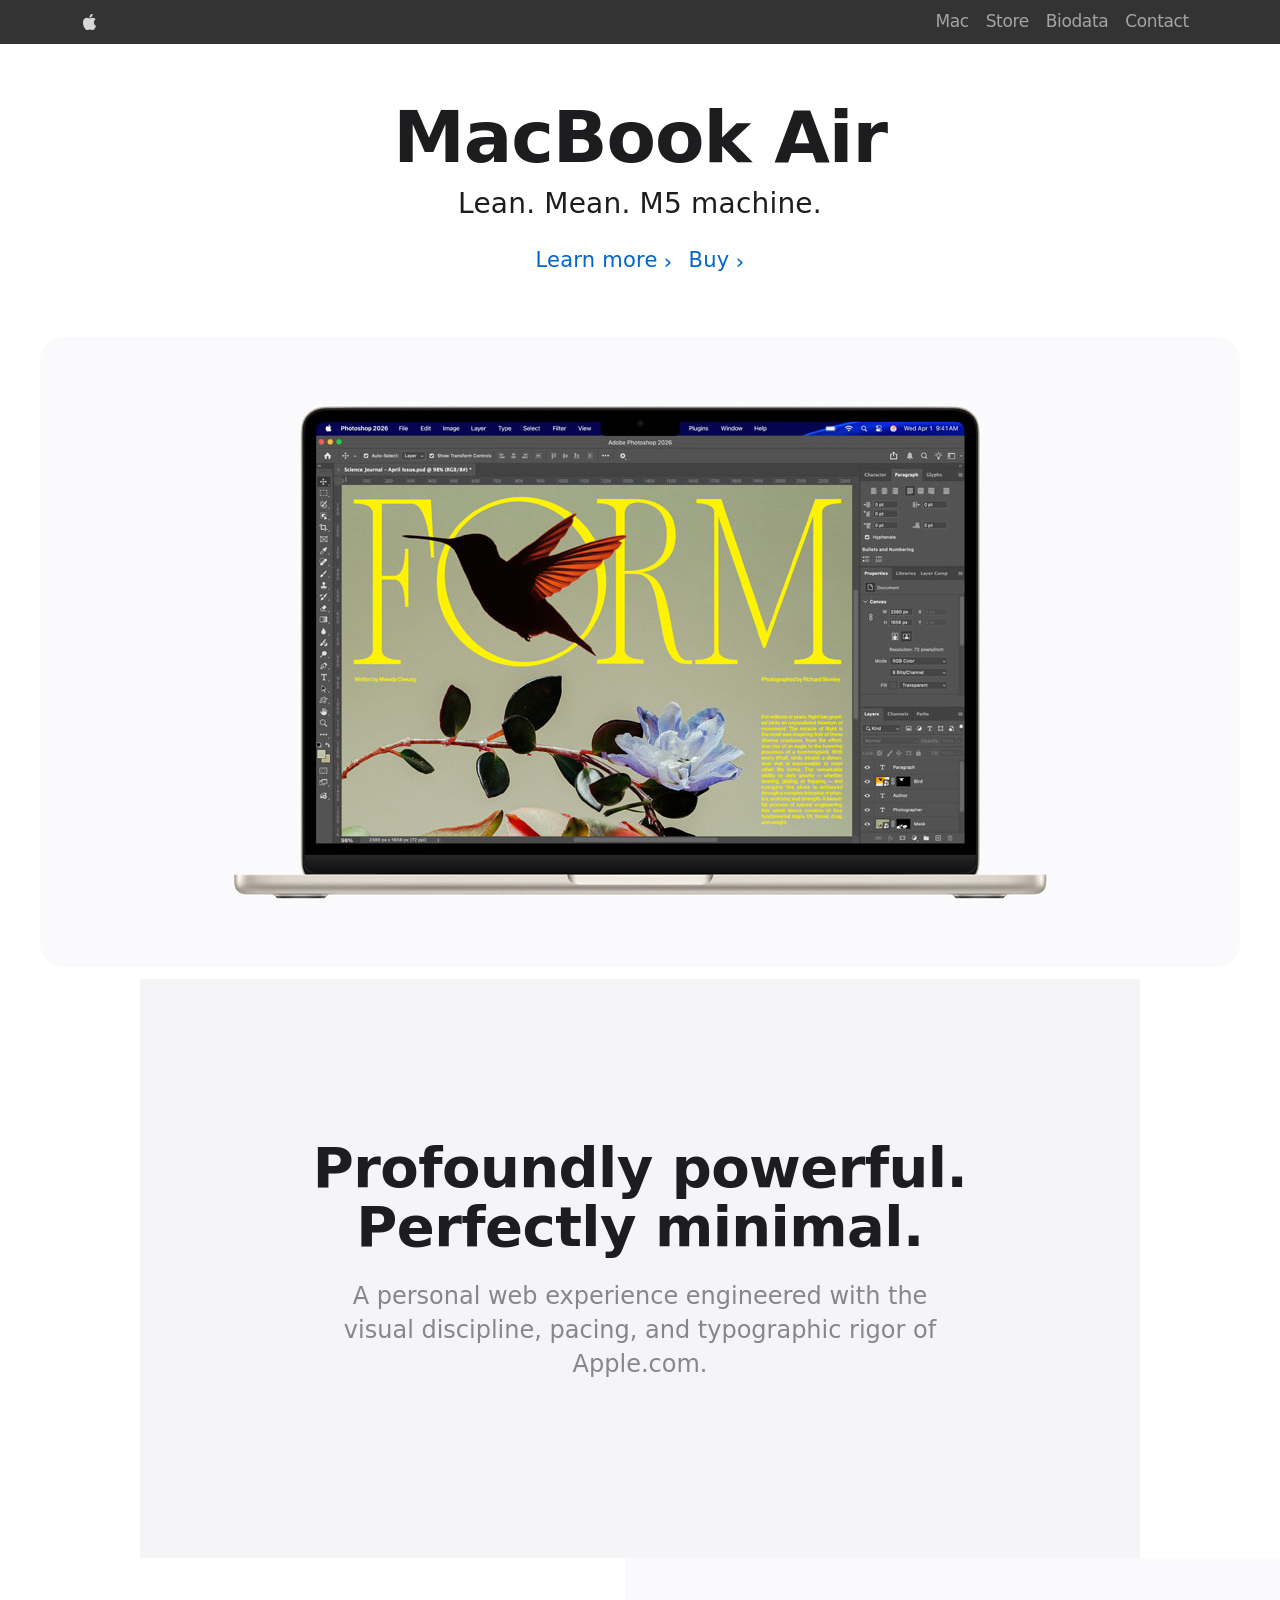
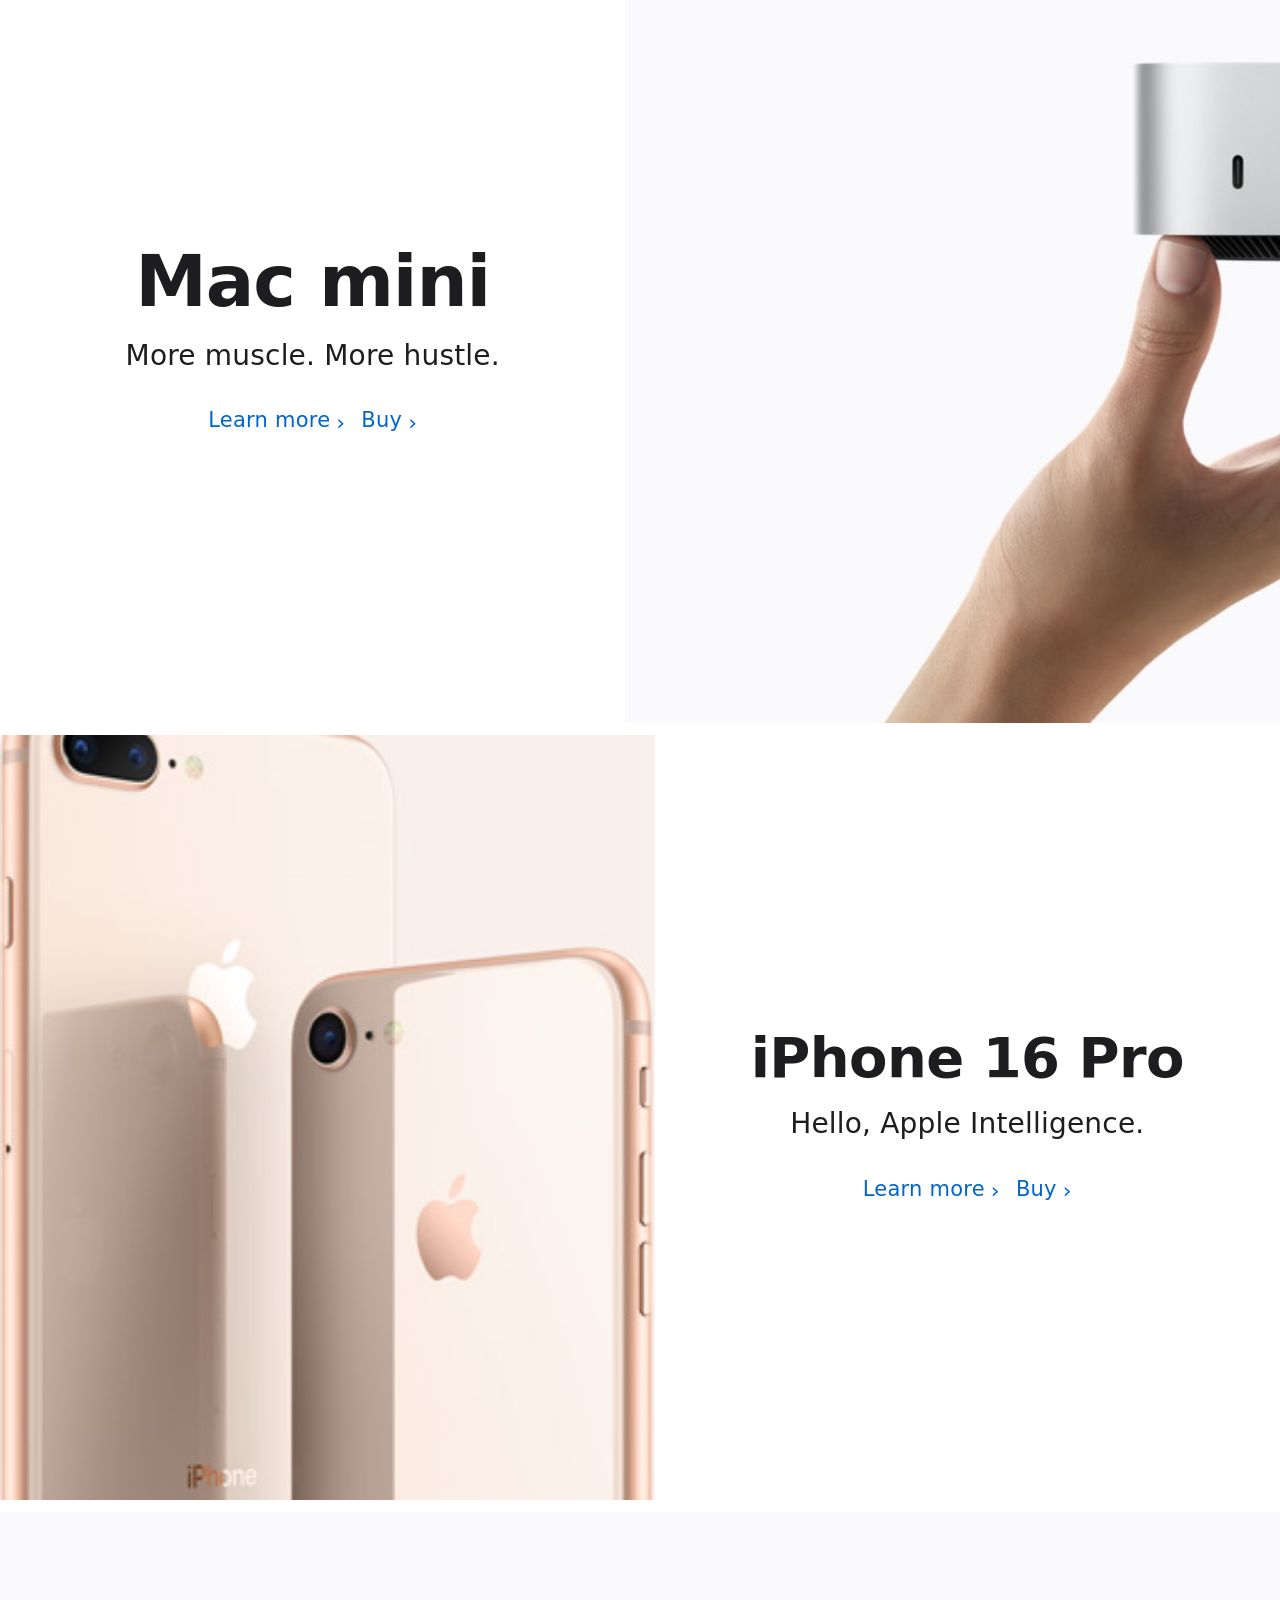
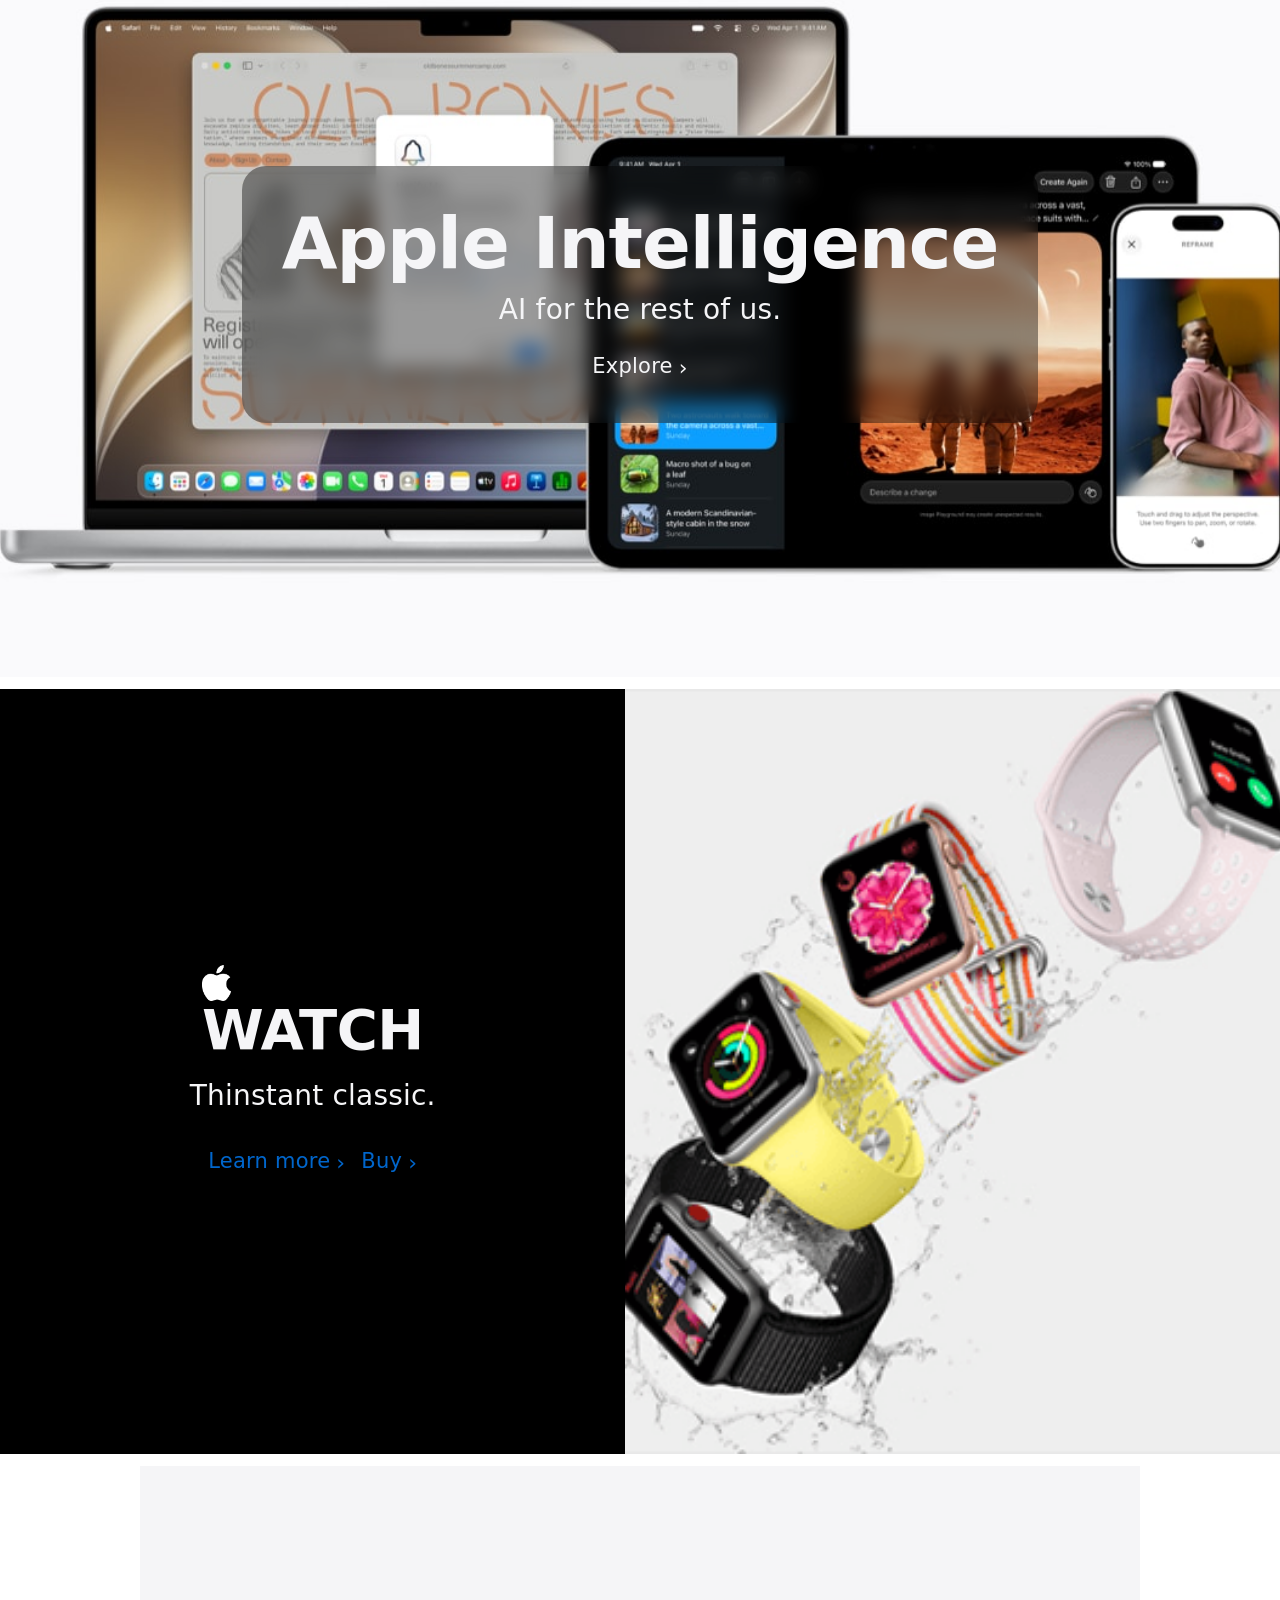
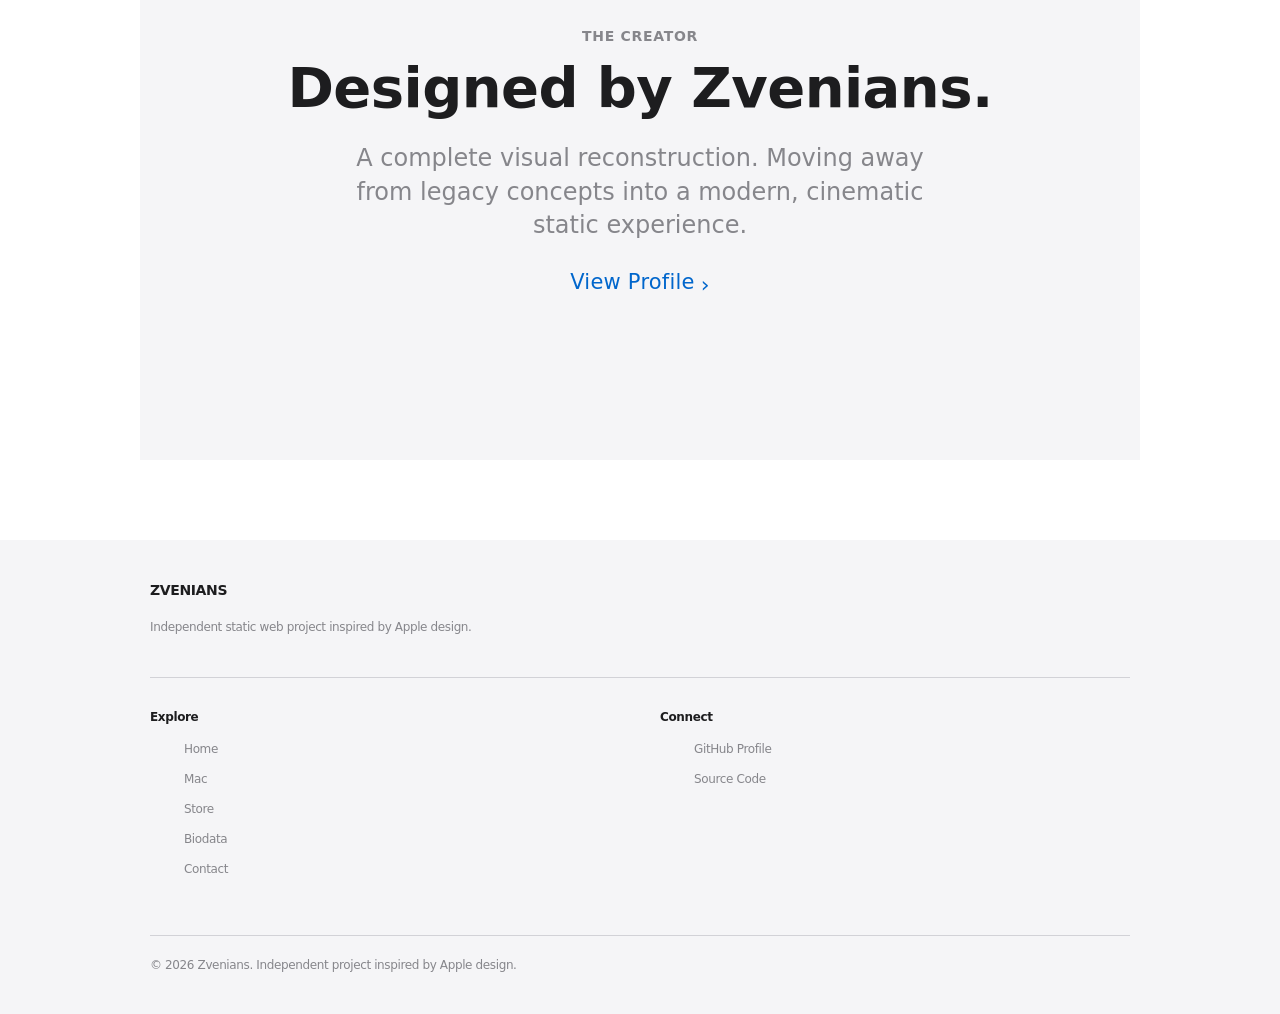
==== commit c8417606: "Modernize Apple-inspired UI with Bootstrap 5.3.8" ====
--- a/index.html
+++ b/index.html
@@ -7,27 +7,30 @@
     <meta name="description" content="Zvenians: An independent personal student project inspired by Apple's visual design language.">
     <meta name="theme-color" content="#ffffff">
     <link rel="icon" href="assets/images/applelogo.png">
+    <link href="https://cdn.jsdelivr.net/npm/bootstrap@5.3.8/dist/css/bootstrap.min.css" rel="stylesheet" integrity="sha384-sRIl4kxILFvY47J16cr9ZwB07vP4J8+LH7qKQnuqkuIAvNWLzeN8tE5YBujZqJLB" crossorigin="anonymous">
     <link rel="stylesheet" href="css/styles.css">
 </head>
 <body class="theme-white">
-    <nav class="global-nav">
-        <div class="global-nav-content">
+    <nav class="navbar navbar-expand-lg global-nav" data-bs-theme="dark" aria-label="Primary navigation">
+        <div class="container-xl">
             <a href="index.html" class="global-nav-brand" aria-label="Home">
                 <img src="assets/images/applelogo.png" alt="Apple Logo">
             </a>
-            <button class="mobile-nav-toggle" aria-label="Toggle navigation">
-                <svg viewBox="0 0 24 24"><path d="M3 18h18v-2H3v2zm0-5h18v-2H3v2zm0-7v2h18V6H3z"/></svg>
+            <button class="navbar-toggler" type="button" data-bs-toggle="collapse" data-bs-target="#primaryNav" aria-controls="primaryNav" aria-expanded="false" aria-label="Toggle navigation">
+                <span class="nav-menu-icon"></span>
             </button>
-            <div class="global-nav-links">
-                <a href="mac.html">Mac</a>
-                <a href="store.html">Store</a>
-                <a href="biodata.html">Biodata</a>
-                <a href="contact_us.html">Contact</a>
+            <div class="collapse navbar-collapse justify-content-end" id="primaryNav">
+                <div class="navbar-nav align-items-lg-center">
+                    <a class="nav-link" href="mac.html">Mac</a>
+                    <a class="nav-link" href="store.html">Store</a>
+                    <a class="nav-link" href="biodata.html">Biodata</a>
+                    <a class="nav-link" href="contact_us.html">Contact</a>
+                </div>
             </div>
         </div>
     </nav>
 
-    <main style="padding-top: var(--nav-height);">
+    <main>
         
         <!-- 01 HERO: Option C - Text Top, Transparent Isolated Image Bottom -->
         <section class="hero-isolated theme-white">
@@ -41,7 +44,7 @@
             </div>
             <div class="hero-isolated-media">
                 <!-- Using a transparent cutout image to ensure 0 overlap and perfect composition -->
-                <img src="assets/images/macbook-air-m5-transparent.jpg" alt="MacBook Air M5">
+                <img src="assets/images/macbook-air-m5.jpg" alt="MacBook Air M5">
             </div>
         </section>
 
@@ -158,6 +161,6 @@
             </div>
         </div>
     </footer>
-    <script src="js/script.js"></script>
+    <script src="https://cdn.jsdelivr.net/npm/bootstrap@5.3.8/dist/js/bootstrap.bundle.min.js" integrity="sha384-FKyoEForCGlyvwx9Hj09JcYn3nv7wiPVlz7YYwJrWVcXK/BmnVDxM+D2scQbITxI" crossorigin="anonymous"></script>
 </body>
 </html>
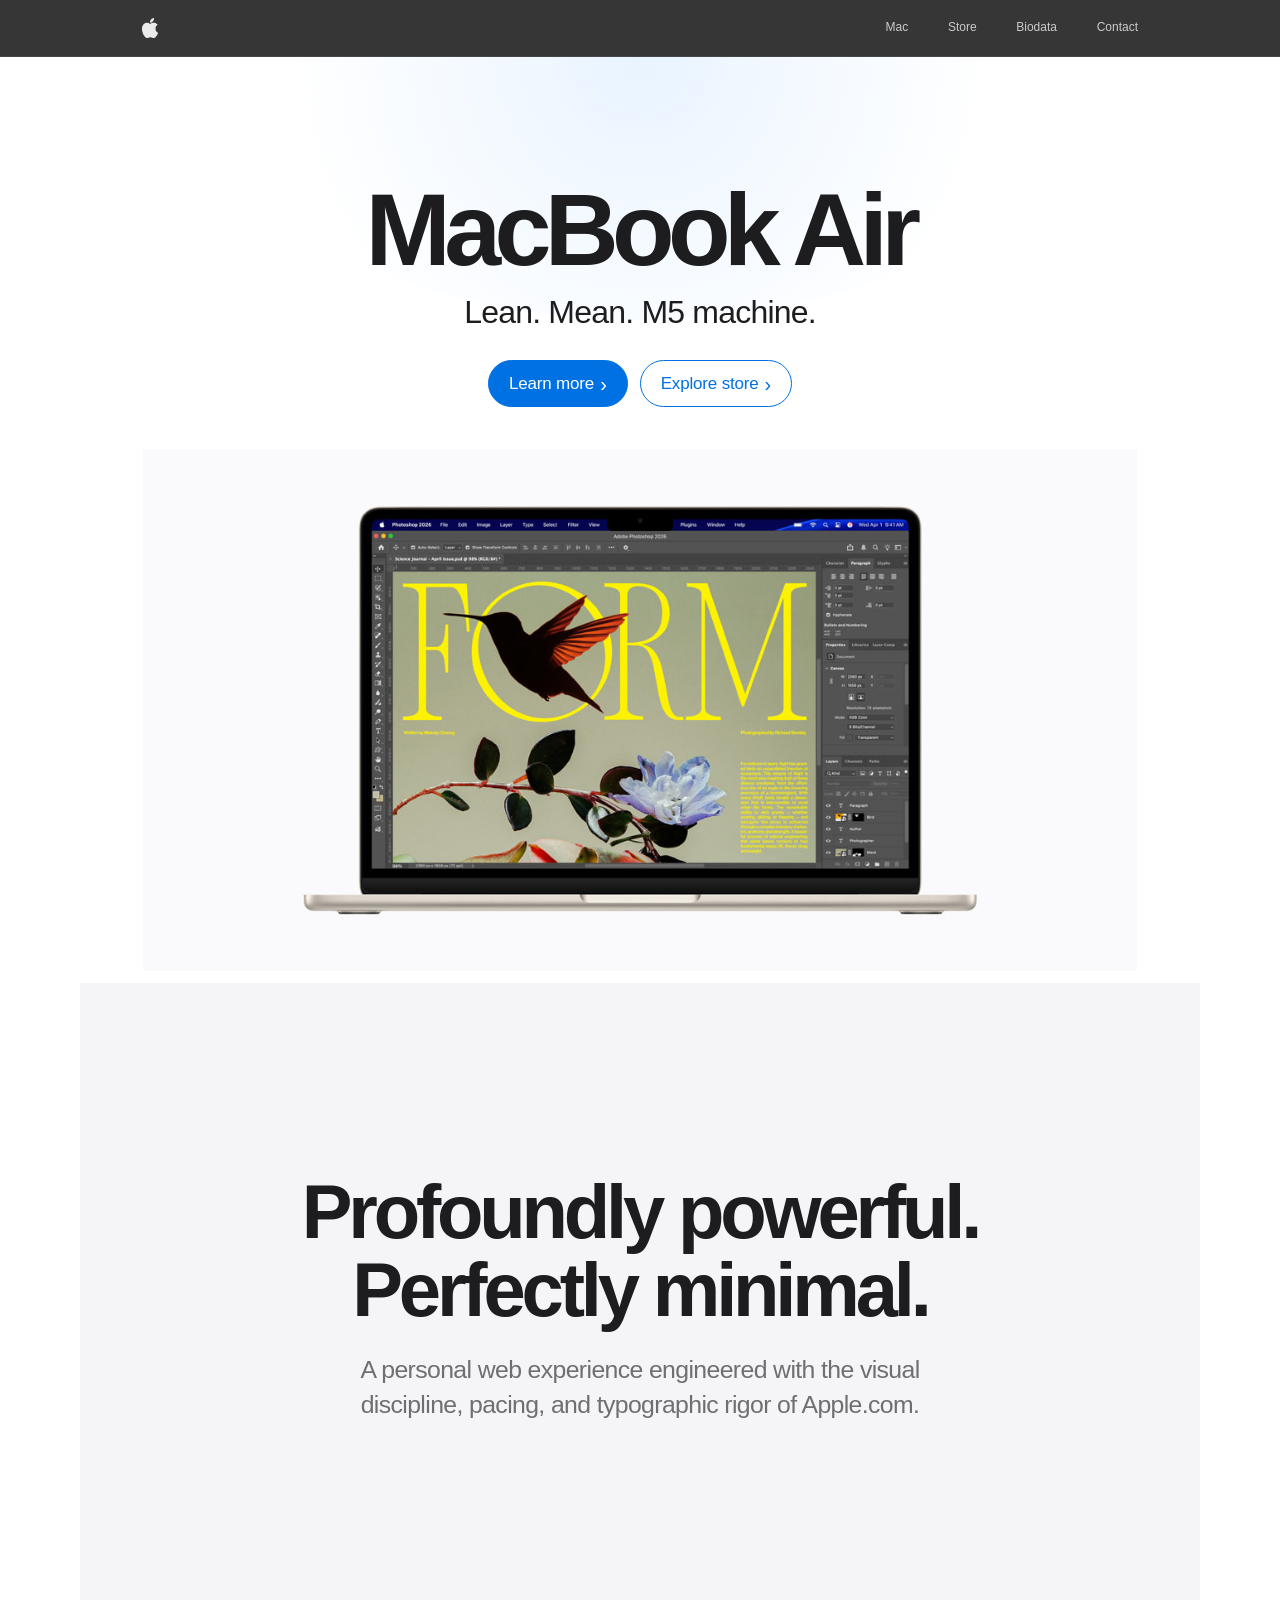
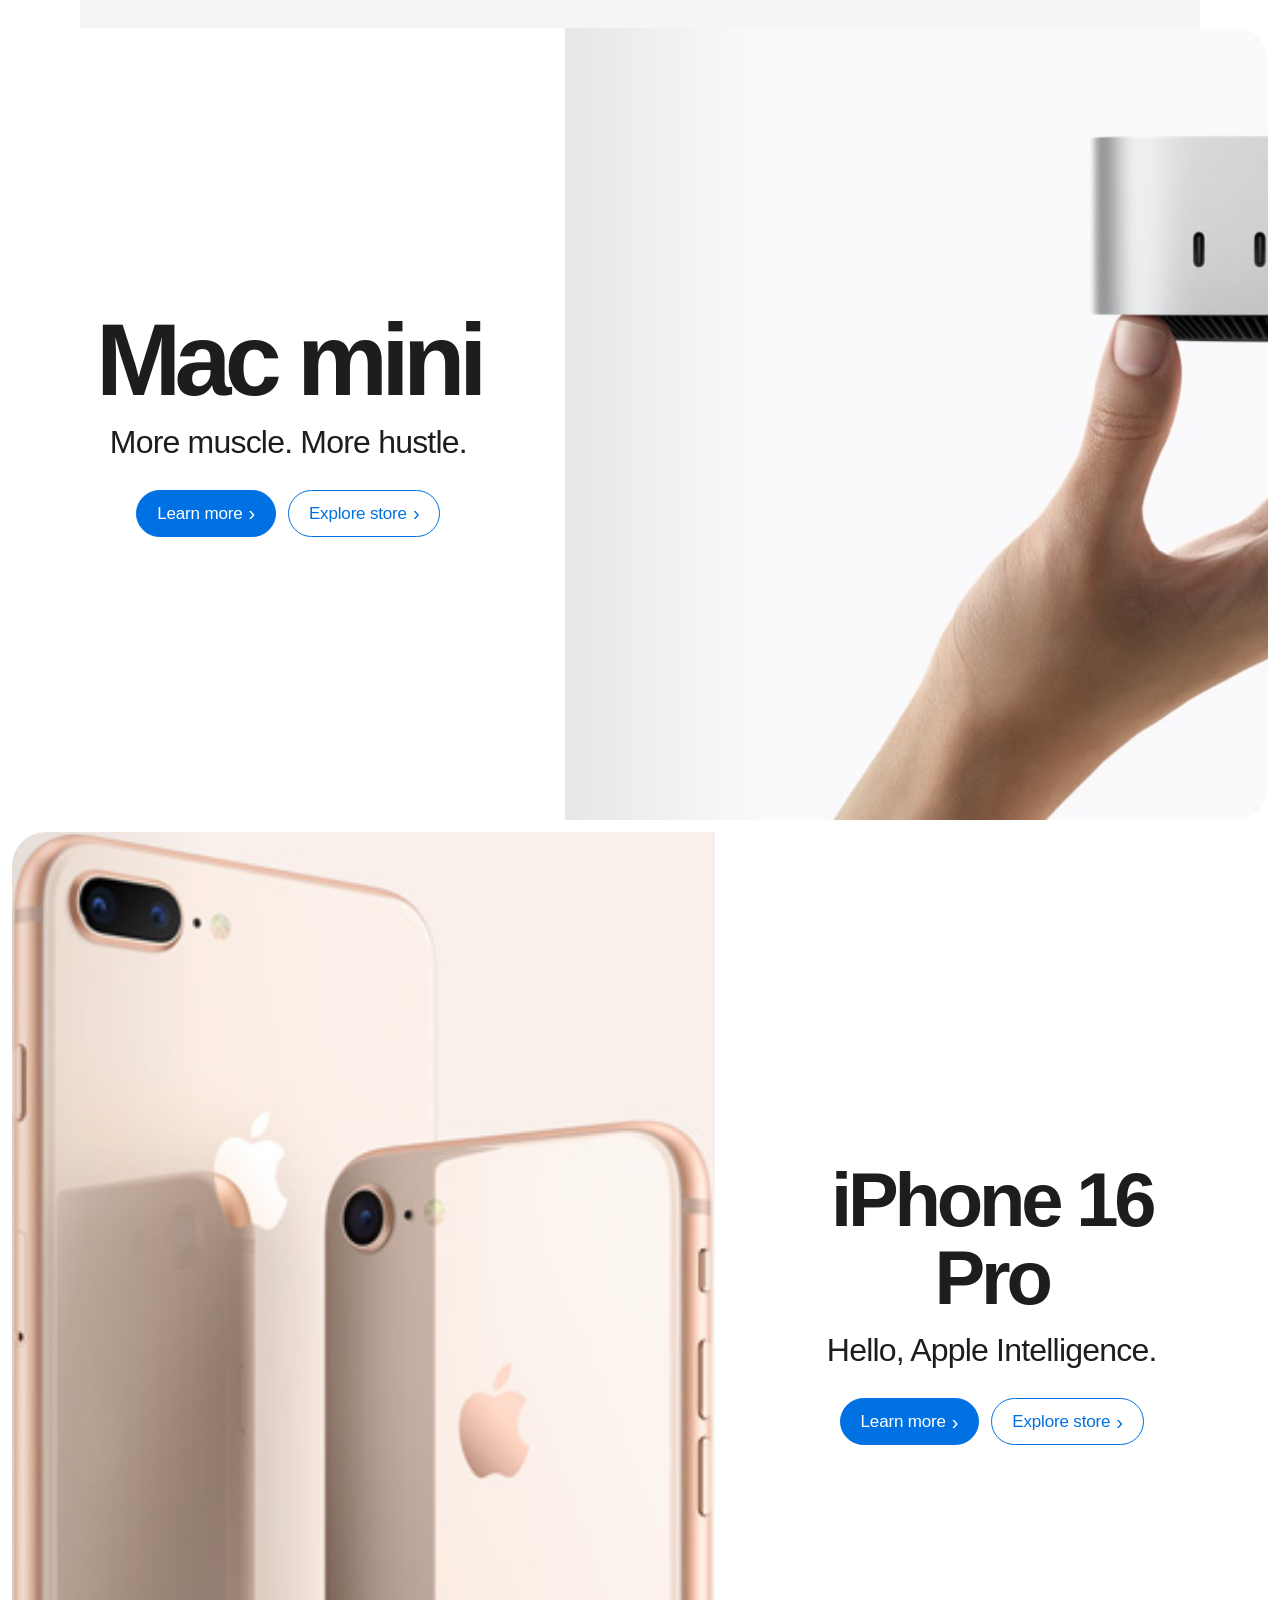
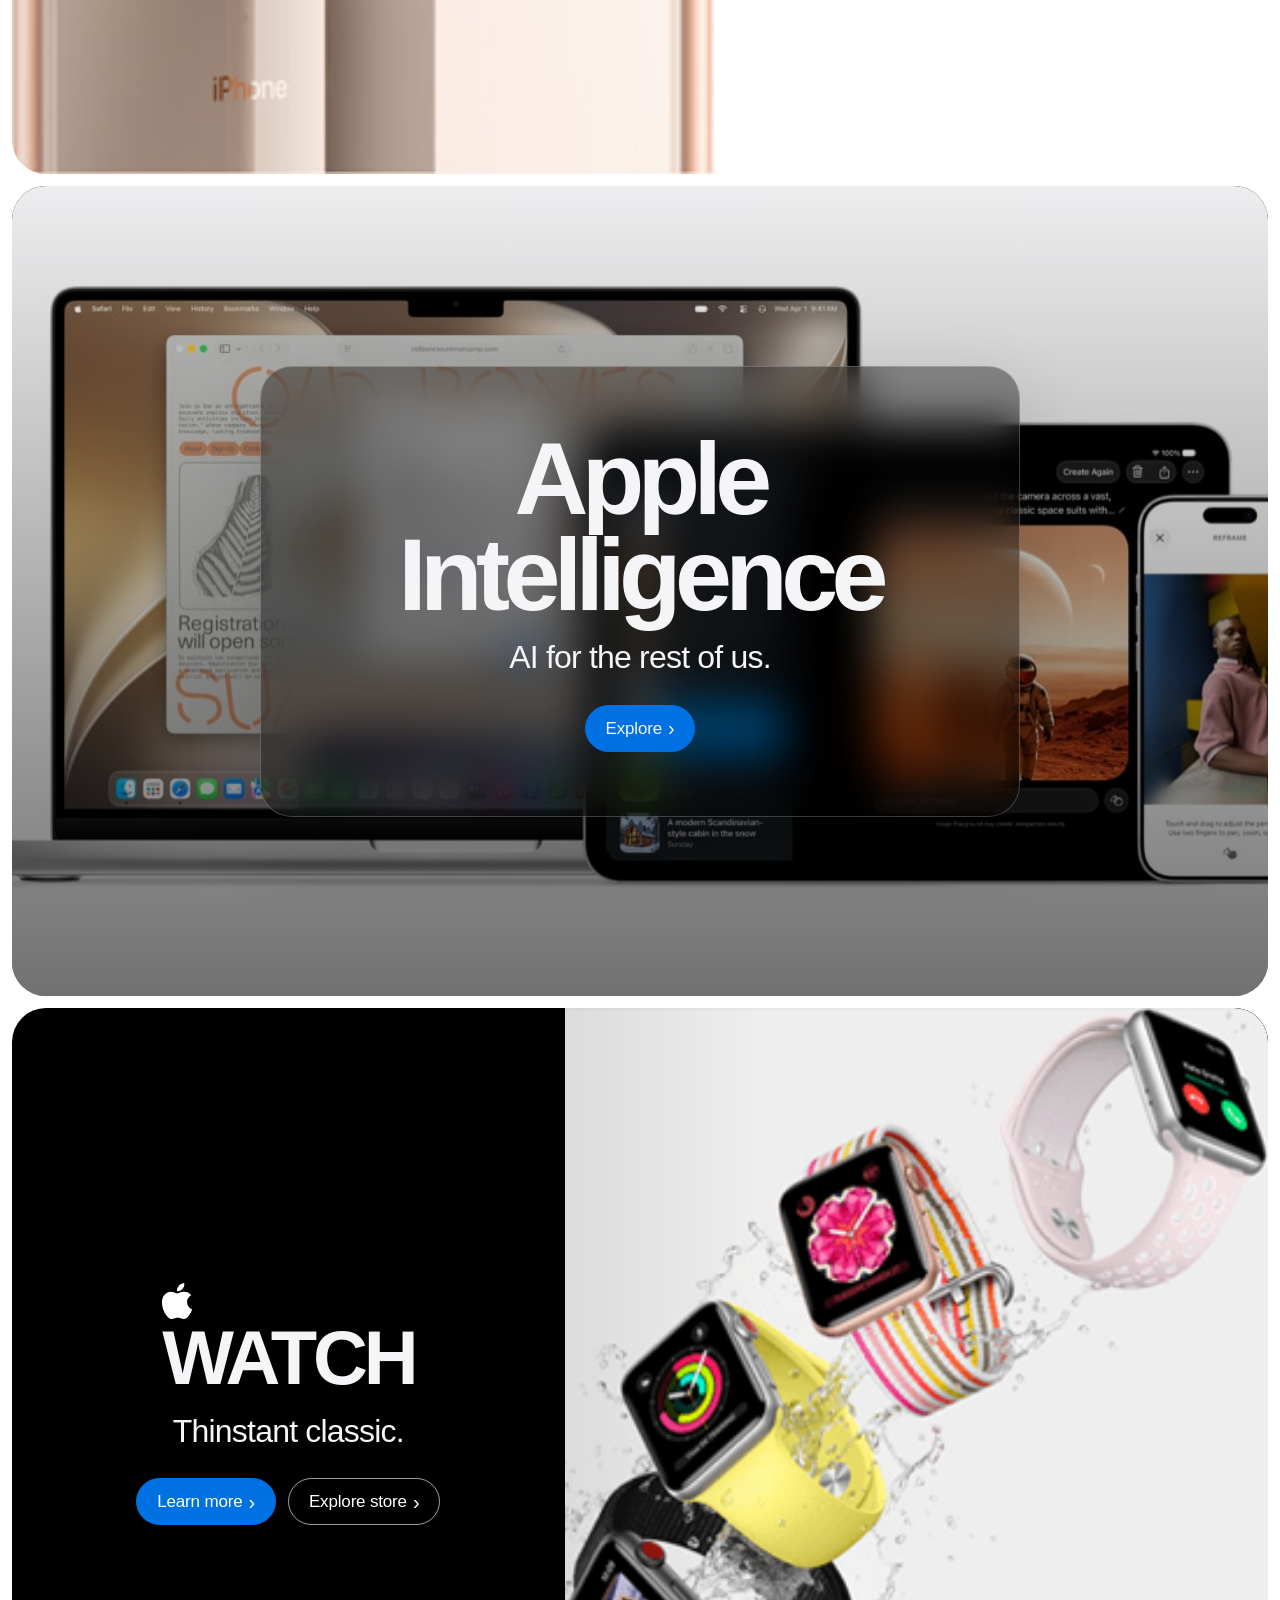
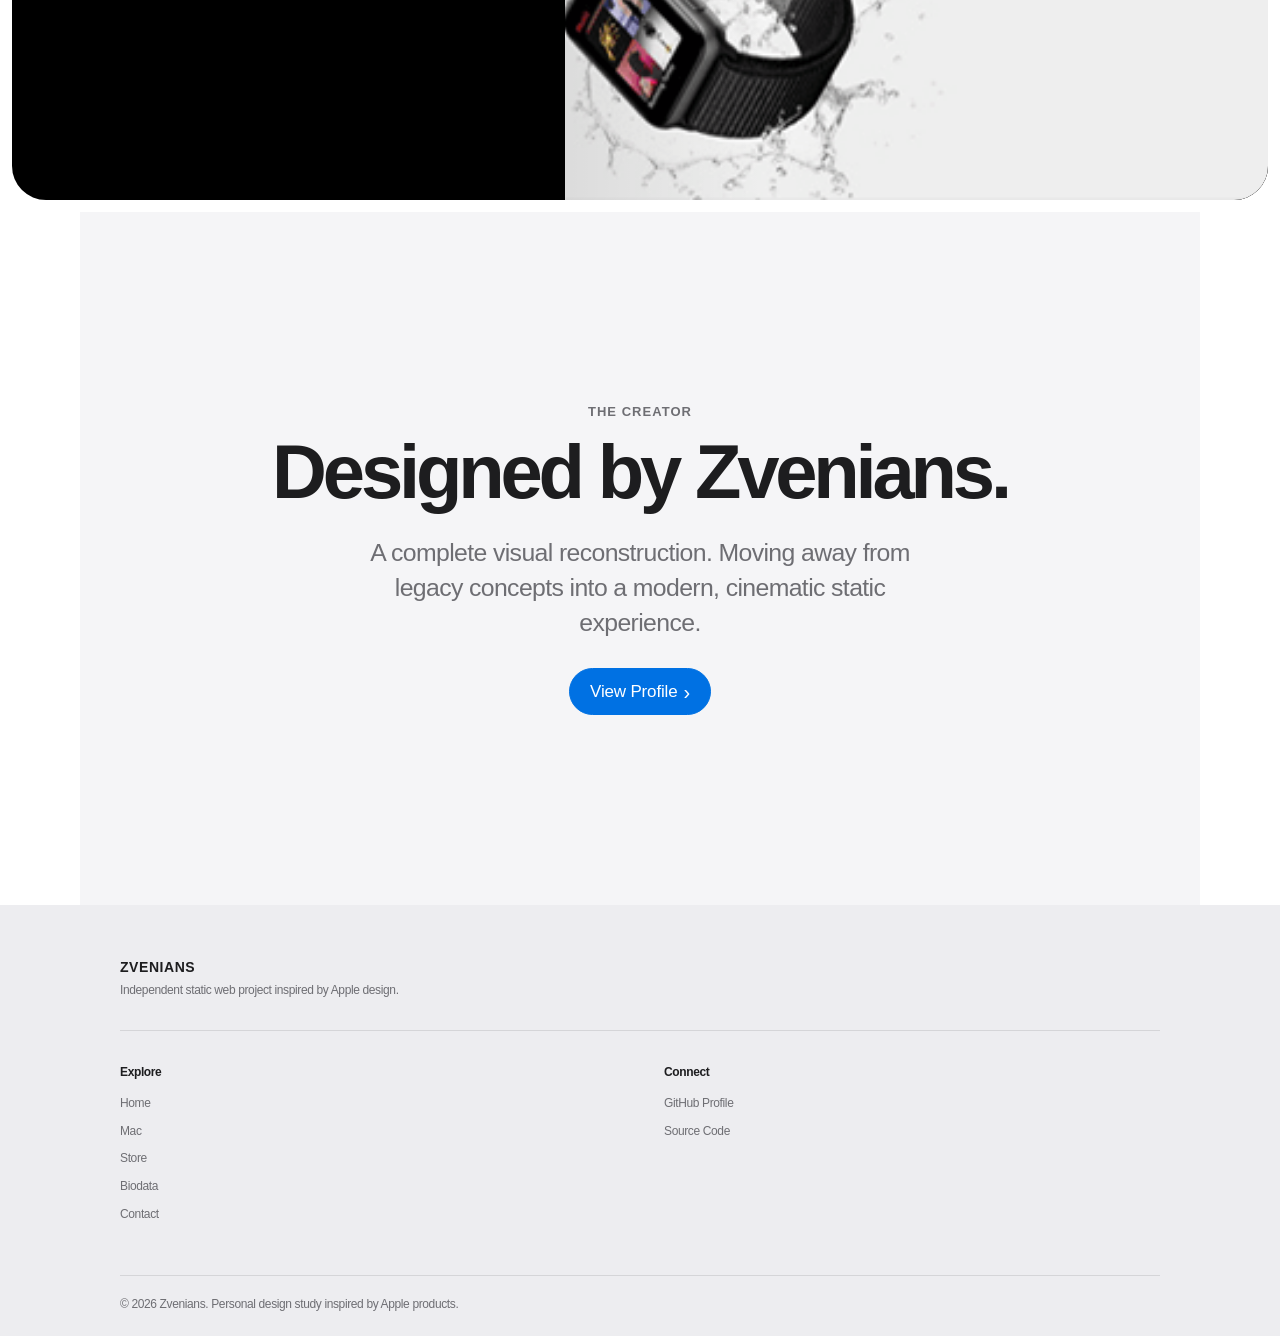
==== commit c9243217: "docs: clarify educational portfolio wording and navigation labels" ====
--- a/index.html
+++ b/index.html
@@ -4,7 +4,7 @@
     <meta charset="utf-8">
     <meta name="viewport" content="width=device-width, initial-scale=1.0">
     <title>Zvenians - Apple Inspired Portfolio</title>
-    <meta name="description" content="Zvenians: An independent personal student project inspired by Apple's visual design language.">
+    <meta name="description" content="Zvenians: A personal web design study inspired by Apple's visual design language.">
     <meta name="theme-color" content="#ffffff">
     <link rel="icon" href="assets/images/applelogo.png">
     <link href="https://cdn.jsdelivr.net/npm/bootstrap@5.3.8/dist/css/bootstrap.min.css" rel="stylesheet" integrity="sha384-sRIl4kxILFvY47J16cr9ZwB07vP4J8+LH7qKQnuqkuIAvNWLzeN8tE5YBujZqJLB" crossorigin="anonymous">
@@ -39,11 +39,11 @@
                 <h3 class="typography-hero-subhead">Lean. Mean. M5 machine.</h3>
                 <div class="cta-group">
                     <a href="mac.html" class="apple-link apple-link-large">Learn more</a>
-                    <a href="store.html" class="apple-link apple-link-large">Buy</a>
+                    <a href="store.html" class="apple-link apple-link-large">Explore store</a>
                 </div>
             </div>
             <div class="hero-isolated-media">
-                <!-- Using a transparent cutout image to ensure 0 overlap and perfect composition -->
+                <!-- Product image -->
                 <img src="assets/images/macbook-air-m5.jpg" alt="MacBook Air M5">
             </div>
         </section>
@@ -63,7 +63,7 @@
                 <h3 class="typography-hero-subhead">More muscle. More hustle.</h3>
                 <div class="cta-group">
                     <a href="mac.html" class="apple-link apple-link-large">Learn more</a>
-                    <a href="store.html" class="apple-link apple-link-large">Buy</a>
+                    <a href="store.html" class="apple-link apple-link-large">Explore store</a>
                 </div>
             </div>
             <div class="hero-split-media" style="background-color: var(--bg-light);">
@@ -78,7 +78,7 @@
                 <h3 class="typography-hero-subhead">Hello, Apple Intelligence.</h3>
                 <div class="cta-group">
                     <a href="store.html" class="apple-link apple-link-large">Learn more</a>
-                    <a href="store.html" class="apple-link apple-link-large">Buy</a>
+                    <a href="store.html" class="apple-link apple-link-large">Explore store</a>
                 </div>
             </div>
             <div class="hero-split-media">
@@ -107,7 +107,7 @@
                 <h3 class="typography-hero-subhead">Thinstant classic.</h3>
                 <div class="cta-group">
                     <a href="store.html" class="apple-link apple-link-large">Learn more</a>
-                    <a href="store.html" class="apple-link apple-link-large">Buy</a>
+                    <a href="store.html" class="apple-link apple-link-large">Explore store</a>
                 </div>
             </div>
             <div class="hero-split-media">
@@ -157,7 +157,7 @@
             </div>
             
             <div class="footer-bottom">
-                <div>&copy; 2026 Zvenians. Independent project inspired by Apple design.</div>
+                <div>&copy; 2026 Zvenians. Personal design study inspired by Apple products.</div>
             </div>
         </div>
     </footer>
--- a/css/styles.css
+++ b/css/styles.css
@@ -1,517 +1,460 @@
 :root {
-  --nav-height: 44px;
-  --apple-blue: #0066cc;
+  --nav-height: 56px;
+  --apple-blue: #0071e3;
   --apple-blue-hover: #0077ed;
-  --bg-dark: #000000;
+  --bg-dark: #000;
   --bg-light: #f5f5f7;
-  --bg-white: #ffffff;
+  --bg-white: #fff;
   --text-dark: #1d1d1f;
   --text-light: #f5f5f7;
-  --text-gray: #86868b;
-  --border-light: #d2d2d7;
-
-  --font-family: -apple-system, BlinkMacSystemFont, "SF Pro Display", "SF Pro Text", "Helvetica Neue", Helvetica, Arial, sans-serif;
-}
-
-*, *::before, *::after {
-  box-sizing: border-box;
+  --text-gray: #6e6e73;
+  --border-light: rgba(0, 0, 0, 0.1);
+  --shadow-sm: 0 12px 32px rgba(0, 0, 0, 0.06);
+  --shadow-lg: 0 28px 80px rgba(0, 0, 0, 0.14);
+  --radius-lg: 34px;
+  --radius-md: 24px;
+  --font-family: -apple-system, BlinkMacSystemFont, "SF Pro Display", "SF Pro Text", "Helvetica Neue", Arial, sans-serif;
+}
+
+*, *::before, *::after { box-sizing: border-box; }
+html { scroll-behavior: smooth; background: var(--bg-light); }
+body {
+  min-width: 320px;
   margin: 0;
-  padding: 0;
-}
-
-html {
+  overflow-x: hidden;
+  background: var(--bg-light);
+  color: var(--text-dark);
   font-family: var(--font-family);
   font-size: 17px;
   line-height: 1.47059;
   letter-spacing: -0.022em;
-  font-weight: 400;
   -webkit-font-smoothing: antialiased;
   -moz-osx-font-smoothing: grayscale;
-  background-color: var(--bg-dark);
-}
-
-body {
-  background-color: var(--bg-light);
-  color: var(--text-dark);
-  overflow-x: hidden;
-}
-
-a {
-  text-decoration: none;
-  color: inherit;
-}
-
-img {
-  max-width: 100%;
-  height: auto;
-  display: block;
-}
-
-/* Nav */
+}
+body::selection { background: rgba(0, 113, 227, 0.18); }
+a { color: inherit; text-decoration: none; }
+img { display: block; max-width: 100%; height: auto; }
+main { padding-top: var(--nav-height); }
+
+/* Bootstrap navigation, tuned to Apple's compact rhythm */
 .global-nav {
   position: fixed;
-  top: 0;
-  left: 0;
-  width: 100%;
-  height: var(--nav-height);
-  background-color: rgba(0, 0, 0, 0.8);
-  backdrop-filter: saturate(180%) blur(20px);
-  -webkit-backdrop-filter: saturate(180%) blur(20px);
-  z-index: 9999;
-}
-.global-nav-content {
-  max-width: 1000px;
-  margin: 0 auto;
-  padding: 0 16px;
-  height: 100%;
-  display: flex;
-  justify-content: space-between;
-  align-items: center;
-}
+  inset: 0 0 auto;
+  z-index: 1030;
+  min-height: var(--nav-height);
+  padding: 0;
+  border-bottom: 1px solid rgba(255, 255, 255, 0.08);
+  background: rgba(22, 22, 23, 0.86);
+  backdrop-filter: saturate(180%) blur(22px);
+  -webkit-backdrop-filter: saturate(180%) blur(22px);
+}
+.global-nav.nav-light { border-bottom-color: var(--border-light); background: rgba(250, 250, 252, 0.86); }
+.global-nav .container-xl { min-height: var(--nav-height); max-width: 1040px; padding-inline: 22px; }
+.global-nav-brand { display: inline-flex; align-items: center; padding: 0.75rem 0; }
 .global-nav-brand img {
-  height: 16px;
-  width: auto;
-  display: block;
+  width: 16px;
+  height: 20px;
+  object-fit: contain;
   filter: brightness(0) invert(1);
-  opacity: 0.8;
-  transition: opacity 0.3s;
-}
-.global-nav-brand:hover img {
-  opacity: 1;
-}
-.global-nav-links {
-  display: flex;
-  gap: 32px;
-  align-items: center;
-  height: 100%;
-}
-.global-nav-links a {
-  color: #f5f5f7;
+  opacity: 0.9;
+  transition: opacity 180ms ease, transform 180ms ease;
+}
+.nav-light .global-nav-brand img { filter: brightness(0); }
+.global-nav-brand:hover img { opacity: 1; transform: translateY(-1px); }
+.global-nav .navbar-nav { gap: clamp(1rem, 3.1vw, 2.55rem); }
+.global-nav .nav-link {
+  position: relative;
+  padding: 1.1rem 0 !important;
+  color: rgba(245, 245, 247, 0.78);
   font-size: 12px;
   font-weight: 400;
-  letter-spacing: -0.01em;
-  opacity: 0.8;
-  transition: opacity 0.3s;
-}
-.global-nav-links a:hover {
-  opacity: 1;
-}
-.mobile-nav-toggle {
-  display: none;
-  background: none;
-  border: none;
-  color: #f5f5f7;
-  padding: 8px;
-  cursor: pointer;
-  opacity: 0.8;
-}
-.mobile-nav-toggle svg {
+  letter-spacing: 0;
+  transition: color 180ms ease;
+}
+.nav-light .nav-link { color: rgba(29, 29, 31, 0.72); }
+.global-nav .nav-link::after {
+  position: absolute;
+  right: 0;
+  bottom: 8px;
+  left: 0;
+  height: 2px;
+  border-radius: 2px;
+  background: currentColor;
+  content: "";
+  opacity: 0;
+  transform: scaleX(0.4);
+  transition: opacity 180ms ease, transform 180ms ease;
+}
+.global-nav .nav-link:hover, .global-nav .nav-link.active { color: #fff; }
+.nav-light .nav-link:hover, .nav-light .nav-link.active { color: var(--text-dark); }
+.global-nav .nav-link.active::after { opacity: 0.9; transform: scaleX(1); }
+.global-nav .navbar-toggler { width: 38px; height: 38px; padding: 0; border: 0; border-radius: 50%; box-shadow: none; }
+.nav-menu-icon, .nav-menu-icon::before, .nav-menu-icon::after {
+  display: block;
   width: 16px;
-  height: 16px;
-  fill: currentColor;
-}
-@media (max-width: 768px) {
-  .global-nav-links { display: none; }
-  .mobile-nav-toggle { display: block; }
-}
-
-/* Typography Hierarchy */
+  height: 1px;
+  margin: auto;
+  background: #f5f5f7;
+  content: "";
+  transition: transform 180ms ease;
+}
+.nav-light .nav-menu-icon, .nav-light .nav-menu-icon::before, .nav-light .nav-menu-icon::after { background: var(--text-dark); }
+.nav-menu-icon::before { transform: translateY(-5px); }
+.nav-menu-icon::after { transform: translateY(4px); }
+.navbar-toggler[aria-expanded="true"] .nav-menu-icon { background: transparent; }
+.navbar-toggler[aria-expanded="true"] .nav-menu-icon::before { transform: translateY(0) rotate(45deg); }
+.navbar-toggler[aria-expanded="true"] .nav-menu-icon::after { transform: translateY(-1px) rotate(-45deg); }
+
+/* Type system */
 .typography-hero-headline {
-  font-size: clamp(48px, 6vw, 72px);
-  line-height: 1.05;
-  font-weight: 600;
-  letter-spacing: -0.015em;
-}
-
+  margin: 0;
+  font-size: clamp(3.5rem, 8vw, 6.6rem);
+  font-weight: 650;
+  line-height: 0.94;
+  letter-spacing: -0.065em;
+}
 .typography-hero-subhead {
-  font-size: clamp(21px, 3vw, 28px);
-  line-height: 1.15;
-  font-weight: 400;
-  letter-spacing: 0.007em;
-  margin-top: 12px;
-}
-
+  margin: 16px 0 0;
+  font-size: clamp(1.35rem, 3vw, 2rem);
+  font-weight: 450;
+  line-height: 1.18;
+  letter-spacing: -0.025em;
+}
 .typography-section-title {
-  font-size: clamp(36px, 5vw, 56px);
-  line-height: 1.05;
-  font-weight: 600;
-  letter-spacing: -0.01em;
-}
-
+  margin: 0;
+  font-size: clamp(2.5rem, 6vw, 4.75rem);
+  font-weight: 650;
+  line-height: 1.02;
+  letter-spacing: -0.055em;
+}
 .typography-eyebrow {
-  font-size: 14px;
-  font-weight: 600;
-  letter-spacing: 0.05em;
-  text-transform: uppercase;
+  display: block;
   margin-bottom: 12px;
   color: var(--text-gray);
-  display: block;
-}
-
+  font-size: 13px;
+  font-weight: 650;
+  letter-spacing: 0.08em;
+  text-transform: uppercase;
+}
 .typography-intro {
-  font-size: clamp(19px, 3vw, 24px);
-  line-height: 1.4;
+  color: var(--text-gray);
+  font-size: clamp(1.15rem, 2.3vw, 1.55rem);
   font-weight: 400;
-  letter-spacing: 0;
-  color: var(--text-gray);
-}
-
-/* CTA Links */
-.cta-group {
-  display: flex;
-  justify-content: center;
-  align-items: center;
-  gap: 16px;
-  margin-top: 24px;
-}
-.apple-link {
-  color: var(--apple-blue);
-  font-size: 19px;
-  font-weight: 400;
-  letter-spacing: 0.011em;
+  line-height: 1.42;
+  letter-spacing: -0.025em;
+}
+
+/* Calls to action */
+.cta-group { display: flex; flex-wrap: wrap; align-items: center; justify-content: center; gap: 12px; margin-top: 28px; }
+.apple-link, .cta-button {
   display: inline-flex;
   align-items: center;
-}
-.apple-link:hover {
-  text-decoration: underline;
-}
-.apple-link::after {
-  content: '›';
-  font-size: 22px;
-  margin-left: 6px;
+  justify-content: center;
+  min-height: 44px;
+  padding: 10px 20px;
+  border: 1px solid var(--apple-blue);
+  border-radius: 980px;
+  background: var(--apple-blue);
+  color: #fff;
+  font-size: 16px;
+  font-weight: 500;
+  letter-spacing: -0.01em;
+  transition: background 180ms ease, border-color 180ms ease, color 180ms ease, transform 180ms ease, box-shadow 180ms ease;
+}
+.apple-link::after { content: "›"; margin-left: 6px; font-size: 20px; line-height: 1; }
+.cta-group .apple-link:nth-child(2) { background: transparent; color: var(--apple-blue); }
+.theme-dark .cta-group .apple-link:nth-child(2) { border-color: rgba(255, 255, 255, 0.62); color: #fff; }
+.apple-link:hover, .cta-button:hover {
+  border-color: var(--apple-blue-hover);
+  background: var(--apple-blue-hover);
+  color: #fff;
+  box-shadow: 0 10px 24px rgba(0, 113, 227, 0.2);
+  transform: translateY(-2px);
+}
+.cta-group .apple-link:nth-child(2):hover { background: rgba(0, 113, 227, 0.08); color: var(--apple-blue-hover); box-shadow: none; }
+.apple-link-large { font-size: 17px; }
+
+/* Themes */
+.theme-dark { background: var(--bg-dark); color: var(--text-light); }
+.theme-light { background: var(--bg-light); color: var(--text-dark); }
+.theme-white { background: var(--bg-white); color: var(--text-dark); }
+
+/* Main campaign compositions */
+.hero-isolated {
   position: relative;
-  top: 1px;
-}
-.apple-link-large {
-  font-size: 21px;
-}
-
-/* Themes */
-.theme-dark {
-  background-color: var(--bg-dark);
-  color: var(--text-light);
-}
-.theme-dark .typography-hero-subhead {
-  color: var(--text-light);
-}
-.theme-light {
-  background-color: var(--bg-light);
-  color: var(--text-dark);
-}
-.theme-white {
-  background-color: var(--bg-white);
-  color: var(--text-dark);
-}
-
-/* NEW COMPOSITION: Hero Split (Guarantees no text collision) */
+  display: flex;
+  min-height: calc(100svh - var(--nav-height));
+  margin: 0 12px 12px;
+  padding: clamp(76px, 10vw, 126px) 24px 0;
+  overflow: hidden;
+  border-radius: var(--radius-lg);
+  flex-direction: column;
+  align-items: center;
+  justify-content: space-between;
+}
+.hero-isolated::before {
+  position: absolute;
+  top: -28%;
+  left: 50%;
+  width: min(900px, 92vw);
+  height: 520px;
+  border-radius: 50%;
+  background: radial-gradient(circle, rgba(99, 176, 255, 0.14), transparent 67%);
+  content: "";
+  pointer-events: none;
+  transform: translateX(-50%);
+}
+.hero-isolated-copy { position: relative; z-index: 2; width: min(850px, 100%); margin: 0 auto 42px; text-align: center; }
+.hero-isolated-media { position: relative; z-index: 1; width: min(1220px, 100%); margin-inline: auto; overflow: hidden; border-radius: 28px 28px 0 0; }
+.hero-isolated-media img {
+  width: 100%;
+  max-height: 58svh;
+  object-fit: contain;
+  object-position: center bottom;
+  transition: transform 900ms cubic-bezier(0.16, 1, 0.3, 1);
+}
+.hero-isolated:hover .hero-isolated-media img { transform: scale(1.012); }
 .hero-split {
+  display: grid;
+  min-height: min(860px, 88svh);
+  margin: 0 12px 12px;
+  overflow: hidden;
+  border-radius: var(--radius-lg);
+  grid-template-columns: minmax(340px, 0.88fr) minmax(0, 1.12fr);
+}
+.hero-split.reversed { grid-template-columns: minmax(0, 1.12fr) minmax(340px, 0.88fr); }
+.hero-split-copy {
+  position: relative;
+  z-index: 2;
   display: flex;
-  flex-direction: row;
-  align-items: stretch;
-  min-height: 85vh;
-  margin-bottom: 12px;
-  overflow: hidden;
-}
-.hero-split-copy {
-  flex: 1;
-  display: flex;
+  padding: clamp(64px, 8vw, 112px) clamp(32px, 6vw, 84px);
   flex-direction: column;
+  align-items: center;
   justify-content: center;
-  align-items: center;
-  padding: 80px 40px;
   text-align: center;
-  z-index: 2;
-}
-.hero-split-media {
-  flex: 1.2;
-  position: relative;
-  background-color: var(--bg-dark);
+}
+.hero-split.reversed .hero-split-copy { order: 2; }
+.hero-split.reversed .hero-split-media { order: 1; }
+.hero-split-media { position: relative; min-height: 540px; overflow: hidden; background: #050505; }
+.hero-split-media::after {
+  position: absolute;
+  inset: 0;
+  background: linear-gradient(90deg, rgba(0, 0, 0, 0.08), transparent 28%);
+  content: "";
+  pointer-events: none;
 }
 .hero-split-media img {
-  position: absolute;
-  top: 0;
-  left: 0;
   width: 100%;
   height: 100%;
   object-fit: cover;
   object-position: center;
-}
-.hero-split.reversed {
-  flex-direction: row-reverse;
-}
-@media (max-width: 1024px) {
-  .hero-split, .hero-split.reversed { flex-direction: column; min-height: auto; }
-  .hero-split-media { height: 60vh; min-height: 400px; flex: none; width: 100%; }
-  .hero-split-copy { padding: 60px 20px; }
-}
-
-/* NEW COMPOSITION: Text Isolated Above Image (Option C) */
-.hero-isolated {
-  display: flex;
-  flex-direction: column;
-  align-items: center;
-  padding-top: 100px;
-  margin-bottom: 12px;
-}
-.hero-isolated-copy {
-  text-align: center;
-  padding: 0 20px;
-  max-width: 800px;
-  margin-bottom: 60px;
-}
-.hero-isolated-media {
-  width: 100%;
-  max-width: 1200px;
-  border-radius: 24px;
-  overflow: hidden;
-  margin: 0 auto;
-}
-.hero-isolated-media img {
-  width: 100%;
-  height: auto;
-  display: block;
-}
-@media (max-width: 768px) {
-  .hero-isolated-media { border-radius: 0; }
-}
-
-/* NEW COMPOSITION: Full Bleed with Glass Overlay (Option D) */
+  transition: transform 1.2s cubic-bezier(0.16, 1, 0.3, 1);
+}
+.hero-split:hover .hero-split-media img { transform: scale(1.025); }
 .hero-bleed {
   position: relative;
+  display: grid;
+  min-height: min(900px, 90svh);
+  margin: 0 12px 12px;
+  overflow: hidden;
+  border-radius: var(--radius-lg);
+  place-items: center;
+  isolation: isolate;
+}
+.hero-bleed::after {
+  position: absolute;
+  z-index: -1;
+  inset: 0;
+  background: linear-gradient(180deg, rgba(0, 0, 0, 0.05), rgba(0, 0, 0, 0.55));
+  content: "";
+}
+.hero-bleed-media { position: absolute; z-index: -2; inset: 0; width: 100%; height: 100%; object-fit: cover; }
+.hero-bleed-overlay {
+  width: min(760px, calc(100% - 40px));
+  padding: clamp(34px, 6vw, 64px);
+  border: 1px solid rgba(255, 255, 255, 0.22);
+  border-radius: 32px;
+  background: rgba(0, 0, 0, 0.38);
+  box-shadow: var(--shadow-lg);
+  text-align: center;
+  backdrop-filter: blur(22px) saturate(140%);
+  -webkit-backdrop-filter: blur(22px) saturate(140%);
+}
+.feature-section { width: min(1120px, calc(100% - 40px)); margin: 0 auto; padding: clamp(110px, 15vw, 190px) 20px; text-align: center; }
+
+/* Store */
+.store-header { width: min(1220px, calc(100% - 40px)); margin: 0 auto; padding: clamp(96px, 13vw, 160px) 0 clamp(70px, 8vw, 100px); }
+.store-strip {
+  display: flex;
   width: 100%;
-  height: 85vh;
-  min-height: 600px;
-  display: flex;
-  flex-direction: column;
-  align-items: center;
-  justify-content: center;
-  margin-bottom: 12px;
+  max-width: 1480px;
+  margin: 0 auto;
+  padding: 18px max(20px, calc((100vw - 1400px) / 2)) 96px;
+  gap: 24px;
+  overflow-x: auto;
+  scroll-padding-inline: 20px;
+  scroll-snap-type: x mandatory;
+  scrollbar-width: none;
+}
+.store-strip::-webkit-scrollbar { display: none; }
+.store-tile {
+  position: relative;
+  flex: 0 0 min(430px, 86vw);
+  height: 560px;
   overflow: hidden;
-}
-.hero-bleed-media {
+  border: 1px solid rgba(0, 0, 0, 0.045);
+  border-radius: var(--radius-md);
+  background: var(--bg-white);
+  box-shadow: var(--shadow-sm);
+  scroll-snap-align: start;
+  transition: box-shadow 300ms ease, transform 300ms ease;
+}
+.store-tile:hover { box-shadow: var(--shadow-lg); transform: translateY(-8px); }
+.store-tile-copy { position: absolute; z-index: 2; inset: 0 0 auto; padding: 36px; text-align: left; }
+.store-tile-media {
   position: absolute;
-  top: 0;
-  left: 0;
+  z-index: 1;
+  inset: 0;
   width: 100%;
   height: 100%;
   object-fit: cover;
-  object-position: center;
-  z-index: 1;
-}
-.hero-bleed-overlay {
-  z-index: 2;
+  transition: transform 700ms cubic-bezier(0.16, 1, 0.3, 1);
+}
+.store-tile:hover .store-tile-media { transform: scale(1.025); }
+
+/* Profile */
+.profile-section { width: min(1000px, calc(100% - 40px)); margin: 0 auto; padding: clamp(100px, 13vw, 160px) 0 130px; }
+.profile-header {
+  display: grid;
+  margin-bottom: 70px;
+  gap: clamp(30px, 6vw, 72px);
+  grid-template-columns: 240px minmax(0, 1fr);
+  align-items: center;
+}
+.profile-portrait {
+  width: 240px;
+  aspect-ratio: 1;
+  border: 1px solid rgba(255, 255, 255, 0.7);
+  border-radius: 34px;
+  box-shadow: var(--shadow-lg);
+  object-fit: cover;
+}
+.profile-title-block h1 { margin: 0 0 8px; font-size: clamp(3.5rem, 8vw, 6rem); font-weight: 650; line-height: 0.96; letter-spacing: -0.065em; }
+.profile-title-block p { margin: 0; color: var(--text-gray); font-size: clamp(1.3rem, 3vw, 1.8rem); }
+.profile-bio {
+  max-width: 840px;
+  margin-bottom: 42px;
+  color: var(--text-dark);
+  font-size: clamp(1.2rem, 2.6vw, 1.65rem);
+  line-height: 1.55;
+  letter-spacing: -0.025em;
+}
+.profile-skills { display: flex; flex-wrap: wrap; margin-bottom: 64px; gap: 10px; }
+.skill-badge {
+  padding: 11px 18px;
+  border: 1px solid var(--border-light);
+  border-radius: 980px;
+  background: rgba(245, 245, 247, 0.7);
+  color: var(--text-dark);
+  font-size: 14px;
+  font-weight: 550;
+}
+
+/* Contact */
+.contact-section {
+  width: min(1040px, calc(100% - 40px));
+  min-height: calc(100svh - var(--nav-height));
+  margin: 0 auto;
+  padding: clamp(100px, 13vw, 160px) 0 130px;
   text-align: center;
-  padding: 40px;
-  background: rgba(0,0,0,0.4);
-  backdrop-filter: blur(10px);
-  -webkit-backdrop-filter: blur(10px);
-  border-radius: 24px;
-  max-width: 800px;
-  margin: 0 20px;
-}
-
-/* Feature/Editorial Sections */
-.feature-section {
-  padding: 160px 20px;
-  text-align: center;
-  max-width: 1000px;
-  margin: 0 auto;
-}
-
-/* Profile / Biodata Page */
-.profile-section {
-  padding: calc(var(--nav-height) + 120px) 20px 120px;
-  max-width: 800px;
-  margin: 0 auto;
-}
-.profile-header {
+}
+.contact-grid { display: grid; margin-top: 68px; gap: 24px; grid-template-columns: repeat(2, minmax(0, 1fr)); }
+.contact-card {
   display: flex;
-  align-items: center;
-  gap: 40px;
-  margin-bottom: 60px;
-}
-.profile-portrait {
-  width: 200px;
-  height: 200px;
-  border-radius: 50%;
-  object-fit: cover;
-  flex-shrink: 0;
-}
-.profile-title-block h1 {
-  font-size: clamp(48px, 6vw, 64px);
-  font-weight: 600;
-  letter-spacing: -0.015em;
-  margin-bottom: 8px;
-}
-.profile-title-block p {
-  font-size: 24px;
-  color: var(--text-gray);
-  font-weight: 400;
-}
-.profile-bio {
-  font-size: 21px;
-  line-height: 1.6;
-  color: var(--text-dark);
-  margin-bottom: 40px;
-}
-.profile-skills {
-  display: flex;
-  flex-wrap: wrap;
-  gap: 12px;
-  margin-bottom: 60px;
-}
-.skill-badge {
-  background-color: var(--bg-light);
-  padding: 12px 24px;
-  border-radius: 980px;
-  font-size: 14px;
-  font-weight: 600;
-  color: var(--text-dark);
-}
-@media (max-width: 768px) {
-  .profile-header {
-    flex-direction: column;
-    align-items: flex-start;
-    gap: 24px;
-  }
-}
-
-/* Store Specific */
-.store-header {
-  padding: 120px 20px 60px;
-  max-width: 1200px;
-  margin: 0 auto;
-}
-.store-strip {
-  display: flex;
-  gap: 24px;
-  overflow-x: auto;
-  padding: 20px 20px 60px;
-  scroll-snap-type: x mandatory;
-  scrollbar-width: none;
-  max-width: 1400px;
-  margin: 0 auto;
-}
-.store-strip::-webkit-scrollbar { display: none; }
-.store-tile {
-  flex: 0 0 420px;
-  scroll-snap-align: start;
-  background-color: var(--bg-white);
-  border-radius: 24px;
-  height: 520px;
-  display: flex;
-  flex-direction: column;
-  position: relative;
-  overflow: hidden;
-}
-.store-tile-copy {
-  position: absolute;
-  top: 0;
-  left: 0;
-  width: 100%;
-  padding: 40px;
-  z-index: 2;
-  text-align: left;
-}
-.store-tile-media {
-  position: absolute;
-  top: 0;
-  left: 0;
-  width: 100%;
-  height: 100%;
-  object-fit: cover;
-  z-index: 1;
-}
-@media (max-width: 768px) {
-  .store-tile { flex: 0 0 320px; height: 480px; }
-  .store-tile-copy { padding: 30px; }
-}
-
-/* Contact Specific */
-.contact-section {
-  padding: calc(var(--nav-height) + 120px) 20px 120px;
-  max-width: 900px;
-  margin: 0 auto;
-}
-.contact-grid {
-  display: grid;
-  grid-template-columns: 1fr 1fr;
-  gap: 32px;
-  margin-top: 60px;
-}
-.contact-card {
-  background-color: var(--bg-white);
-  border-radius: 24px;
-  padding: 60px 40px;
-  display: flex;
+  min-height: 330px;
+  padding: clamp(36px, 5vw, 56px);
+  border: 1px solid rgba(0, 0, 0, 0.045);
+  border-radius: var(--radius-md);
+  background: linear-gradient(145deg, #fff, #f8f8fa);
+  box-shadow: var(--shadow-sm);
   flex-direction: column;
   justify-content: space-between;
-  min-height: 300px;
-}
-@media (max-width: 768px) {
+  text-align: left;
+  transition: box-shadow 300ms ease, transform 300ms ease;
+}
+.contact-card:hover { box-shadow: var(--shadow-lg); transform: translateY(-6px); }
+.contact-card .apple-link { align-self: flex-start; }
+
+/* Footer */
+.site-footer { margin-top: 0; padding: 0 20px; background: #ededf0; color: var(--text-gray); font-size: 12px; }
+.site-footer-content { max-width: 1040px; margin: 0 auto; padding: 48px 0 22px; }
+.footer-intro { margin-bottom: 34px; padding-bottom: 26px; border-bottom: 1px solid var(--border-light); }
+.footer-intro p { margin: 4px 0; }
+.footer-intro strong { color: var(--text-dark); font-size: 14px; letter-spacing: 0.04em; }
+.footer-directory { display: grid; margin-bottom: 42px; gap: 48px; grid-template-columns: repeat(2, minmax(180px, 1fr)); }
+.footer-column h3 { margin: 0 0 16px; color: var(--text-dark); font-size: 12px; font-weight: 650; }
+.footer-column ul { margin: 0; padding: 0; list-style: none; }
+.footer-column li { margin-bottom: 10px; }
+.footer-column a { transition: color 180ms ease; }
+.footer-column a:hover { color: var(--text-dark); text-decoration: underline; }
+.footer-bottom { display: flex; padding: 20px 0 0; border-top: 1px solid var(--border-light); align-items: center; justify-content: space-between; }
+
+/* Accessible states */
+:focus-visible { border-radius: 6px; outline: 3px solid rgba(0, 125, 250, 0.55); outline-offset: 4px; }
+
+@media (max-width: 991.98px) {
+  .global-nav .navbar-collapse {
+    position: absolute;
+    top: var(--nav-height);
+    right: 0;
+    left: 0;
+    padding: 8px 24px 24px;
+    border-bottom: 1px solid rgba(255, 255, 255, 0.1);
+    background: rgba(22, 22, 23, 0.96);
+    box-shadow: 0 24px 40px rgba(0, 0, 0, 0.12);
+    backdrop-filter: blur(24px);
+    -webkit-backdrop-filter: blur(24px);
+  }
+  .nav-light .navbar-collapse { border-bottom-color: var(--border-light); background: rgba(250, 250, 252, 0.97); }
+  .global-nav .navbar-nav { gap: 0; }
+  .global-nav .nav-link { padding: 13px 0 !important; font-size: 16px; }
+  .global-nav .nav-link::after { bottom: 4px; width: 24px; }
+  .hero-split, .hero-split.reversed { min-height: auto; grid-template-columns: 1fr; }
+  .hero-split.reversed .hero-split-copy, .hero-split.reversed .hero-split-media { order: initial; }
+  .hero-split-media { min-height: clamp(420px, 68vw, 650px); }
+}
+
+@media (max-width: 767.98px) {
+  :root { --nav-height: 52px; --radius-lg: 24px; --radius-md: 22px; }
+  .global-nav .container-xl { min-height: var(--nav-height); padding-inline: 18px; }
+  .hero-isolated, .hero-split, .hero-bleed { margin-right: 8px; margin-bottom: 8px; margin-left: 8px; }
+  .hero-isolated { min-height: 720px; padding: 78px 18px 0; }
+  .hero-isolated-copy { margin-bottom: 34px; }
+  .hero-isolated-media { border-radius: 20px 20px 0 0; }
+  .hero-split-copy { min-height: 390px; padding: 68px 24px; }
+  .hero-split-media { min-height: 430px; }
+  .hero-bleed { min-height: 700px; }
+  .hero-bleed-overlay { border-radius: 24px; }
+  .profile-header { grid-template-columns: 1fr; text-align: center; }
+  .profile-portrait { width: min(240px, 70vw); margin: 0 auto; }
+  .profile-bio { text-align: center; }
+  .profile-skills { justify-content: center; }
   .contact-grid { grid-template-columns: 1fr; }
-}
-
-/* Zvenians Footer */
-.site-footer {
-  background-color: var(--bg-light);
-  color: var(--text-gray);
-  font-size: 12px;
-  padding: 0 20px;
-  margin-top: 80px;
-}
-.site-footer-content {
-  max-width: 980px;
-  margin: 0 auto;
-  padding: 40px 0 20px;
-}
-.footer-intro {
-  padding-bottom: 24px;
-  border-bottom: 1px solid var(--border-light);
-  margin-bottom: 32px;
-}
-.footer-intro strong {
-  color: var(--text-dark);
-  font-size: 14px;
-}
-.footer-directory {
-  display: flex;
-  flex-wrap: wrap;
-  gap: 40px;
-  margin-bottom: 40px;
-}
-.footer-column {
-  flex: 1;
-  min-width: 200px;
-}
-.footer-column h3 {
-  font-size: 12px;
-  font-weight: 600;
-  color: var(--text-dark);
-  margin-bottom: 16px;
-}
-.footer-column ul {
-  list-style: none;
-}
-.footer-column ul li {
-  margin-bottom: 12px;
-}
-.footer-column a {
-  color: var(--text-gray);
-  transition: color 0.2s;
-}
-.footer-column a:hover {
-  color: var(--text-dark);
-  text-decoration: underline;
-}
-.footer-bottom {
-  border-top: 1px solid var(--border-light);
-  padding: 20px 0;
-  display: flex;
-  justify-content: space-between;
-  align-items: center;
-}
-@media (max-width: 768px) {
-  .footer-directory { flex-direction: column; gap: 32px; }
-  .footer-bottom { flex-direction: column; align-items: flex-start; gap: 12px; }
-}
+  .contact-card { min-height: 290px; }
+  .footer-directory { gap: 30px; grid-template-columns: 1fr; }
+  .footer-bottom { align-items: flex-start; flex-direction: column; gap: 10px; }
+}
+
+@media (max-width: 480px) {
+  .typography-hero-headline { font-size: clamp(3rem, 17vw, 4.2rem); }
+  .typography-section-title { font-size: clamp(2.35rem, 12vw, 3.3rem); }
+  .cta-group { gap: 10px; }
+  .apple-link, .cta-button { padding: 9px 16px; font-size: 15px; }
+  .store-tile { height: 500px; }
+  .store-tile-copy { padding: 30px; }
+}
+
+@media (prefers-reduced-motion: reduce) {
+  html { scroll-behavior: auto; }
+  *, *::before, *::after { scroll-behavior: auto !important; transition-duration: 0.01ms !important; }
+}
